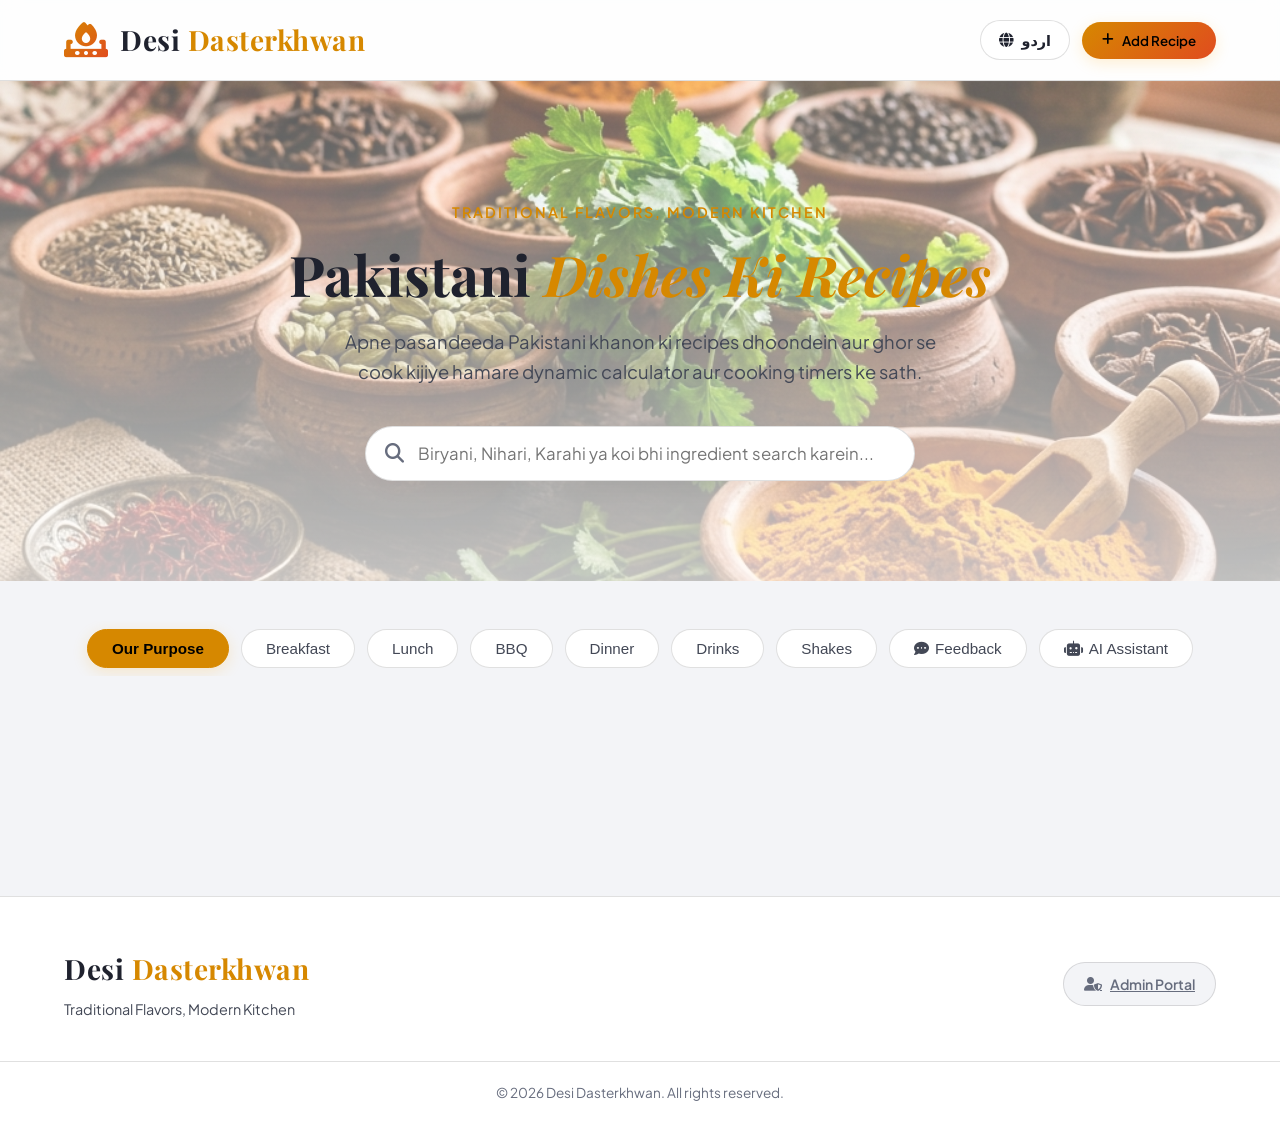
==== index.html @ 4a0b28a5 "Add files via upload" ====
<!DOCTYPE html>
<html lang="ur">
<head>
    <meta charset="UTF-8">
    <meta name="viewport" content="width=device-width, initial-scale=1.0">
    <title>Desi Dasterkhwan | Pakistani Cooking Recipes</title>
    <meta name="description" content="Pakistani dishes ki lazeez aur behtareen recipes. Biryani, Nihari, Karahi aur bohat kuch, dynamic serving calculator aur timers ke sath.">
    <!-- FontAwesome Icons -->
    <link rel="stylesheet" href="https://cdnjs.cloudflare.com/ajax/libs/font-awesome/6.4.0/css/all.min.css">
    <!-- CSS Stylesheet -->
    <link rel="stylesheet" href="styles.css">
</head>
<body>

    <!-- Header Section -->
    <header>
        <div class="container header-container">
            <div class="logo-section">
                <i class="fas fa-fire-burner logo-icon"></i>
                <div class="logo-text" id="logo-text">Desi <span>Dasterkhwan</span></div>
            </div>
            <div class="header-actions">
                <button class="btn-lang-toggle" id="lang-toggle-btn" aria-label="Language Toggle">
                    <i class="fas fa-globe"></i>
                    <span id="lang-btn-text">اردو</span>
                </button>
                <button class="btn-add-recipe" id="show-add-recipe-btn" aria-label="Nayi recipe shamil karein">
                    <i class="fas fa-plus"></i>
                    <span id="add-recipe-btn-text">Add Recipe</span>
                </button>
            </div>
        </div>
    </header>

    <!-- Hero Section -->
    <section class="hero">
        <div class="container">
            <span class="hero-subtitle">Traditional Flavors, Modern Kitchen</span>
            <h1>Pakistani <span>Dishes Ki Recipes</span></h1>
            <p class="hero-desc">Apne pasandeeda Pakistani khanon ki recipes dhoondein aur ghor se cook kijiye hamare dynamic calculator aur cooking timers ke sath.</p>
            
            <!-- Search Box -->
            <div class="search-container">
                <input type="text" id="search-input" class="search-box" placeholder="Biryani, Nihari, Karahi ya koi bhi ingredient search karein..." aria-label="Recipes search karein">
                <i class="fas fa-search search-icon"></i>
            </div>
        </div>
    </section>

    <!-- Filters Section -->
    <section class="filter-section">
        <div class="container">
            <div class="category-scroll">
                <button class="category-tab active" data-category="All" onclick="switchCategory(this)" aria-label="Category All">Our Purpose</button>
                <button class="category-tab" data-category="Breakfast" onclick="switchCategory(this)" aria-label="Category Breakfast">Breakfast</button>
                <button class="category-tab" data-category="Lunch" onclick="switchCategory(this)" aria-label="Category Lunch">Lunch</button>
                <button class="category-tab" data-category="BBQ" onclick="switchCategory(this)" aria-label="Category BBQ">BBQ</button>
                <button class="category-tab" data-category="Dinner" onclick="switchCategory(this)" aria-label="Category Dinner">Dinner</button>
                <button class="category-tab" data-category="Drinks" onclick="switchCategory(this)" aria-label="Category Drinks">Drinks</button>
                <button class="category-tab" data-category="Shakes" onclick="switchCategory(this)" aria-label="Category Shakes">Shakes</button>
                <button class="category-tab" data-category="Feedback" onclick="switchCategory(this)" aria-label="Category Feedback"><i class="fas fa-comment-dots" style="margin-right:6px;"></i>Feedback</button>
                <button class="category-tab" data-category="AIAssistant" onclick="switchCategory(this)" aria-label="Category AI Assistant"><i class="fas fa-robot" style="margin-right:6px;"></i>AI Assistant</button>
            </div>
        </div>
    </section>

    <!-- Recipe Grid Section -->
    <main class="recipe-section">
        <div class="container">
            <div class="recipe-grid" id="recipe-grid">
                <!-- Recipe Cards will be injected here via JavaScript -->
            </div>
        </div>
    </main>

    <!-- Footer Section -->
    <footer class="footer">
        <div class="container footer-container">
            <div class="footer-brand">
                <div class="logo-text" id="footer-logo-text">Desi <span>Dasterkhwan</span></div>
                <p class="footer-tagline">Traditional Flavors, Modern Kitchen</p>
            </div>
            <div class="footer-links">
                <a href="admin.html" class="footer-admin-link" aria-label="Admin Portal">
                    <i class="fas fa-user-shield"></i> <span id="footer-admin-text">Admin Portal</span>
                </a>
            </div>
        </div>
        <div class="footer-bottom">
            <div class="container">
                <p>&copy; 2026 Desi Dasterkhwan. All rights reserved.</p>
            </div>
        </div>
    </footer>

    <!-- Active Timer Floating Widget -->
    <div class="active-timer-widget" id="active-timer-widget">
        <div class="timer-icon-wrap">
            <i class="fas fa-stopwatch"></i>
            <div class="timer-pulse"></div>
        </div>
        <div class="timer-details">
            <span class="timer-label" id="active-timer-label">Step Timer</span>
            <span class="timer-clock" id="active-timer-clock">00:00</span>
        </div>
        <button class="timer-cancel-btn" id="active-timer-cancel" title="Cancel Timer" aria-label="Timer band karein">
            <i class="fas fa-xmark"></i>
        </button>
    </div>

    <!-- Recipe Details Modal -->
    <div class="modal" id="recipe-modal" role="dialog" aria-modal="true" aria-labelledby="modal-recipe-title">
        <div class="modal-content">
            <button class="close-modal-btn" id="close-recipe-modal" aria-label="Close modal">&times;</button>
            
            <div class="modal-header-hero" id="modal-recipe-image" style="background-image: linear-gradient(to bottom, rgba(0,0,0,0.1), rgba(13, 14, 18, 0.95)); background-size: cover; background-position: center;">
                <div class="modal-header-overlay"></div>
                <div class="modal-title-wrap">
                    <h2 class="modal-recipe-title" id="modal-recipe-title">Sindhi Chicken Biryani</h2>
                    <p class="modal-recipe-desc" id="modal-recipe-desc">A beautiful spiced dish...</p>
                </div>
            </div>

            <div class="modal-body">
                <!-- Summary bar -->
                <div class="modal-summary-bar">
                    <div class="modal-stats">
                        <div class="stat-box">
                            <span class="stat-label" id="label-prep">Prep Time</span>
                            <span class="stat-value" id="modal-recipe-prep">25 Mins</span>
                        </div>
                        <div class="stat-box">
                            <span class="stat-label" id="label-cook">Cook Time</span>
                            <span class="stat-value" id="modal-recipe-cook">45 Mins</span>
                        </div>
                        <div class="stat-box">
                            <span class="stat-label" id="label-difficulty">Difficulty</span>
                            <span class="stat-value"><span class="difficulty-tag medium" id="modal-recipe-difficulty">Medium</span></span>
                        </div>
                    </div>
                    <div class="modal-actions">
                        <button class="modal-action-btn" id="modal-favorite-btn" aria-label="Bookmark this recipe">
                            <i class="far fa-bookmark"></i> Bookmark Recipe
                        </button>
                    </div>
                </div>

                <!-- Two Column Layout -->
                <div class="recipe-layout-grid">
                    <!-- Left: Ingredients Checklist -->
                    <div class="ingredients-panel">
                        <h4>
                            <span id="label-ingredients">Ingredients</span>
                            <div class="servings-controller">
                                <button class="servings-btn" id="servings-dec" title="Decrease servings" aria-label="Servings kam karein">-</button>
                                <span><span id="servings-count">4</span> <span id="label-servings-text">Servings</span></span>
                                <button class="servings-btn" id="servings-inc" title="Increase servings" aria-label="Servings barhayein">+</button>
                            </div>
                        </h4>
                        <div class="ingredients-list" id="modal-ingredients-list">
                            <!-- Ingredients check list will be rendered here dynamically -->
                        </div>
                    </div>

                    <!-- Right: Instructions -->
                    <div class="instructions-panel">
                        <h4 id="label-instructions">Instructions</h4>
                        <div class="instructions-list" id="modal-instructions-list">
                            <!-- Step list will be rendered here dynamically -->
                        </div>
                    </div>
                </div>
            </div>
        </div>
    </div>

    <!-- Add Recipe Modal -->
    <div class="modal" id="add-recipe-modal" role="dialog" aria-modal="true" aria-labelledby="add-recipe-title-h">
        <div class="modal-content">
            <button class="close-modal-btn" id="close-add-recipe-modal" aria-label="Close modal">&times;</button>
            <h2 class="form-title" id="add-recipe-title-h">Add New Recipe</h2>
            
            <form id="add-recipe-form">
                <div class="add-recipe-body">
                    <!-- Title & Category -->
                    <div class="form-row-2">
                        <div class="form-group">
                            <label class="form-label" for="recipe-title">Recipe Title (Urdu or English)</label>
                            <input type="text" id="recipe-title" required class="form-control" placeholder="e.g., Dum Kabob">
                        </div>
                        <div class="form-group">
                            <label class="form-label" for="recipe-category">Category</label>
                            <select id="recipe-category" class="form-control" required>
                                <option value="Breakfast">Breakfast / Nashta</option>
                                <option value="Lunch">Lunch / Dopehar ka Khaana</option>
                                <option value="BBQ">BBQ / Kabab</option>
                                <option value="Dinner">Dinner / Raat ka Khaana</option>
                                <option value="Drinks">Drinks / Mashroob</option>
                                <option value="Shakes">Shakes</option>
                            </select>
                        </div>
                    </div>

                    <!-- Description -->
                    <div class="form-group">
                        <label class="form-label" for="recipe-desc">Short Description</label>
                        <textarea id="recipe-desc" required class="form-control" rows="2" placeholder="Describe the aroma and flavor..."></textarea>
                    </div>

                    <!-- Times & Servings & Difficulty -->
                    <div class="form-row-3">
                        <div class="form-group">
                            <label class="form-label" for="recipe-prep-time">Prep Time (minutes)</label>
                            <input type="number" id="recipe-prep-time" required class="form-control" placeholder="e.g., 20">
                        </div>
                        <div class="form-group">
                            <label class="form-label" for="recipe-cook-time">Cook Time (minutes)</label>
                            <input type="number" id="recipe-cook-time" required class="form-control" placeholder="e.g., 40">
                        </div>
                        <div class="form-group">
                            <label class="form-label" for="recipe-difficulty">Difficulty</label>
                            <select id="recipe-difficulty" class="form-control">
                                <option value="Easy">Easy</option>
                                <option value="Medium" selected>Medium</option>
                                <option value="Hard">Hard</option>
                            </select>
                        </div>
                    </div>

                    <div class="form-row-2" style="margin-bottom: 22px;">
                        <div class="form-group">
                            <label class="form-label" for="recipe-servings-val">Default Servings</label>
                            <input type="number" id="recipe-servings-val" value="4" required class="form-control">
                        </div>
                    </div>

                    <!-- Ingredients Section -->
                    <div class="form-group">
                        <label class="form-label">Ingredients</label>
                        <div id="form-ingredients-list">
                            <div class="form-ingredient-row">
                                <input type="text" placeholder="Ingredient (e.g. Chicken)" required class="form-control ing-name">
                                <input type="number" step="any" placeholder="Quantity" class="form-control ing-amt">
                                <input type="text" placeholder="Unit (e.g. g)" class="form-control ing-unit">
                            </div>
                        </div>
                        <button type="button" class="btn-form-add" id="form-add-ingredient">
                            <i class="fas fa-plus"></i> Add Ingredient
                        </button>
                    </div>

                    <!-- Steps Section -->
                    <div class="form-group">
                        <label class="form-label">Cooking Steps</label>
                        <div id="form-steps-list">
                            <div class="form-step-row">
                                <span class="form-step-num"></span>
                                <textarea placeholder="Step text (e.g. Sauté the onions for 10 minutes until golden)" required class="form-control step-text" rows="2"></textarea>
                            </div>
                        </div>
                        <button type="button" class="btn-form-add" id="form-add-step">
                            <i class="fas fa-plus"></i> Add Cooking Step
                        </button>
                    </div>

                    <!-- Action buttons -->
                    <div class="form-submit-bar">
                        <button type="button" class="btn-secondary" id="close-add-recipe-modal">Cancel</button>
                        <button type="submit" class="btn-primary">Save Recipe</button>
                    </div>
                </div>
            </form>
        </div>
    </div>

    <!-- Script File -->
    <script src="app.js?v=1.3"></script>
</body>
</html>
---- styles.css ----
/* "Desi Dasterkhwan" - Premium Pakistani Recipes Design System */
@import url('https://fonts.googleapis.com/css2?family=Plus+Jakarta+Sans:wght@300;400;500;600;700&family=Playfair+Display:ital,wght@0,600;0,700;1,500&display=swap');

:root {
    /* Color Palette */
    --color-bg: hsl(225, 20%, 96%);            /* Light off-white background */
    --color-surface: hsl(0, 0%, 100%);         /* Pure white surface */
    --color-surface-hover: hsl(225, 15%, 93%); /* Light grey hover */
    --color-border: rgba(0, 0, 0, 0.12);       /* More defined light border */
    --color-border-glow: rgba(255, 176, 32, 0.15);
    
    /* Spice Colors */
    --color-primary: hsl(38, 100%, 42%);      /* Darker Saffron Gold for readability */
    --color-secondary: hsl(14, 76%, 50%);    /* Warm Terracotta */
    --color-accent: hsl(150, 60%, 35%);       /* Cardamom Green */
    
    /* Text Colors */
    --color-text-primary: hsl(225, 20%, 15%);  /* Dark charcoal text */
    --color-text-secondary: hsl(225, 12%, 30%);/* Darker slate grey for high contrast */
    --color-text-muted: hsl(225, 10%, 45%);    /* Darker muted text for high contrast */
    
    /* Fonts */
    --font-heading: 'Playfair Display', Georgia, serif;
    --font-sans: 'Plus Jakarta Sans', system-ui, -apple-system, sans-serif;
    
    /* Shadow & Glass */
    --glass-bg: rgba(255, 255, 255, 0.85);
    --glass-blur: 15px;
    --box-shadow: 0 10px 30px -10px rgba(0, 0, 0, 0.06);
    --transition: all 0.3s cubic-bezier(0.4, 0, 0.2, 1);
}

/* Reset */
* {
    margin: 0;
    padding: 0;
    box-sizing: border-box;
    scroll-behavior: smooth;
}

body {
    background-color: var(--color-bg);
    color: var(--color-text-primary);
    font-family: var(--font-sans);
    line-height: 1.6;
    overflow-x: hidden;
}

/* Scrollbar customization */
::-webkit-scrollbar {
    width: 8px;
}
::-webkit-scrollbar-track {
    background: var(--color-bg);
}
::-webkit-scrollbar-thumb {
    background: hsl(225, 15%, 80%);
    border-radius: 4px;
}
::-webkit-scrollbar-thumb:hover {
    background: var(--color-primary);
}

/* Layout Utilities */
.container {
    max-width: 1200px;
    margin: 0 auto;
    padding: 0 24px;
}

header {
    background: var(--glass-bg);
    backdrop-filter: blur(10px);
    border-bottom: 1px solid var(--color-border);
    position: sticky;
    top: 0;
    z-index: 100;
}

.header-container {
    display: flex;
    justify-content: space-between;
    align-items: center;
    height: 80px;
}

.logo-section {
    display: flex;
    align-items: center;
    gap: 12px;
}

.logo-icon {
    font-size: 2.2rem;
    background: linear-gradient(135deg, var(--color-primary), var(--color-secondary));
    -webkit-background-clip: text;
    -webkit-text-fill-color: transparent;
}

.logo-text {
    font-family: var(--font-heading);
    font-size: 1.75rem;
    font-weight: 700;
    letter-spacing: 0.5px;
}

.logo-text span {
    color: var(--color-primary);
}

.header-actions {
    display: flex;
    align-items: center;
    gap: 12px;
}

.btn-lang-toggle {
    background: var(--color-surface);
    border: 1px solid var(--color-border);
    color: var(--color-text-primary);
    padding: 10px 18px;
    border-radius: 30px;
    cursor: pointer;
    font-weight: 600;
    font-size: 0.9rem;
    display: flex;
    align-items: center;
    gap: 8px;
    font-family: var(--font-sans);
    transition: var(--transition);
}

.btn-lang-toggle:hover {
    border-color: var(--color-primary);
    background: var(--color-surface-hover);
    transform: translateY(-2px);
}

.btn-add-recipe {
    background: linear-gradient(135deg, var(--color-primary), var(--color-secondary));
    color: #000;
    font-weight: 600;
    border: none;
    padding: 10px 20px;
    border-radius: 30px;
    cursor: pointer;
    display: flex;
    align-items: center;
    gap: 8px;
    font-family: var(--font-sans);
    transition: var(--transition);
    box-shadow: 0 4px 15px rgba(255, 176, 32, 0.2);
}

.btn-add-recipe:hover {
    transform: translateY(-2px);
    box-shadow: 0 6px 20px rgba(255, 176, 32, 0.4);
    filter: brightness(1.1);
}

/* Hero Section */
.hero {
    position: relative;
    padding: 120px 0 100px 0;
    text-align: center;
    background-image: linear-gradient(to bottom, rgba(255, 255, 255, 0.35), rgba(255, 255, 255, 0.75)), url('hero_cooking_1784531942793.png');
    background-size: cover;
    background-position: center;
    overflow: hidden;
}

.hero-subtitle {
    font-weight: 600;
    letter-spacing: 2px;
    text-transform: uppercase;
    color: var(--color-primary);
    font-size: 0.9rem;
    margin-bottom: 16px;
    display: block;
}

.hero h1 {
    font-family: var(--font-heading);
    font-size: 3.5rem;
    line-height: 1.2;
    margin-bottom: 20px;
    max-width: 800px;
    margin-left: auto;
    margin-right: auto;
    color: var(--color-text-primary);
}

.hero h1 span {
    color: var(--color-primary);
    font-style: italic;
}

.hero-desc {
    color: var(--color-text-secondary);
    font-size: 1.15rem;
    max-width: 600px;
    margin: 0 auto 40px auto;
}

/* Search bar styling */
.search-container {
    max-width: 550px;
    margin: 0 auto;
    position: relative;
}

.search-box {
    width: 100%;
    background: var(--color-surface);
    border: 1px solid var(--color-border);
    padding: 16px 20px 16px 52px;
    border-radius: 50px;
    color: var(--color-text-primary);
    font-size: 1.05rem;
    font-family: var(--font-sans);
    transition: var(--transition);
    box-shadow: var(--box-shadow);
}

.search-box:focus {
    outline: none;
    border-color: var(--color-primary);
    box-shadow: 0 0 0 4px var(--color-border-glow);
}

.search-icon {
    position: absolute;
    left: 20px;
    top: 50%;
    transform: translateY(-50%);
    color: var(--color-text-muted);
    font-size: 1.2rem;
    transition: var(--transition);
}

.search-box:focus + .search-icon {
    color: var(--color-primary);
}

/* Filters & Category Tabs */
.filter-section {
    margin: 40px 0;
}

.category-scroll {
    display: flex;
    justify-content: center;
    gap: 12px;
    overflow-x: auto;
    padding: 8px 0;
}

.category-tab {
    background: var(--color-surface);
    border: 1px solid var(--color-border);
    color: var(--color-text-secondary);
    padding: 10px 24px;
    border-radius: 30px;
    cursor: pointer;
    font-size: 0.95rem;
    font-weight: 500;
    transition: var(--transition);
    white-space: nowrap;
}

.category-tab:hover {
    color: var(--color-text-primary);
    border-color: var(--color-text-muted);
    background: var(--color-surface-hover);
}

.category-tab.active {
    background: var(--color-primary);
    color: #000;
    border-color: var(--color-primary);
    font-weight: 600;
    box-shadow: 0 4px 15px rgba(255, 176, 32, 0.2);
}

/* Recipe Grid & Cards */
.recipe-section {
    padding-bottom: 100px;
}

.recipe-grid {
    display: grid;
    grid-template-columns: repeat(auto-fill, minmax(320px, 1fr));
    gap: 32px;
}

.recipe-card {
    background-color: var(--color-surface);
    border: 1px solid var(--color-border);
    border-radius: 20px;
    overflow: hidden;
    cursor: pointer;
    transition: var(--transition);
    display: flex;
    flex-direction: column;
    height: 100%;
}

.recipe-card:hover {
    border-color: var(--color-primary);
    box-shadow: 0 15px 35px rgba(0, 0, 0, 0.08);
}

.recipe-card-image {
    height: 220px;
    width: 100%;
    position: relative;
    overflow: hidden;
}

/* Glow on hover */
.recipe-card:hover .recipe-card-image::after {
    content: '';
    position: absolute;
    top: 0; left: 0; right: 0; bottom: 0;
    background: rgba(255, 176, 32, 0.05);
}

.favorite-btn {
    position: absolute;
    top: 16px;
    right: 16px;
    background: rgba(13, 14, 18, 0.6);
    backdrop-filter: blur(5px);
    border: 1px solid rgba(255,255,255,0.15);
    color: #fff;
    width: 40px;
    height: 40px;
    border-radius: 50%;
    cursor: pointer;
    display: flex;
    align-items: center;
    justify-content: center;
    transition: var(--transition);
    z-index: 2;
}

.favorite-btn:hover {
    transform: scale(1.1);
    background: var(--color-secondary);
    border-color: var(--color-secondary);
}

.favorite-btn.active {
    color: var(--color-primary);
    background: var(--color-surface);
    border-color: var(--color-primary);
    box-shadow: 0 0 10px var(--color-border-glow);
}

.recipe-badge {
    position: absolute;
    bottom: 16px;
    left: 16px;
    background: rgba(22, 24, 30, 0.85);
    backdrop-filter: blur(5px);
    border: 1px solid var(--color-border);
    color: var(--color-primary);
    padding: 4px 12px;
    border-radius: 12px;
    font-size: 0.8rem;
    font-weight: 600;
    letter-spacing: 0.5px;
}

.recipe-card-content {
    padding: 24px;
    display: flex;
    flex-direction: column;
    flex-grow: 1;
}

.recipe-card-content h3 {
    font-family: var(--font-heading);
    font-size: 1.4rem;
    margin-bottom: 12px;
    line-height: 1.3;
    transition: var(--transition);
}

.recipe-card:hover h3 {
    color: var(--color-primary);
}

.recipe-desc {
    color: var(--color-text-secondary);
    font-size: 0.92rem;
    margin-bottom: 20px;
    flex-grow: 1;
}

.recipe-meta {
    display: flex;
    justify-content: space-between;
    align-items: center;
    padding-top: 16px;
    border-top: 1px solid var(--color-border);
    font-size: 0.85rem;
    color: var(--color-text-muted);
}

.recipe-meta span i {
    margin-right: 6px;
}

.difficulty-tag {
    padding: 3px 10px;
    border-radius: 8px;
    font-size: 0.78rem;
    font-weight: 600;
    text-transform: uppercase;
}

.difficulty-tag.easy {
    background-color: rgba(39, 174, 96, 0.15);
    color: #2ecc71;
}

.difficulty-tag.medium {
    background-color: rgba(243, 156, 18, 0.15);
    color: #f1c40f;
}

.difficulty-tag.hard {
    background-color: rgba(231, 76, 60, 0.15);
    color: #e74c3c;
}

.no-recipes {
    grid-column: 1 / -1;
    text-align: center;
    padding: 80px 0;
    color: var(--color-text-secondary);
}

.no-recipes i {
    font-size: 3rem;
    margin-bottom: 20px;
    color: var(--color-text-muted);
}

/* Modals Core */
.modal {
    position: fixed;
    top: 0; left: 0; right: 0; bottom: 0;
    background: rgba(13, 14, 18, 0.85);
    backdrop-filter: blur(8px);
    z-index: 200;
    display: flex;
    align-items: center;
    justify-content: center;
    opacity: 0;
    pointer-events: none;
    transition: opacity 0.3s ease;
}

.modal.show {
    opacity: 1;
    pointer-events: auto;
}

.modal-content {
    background: var(--color-surface);
    border: 1px solid var(--color-border);
    border-radius: 24px;
    width: 90%;
    max-width: 950px;
    max-height: 90vh;
    overflow-y: auto;
    position: relative;
    box-shadow: 0 30px 60px rgba(0, 0, 0, 0.6);
    transform: scale(0.96);
    transition: transform 0.25s ease, opacity 0.25s ease;
}

.modal.show .modal-content {
    transform: scale(1);
}

.close-modal-btn {
    position: absolute;
    top: 24px;
    right: 24px;
    background: rgba(13, 14, 18, 0.6);
    border: 1px solid var(--color-border);
    color: var(--color-text-primary);
    width: 40px;
    height: 40px;
    border-radius: 50%;
    cursor: pointer;
    display: flex;
    align-items: center;
    justify-content: center;
    transition: var(--transition);
    z-index: 10;
}

.close-modal-btn:hover {
    background: #e74c3c;
    border-color: #e74c3c;
    color: #fff;
    transform: rotate(90deg);
}

/* Recipe Details Modal Styling */
.modal-header-hero {
    height: 320px;
    position: relative;
    display: flex;
    align-items: flex-end;
    padding: 40px;
}

.modal-header-overlay {
    position: absolute;
    top:0; left:0; right:0; bottom:0;
    background: linear-gradient(to bottom, rgba(255, 255, 255, 0.1), var(--color-surface) 95%);
}

.modal-title-wrap {
    position: relative;
    z-index: 2;
    max-width: 80%;
}

.modal-recipe-title {
    font-family: var(--font-heading);
    font-size: 2.5rem;
    line-height: 1.2;
    margin-bottom: 8px;
    color: var(--color-text-primary);
}

.modal-recipe-desc {
    color: var(--color-text-secondary);
    font-size: 1.02rem;
    max-width: 650px;
}

.modal-body {
    padding: 40px;
}

.modal-summary-bar {
    display: flex;
    justify-content: space-between;
    align-items: center;
    flex-wrap: wrap;
    gap: 20px;
    background: rgba(0, 0, 0, 0.02);
    border: 1px solid var(--color-border);
    border-radius: 16px;
    padding: 20px 24px;
    margin-bottom: 35px;
}

.modal-stats {
    display: flex;
    gap: 32px;
}

.stat-box {
    display: flex;
    flex-direction: column;
}

.stat-label {
    font-size: 0.8rem;
    color: var(--color-text-muted);
    text-transform: uppercase;
    letter-spacing: 0.5px;
}

.stat-value {
    font-weight: 600;
    font-size: 1.1rem;
    color: var(--color-text-primary);
}

.modal-actions {
    display: flex;
    gap: 12px;
}

.modal-action-btn {
    background: rgba(0, 0, 0, 0.04);
    border: 1px solid var(--color-border);
    color: var(--color-text-primary);
    padding: 10px 20px;
    border-radius: 20px;
    cursor: pointer;
    display: flex;
    align-items: center;
    gap: 8px;
    font-weight: 500;
    font-family: var(--font-sans);
    transition: var(--transition);
}

.modal-action-btn:hover {
    background: var(--color-surface-hover);
    border-color: var(--color-primary);
}

.modal-action-btn.active {
    background: rgba(255, 176, 32, 0.1);
    border-color: var(--color-primary);
    color: var(--color-primary);
}

/* Two Column Recipe Layout */
.recipe-layout-grid {
    display: grid;
    grid-template-columns: 4fr 5fr;
    gap: 40px;
}

.ingredients-panel h4, .instructions-panel h4 {
    font-family: var(--font-heading);
    font-size: 1.6rem;
    margin-bottom: 24px;
    display: flex;
    justify-content: space-between;
    align-items: center;
    border-bottom: 1px solid var(--color-border);
    padding-bottom: 12px;
}

.servings-controller {
    display: flex;
    align-items: center;
    gap: 12px;
    font-size: 0.95rem;
    font-family: var(--font-sans);
}

.servings-btn {
    background: rgba(0, 0, 0, 0.04);
    border: 1px solid var(--color-border);
    color: var(--color-text-primary);
    width: 32px;
    height: 32px;
    border-radius: 50%;
    cursor: pointer;
    display: flex;
    align-items: center;
    justify-content: center;
    font-weight: bold;
    transition: var(--transition);
}

.servings-btn:hover {
    background: var(--color-primary);
    color: #000;
    border-color: var(--color-primary);
}

.ingredients-list {
    display: flex;
    flex-direction: column;
    gap: 14px;
}

.ingredient-item {
    display: flex;
    justify-content: space-between;
    align-items: center;
    padding: 10px 14px;
    border-radius: 12px;
    background: rgba(0, 0, 0, 0.02);
    transition: var(--transition);
}

.ingredient-item:hover {
    background: rgba(0, 0, 0, 0.04);
}

/* Custom Checkbox styles */
.checkbox-container {
    display: block;
    position: relative;
    padding-left: 32px;
    cursor: pointer;
    font-size: 0.95rem;
    user-select: none;
}

.checkbox-container input {
    position: absolute;
    opacity: 0;
    cursor: pointer;
    height: 0; width: 0;
}

.checkmark {
    position: absolute;
    top: 2px;
    left: 0;
    height: 20px;
    width: 20px;
    background-color: var(--color-surface);
    border: 1.5px solid var(--color-text-muted);
    border-radius: 6px;
    transition: var(--transition);
}

.checkbox-container:hover input ~ .checkmark {
    border-color: var(--color-primary);
}

.checkbox-container input:checked ~ .checkmark {
    background-color: var(--color-primary);
    border-color: var(--color-primary);
}

.checkmark:after {
    content: "";
    position: absolute;
    display: none;
}

.checkbox-container input:checked ~ .checkmark:after {
    display: block;
}

.checkbox-container .checkmark:after {
    left: 6px;
    top: 2px;
    width: 5px;
    height: 10px;
    border: solid #000;
    border-width: 0 2.5px 2.5px 0;
    transform: rotate(45deg);
}

.checkbox-container input:checked ~ .ingredient-name {
    text-decoration: line-through;
    color: var(--color-text-muted);
}

.ingredient-amount {
    font-weight: 600;
    font-size: 0.95rem;
    color: var(--color-secondary);
}

/* Steps Panel */
.instructions-list {
    display: flex;
    flex-direction: column;
    gap: 28px;
}

.step-item {
    display: flex;
    gap: 20px;
}

.step-num-container {
    flex-shrink: 0;
}

.step-number {
    display: flex;
    align-items: center;
    justify-content: center;
    width: 32px;
    height: 32px;
    background: linear-gradient(135deg, var(--color-primary), var(--color-secondary));
    color: #000;
    font-weight: bold;
    border-radius: 50%;
    font-size: 0.9rem;
    box-shadow: 0 4px 10px rgba(255, 176, 32, 0.2);
}

.step-body {
    display: flex;
    flex-direction: column;
    gap: 12px;
}

.step-text {
    font-size: 1.02rem;
    color: var(--color-text-primary);
}

.step-timer-btn {
    align-self: flex-start;
    background: rgba(255, 176, 32, 0.1);
    border: 1px solid rgba(255, 176, 32, 0.3);
    color: var(--color-primary);
    padding: 6px 14px;
    border-radius: 20px;
    font-size: 0.82rem;
    font-weight: 600;
    cursor: pointer;
    transition: var(--transition);
    display: flex;
    align-items: center;
    gap: 6px;
    font-family: var(--font-sans);
}

.step-timer-btn:hover {
    background: var(--color-primary);
    color: #000;
    border-color: var(--color-primary);
    box-shadow: 0 4px 12px rgba(255, 176, 32, 0.3);
}

/* Active Cooking Timer Widget */
.active-timer-widget {
    position: fixed;
    bottom: 30px;
    right: 30px;
    background: var(--color-surface);
    backdrop-filter: blur(12px);
    border: 1.5px solid var(--color-primary);
    border-radius: 20px;
    padding: 16px 20px;
    display: flex;
    align-items: center;
    gap: 18px;
    box-shadow: 0 15px 35px rgba(0, 0, 0, 0.12), 0 0 20px var(--color-border-glow);
    z-index: 300;
    transform: translateY(150px);
    opacity: 0;
    transition: transform 0.4s cubic-bezier(0.175, 0.885, 0.32, 1.275), opacity 0.3s ease;
}

.active-timer-widget.active {
    transform: translateY(0);
    opacity: 1;
}

.timer-icon-wrap {
    font-size: 1.5rem;
    color: var(--color-primary);
    position: relative;
}

.timer-pulse {
    position: absolute;
    top: 50%; left: 50%;
    transform: translate(-50%, -50%);
    width: 28px; height: 28px;
    border: 2px solid var(--color-primary);
    border-radius: 50%;
    animation: timerPulseEffect 1.5s infinite;
}

.timer-details {
    display: flex;
    flex-direction: column;
}

.timer-label {
    font-size: 0.75rem;
    color: var(--color-text-muted);
    text-transform: uppercase;
}

.timer-clock {
    font-size: 1.35rem;
    font-weight: 700;
    color: var(--color-text-primary);
    letter-spacing: 0.5px;
}

.timer-cancel-btn {
    background: transparent;
    border: none;
    color: var(--color-text-muted);
    cursor: pointer;
    font-size: 1.1rem;
    transition: var(--transition);
    width: 28px;
    height: 28px;
    border-radius: 50%;
    display: flex;
    align-items: center;
    justify-content: center;
}

.timer-cancel-btn:hover {
    color: #e74c3c;
    background: rgba(231, 76, 60, 0.1);
}

/* Form Styles for Add Recipe Modal */
.form-title {
    font-family: var(--font-heading);
    font-size: 2rem;
    padding: 30px 40px 10px 40px;
}

.add-recipe-body {
    padding: 10px 40px 40px 40px;
}

.form-group {
    margin-bottom: 22px;
}

.form-row-2 {
    display: grid;
    grid-template-columns: 1fr 1fr;
    gap: 20px;
}

.form-row-3 {
    display: grid;
    grid-template-columns: 1fr 1fr 1fr;
    gap: 16px;
}

.form-label {
    display: block;
    font-size: 0.9rem;
    font-weight: 600;
    color: var(--color-text-secondary);
    margin-bottom: 8px;
}

.form-control {
    width: 100%;
    background: rgba(0, 0, 0, 0.02);
    border: 1px solid var(--color-border);
    padding: 12px 16px;
    border-radius: 12px;
    color: var(--color-text-primary);
    font-family: var(--font-sans);
    font-size: 0.95rem;
    transition: var(--transition);
}

.form-control:focus {
    outline: none;
    border-color: var(--color-primary);
    background: rgba(0, 0, 0, 0.04);
}

/* Dynamic ingredients rows styling */
.form-ingredient-row, .form-step-row {
    display: flex;
    gap: 12px;
    margin-bottom: 12px;
    align-items: center;
}

.form-ingredient-row input:first-child { flex: 4; }
.form-ingredient-row input:nth-child(2) { flex: 2; }
.form-ingredient-row input:nth-child(3) { flex: 2; }

.form-step-row textarea { flex: 1; }

.form-row-remove {
    background: rgba(231, 76, 60, 0.1);
    border: 1px solid rgba(231, 76, 60, 0.2);
    color: #e74c3c;
    width: 42px;
    height: 42px;
    border-radius: 10px;
    cursor: pointer;
    display: flex;
    align-items: center;
    justify-content: center;
    transition: var(--transition);
}

.form-row-remove:hover {
    background: #e74c3c;
    color: #fff;
    transform: scale(1.05);
}

.btn-form-add {
    background: transparent;
    border: 1px dashed var(--color-primary);
    color: var(--color-primary);
    padding: 8px 16px;
    border-radius: 10px;
    cursor: pointer;
    font-size: 0.85rem;
    font-weight: 600;
    transition: var(--transition);
    display: inline-flex;
    align-items: center;
    gap: 6px;
}

.btn-form-add:hover {
    background: rgba(255, 176, 32, 0.08);
}

.form-submit-bar {
    display: flex;
    justify-content: flex-end;
    gap: 14px;
    margin-top: 30px;
    border-top: 1px solid var(--color-border);
    padding-top: 24px;
}

.btn-secondary {
    background: transparent;
    border: 1px solid var(--color-border);
    color: var(--color-text-secondary);
    padding: 12px 24px;
    border-radius: 12px;
    cursor: pointer;
    font-weight: 500;
    transition: var(--transition);
}

.btn-secondary:hover {
    background: rgba(0, 0, 0, 0.03);
    color: var(--color-text-primary);
}

.btn-primary {
    background: var(--color-primary);
    color: #000;
    border: none;
    padding: 12px 30px;
    border-radius: 12px;
    cursor: pointer;
    font-weight: 600;
    transition: var(--transition);
}

.btn-primary:hover {
    filter: brightness(1.1);
    transform: translateY(-1px);
}

/* Animations */
@keyframes rotateSpice {
    0% { transform: rotate(0deg); }
    100% { transform: rotate(15deg); }
}

@keyframes timerPulseEffect {
    0% { transform: translate(-50%, -50%) scale(1); opacity: 0.8; }
    100% { transform: translate(-50%, -50%) scale(1.6); opacity: 0; }
}

/* Responsive Design */
@media(max-width: 900px) {
    .recipe-layout-grid {
        grid-template-columns: 1fr;
        gap: 30px;
    }
    
    .modal-header-hero {
        height: 250px;
        padding: 24px;
    }
    
    .modal-recipe-title {
        font-size: 1.8rem;
    }
    
    .modal-body {
        padding: 24px;
    }
    
    .hero h1 {
        font-size: 2.5rem;
    }
}

@media(max-width: 600px) {
    .header-container {
        height: 70px;
    }
    
    .logo-text {
        font-size: 1.3rem;
    }
    
    .btn-add-recipe span {
        display: none;
    }
    
    .hero {
        padding: 50px 0 30px 0;
    }
    
    .hero h1 {
        font-size: 2rem;
    }
    
    .hero-desc {
        font-size: 1rem;
        margin-bottom: 24px;
    }
    
    .category-scroll {
        justify-content: flex-start;
        padding: 8px 16px;
    }
    
    .form-row-2, .form-row-3 {
        grid-template-columns: 1fr;
        gap: 12px;
    }
    
    .active-timer-widget {
        bottom: 20px;
        right: 20px;
        left: 20px;
        justify-content: space-between;
    }
}

/* Our Purpose Card - Enhanced, Prominent & Grand */
.purpose-card {
    grid-column: 1 / -1;
    background: linear-gradient(135deg, rgba(255, 176, 32, 0.12) 0%, var(--color-surface) 60%, rgba(224, 86, 36, 0.08) 100%);
    border: 2px solid rgba(255, 176, 32, 0.35);
    border-radius: 28px;
    padding: 48px 40px;
    margin-bottom: 30px;
    box-shadow: 0 10px 30px rgba(0, 0, 0, 0.06);
    display: flex;
    flex-direction: column;
    gap: 28px;
}

.purpose-card:hover {
    border-color: var(--color-primary);
    box-shadow: 0 15px 40px rgba(255, 176, 32, 0.15);
}

.purpose-header {
    display: flex;
    align-items: center;
    gap: 20px;
    border-bottom: 2px solid rgba(255, 176, 32, 0.2);
    padding-bottom: 22px;
}

.purpose-icon {
    font-size: 3.5rem;
    color: var(--color-primary);
}

.purpose-title {
    font-family: var(--font-heading);
    font-size: 2.6rem;
    font-weight: 700;
    color: var(--color-text-primary);
    margin: 0;
    line-height: 1.2;
}

.purpose-body {
    display: grid;
    grid-template-columns: 2fr 1fr;
    gap: 36px;
    align-items: center;
}

.purpose-text {
    font-size: 1.25rem;
    color: var(--color-text-secondary);
    line-height: 1.75;
    font-weight: 400;
}

.purpose-text span {
    color: var(--color-primary);
    font-weight: 700;
}

.purpose-pillars {
    display: flex;
    flex-direction: column;
    gap: 20px;
}

.pillar-item {
    display: flex;
    align-items: flex-start;
    gap: 16px;
    background: rgba(255, 255, 255, 0.7);
    padding: 16px 20px;
    border-radius: 16px;
    border: 1px solid rgba(0, 0, 0, 0.06);
    box-shadow: 0 4px 15px rgba(0, 0, 0, 0.03);
}

.pillar-icon {
    color: var(--color-secondary);
    font-size: 1.5rem;
    margin-top: 2px;
}

.pillar-content h5 {
    font-size: 1.1rem;
    font-weight: 700;
    color: var(--color-text-primary);
    margin: 0 0 4px 0;
}

.pillar-content p {
    font-size: 0.95rem;
    color: var(--color-text-muted);
    margin: 0;
}

@media(max-width: 768px) {
    .purpose-body {
        grid-template-columns: 1fr;
        gap: 20px;
    }
}

/* RTL Style Adjustments */
[dir="rtl"] .search-icon {
    left: auto;
    right: 20px;
}

[dir="rtl"] .search-box {
    padding: 16px 52px 16px 20px;
}

[dir="rtl"] .btn-lang-toggle i {
    margin-left: 0;
    margin-right: 4px;
}

[dir="rtl"] .modal-action-btn i, [dir="rtl"] .btn-add-recipe i {
    margin-right: 0;
    margin-left: 8px;
}

[dir="rtl"] .close-modal-btn {
    left: 24px;
    right: auto;
}

[dir="rtl"] .logo-section {
    flex-direction: row-reverse;
}

[dir="rtl"] .servings-controller {
    flex-direction: row-reverse;
}

/* Feedback Section & Form Styling */
.feedback-section-card {
    grid-column: 1 / -1;
    background: var(--color-surface);
    border: 1px solid var(--color-border);
    border-radius: 24px;
    padding: 40px;
    box-shadow: 0 10px 30px rgba(0, 0, 0, 0.06);
    max-width: 850px;
    margin: 0 auto 40px auto;
    width: 100%;
}

.feedback-header {
    text-align: center;
    margin-bottom: 32px;
}

.feedback-icon {
    font-size: 2.8rem;
    color: var(--color-primary);
    margin-bottom: 12px;
}

.feedback-header h2 {
    font-family: var(--font-heading);
    font-size: 2.2rem;
    color: var(--color-text-primary);
    margin-bottom: 8px;
}

.feedback-header p {
    color: var(--color-text-secondary);
    font-size: 1.05rem;
}

.feedback-form {
    display: flex;
    flex-direction: column;
    gap: 20px;
}

.feedback-form-row {
    display: grid;
    grid-template-columns: 1fr 1fr;
    gap: 20px;
}

@media(max-width: 600px) {
    .feedback-form-row {
        grid-template-columns: 1fr;
    }
}

.feedback-field {
    display: flex;
    flex-direction: column;
    gap: 8px;
}

.feedback-field label {
    font-weight: 600;
    font-size: 0.95rem;
    color: var(--color-text-primary);
}

.feedback-field input,
.feedback-field textarea {
    width: 100%;
    background: var(--color-bg);
    border: 1px solid var(--color-border);
    padding: 14px 18px;
    border-radius: 12px;
    color: var(--color-text-primary);
    font-family: var(--font-sans);
    font-size: 0.95rem;
    transition: var(--transition);
}

.feedback-field input:focus,
.feedback-field textarea:focus {
    outline: none;
    border-color: var(--color-primary);
    box-shadow: 0 0 10px rgba(255, 176, 32, 0.2);
}

/* Star Rating */
.star-rating {
    display: flex;
    flex-direction: row-reverse;
    justify-content: flex-end;
    gap: 4px;
    font-size: 1.6rem;
}

.star-rating input {
    display: none;
}

.star-rating label {
    color: #ccc;
    cursor: pointer;
    transition: color 0.2s ease;
}

.star-rating input:checked ~ label,
.star-rating label:hover,
.star-rating label:hover ~ label {
    color: var(--color-primary);
}

.btn-submit-feedback {
    background: linear-gradient(135deg, var(--color-primary), var(--color-secondary));
    color: #000;
    font-weight: 700;
    font-size: 1rem;
    border: none;
    padding: 14px 28px;
    border-radius: 30px;
    cursor: pointer;
    display: inline-flex;
    align-items: center;
    justify-content: center;
    gap: 10px;
    font-family: var(--font-sans);
    transition: var(--transition);
    align-self: flex-start;
    margin-top: 10px;
}

.btn-submit-feedback:hover {
    filter: brightness(1.1);
    box-shadow: 0 6px 20px rgba(255, 176, 32, 0.3);
}

.feedback-success-msg {
    background: rgba(39, 174, 96, 0.15);
    border: 1px solid #2ecc71;
    color: #27ae60;
    padding: 12px 18px;
    border-radius: 12px;
    font-weight: 600;
    margin-top: 10px;
}

/* User Feedbacks List */
.user-feedbacks-list {
    margin-top: 50px;
    padding-top: 30px;
    border-top: 1px solid var(--color-border);
}

.user-feedbacks-list h3 {
    font-family: var(--font-heading);
    font-size: 1.6rem;
    margin-bottom: 24px;
    color: var(--color-text-primary);
}

.feedback-item-card {
    background: var(--color-bg);
    border: 1px solid var(--color-border);
    border-radius: 16px;
    padding: 20px;
    margin-bottom: 16px;
}

.feedback-item-header {
    display: flex;
    justify-content: space-between;
    align-items: flex-start;
    margin-bottom: 10px;
}

.feedback-user-name {
    font-size: 1.05rem;
    font-weight: 700;
    color: var(--color-text-primary);
    margin: 0;
}

.feedback-user-email {
    font-size: 0.85rem;
    color: var(--color-text-muted);
}

.feedback-stars {
    color: var(--color-primary);
    font-size: 1.1rem;
    letter-spacing: 2px;
}

.feedback-item-text {
    color: var(--color-text-secondary);
    font-size: 0.95rem;
    line-height: 1.5;
    margin-bottom: 10px;
}

.feedback-item-date {
    font-size: 0.8rem;
    color: var(--color-text-muted);
}

/* AI Assistant Tab & Chat Styling */
.ai-section-card {
    grid-column: 1 / -1;
    background: var(--color-surface);
    border: 1px solid var(--color-border);
    border-radius: 24px;
    padding: 35px;
    box-shadow: 0 10px 30px rgba(0, 0, 0, 0.06);
    max-width: 900px;
    margin: 0 auto 40px auto;
    width: 100%;
}

.ai-header {
    display: flex;
    justify-content: space-between;
    align-items: center;
    flex-wrap: wrap;
    gap: 20px;
    padding-bottom: 24px;
    border-bottom: 1px solid var(--color-border);
    margin-bottom: 20px;
}

.ai-title-wrap {
    display: flex;
    align-items: center;
    gap: 16px;
}

.ai-icon {
    font-size: 2.8rem;
    color: var(--color-primary);
}

.ai-title-wrap h2 {
    font-family: var(--font-heading);
    font-size: 2rem;
    color: var(--color-text-primary);
    margin: 0 0 4px 0;
}

.ai-title-wrap p {
    color: var(--color-text-secondary);
    font-size: 0.95rem;
    margin: 0;
}

.ai-status-badge {
    background: var(--color-bg);
    border: 1px solid var(--color-border);
    padding: 8px 16px;
    border-radius: 20px;
    font-size: 0.85rem;
    font-weight: 600;
    color: var(--color-text-primary);
    display: inline-flex;
    align-items: center;
}

.ai-quick-chips {
    display: flex;
    align-items: center;
    flex-wrap: wrap;
    gap: 10px;
    margin-bottom: 20px;
    font-size: 0.9rem;
    color: var(--color-text-muted);
}

.chip-btn {
    background: var(--color-bg);
    border: 1px solid var(--color-border);
    color: var(--color-text-primary);
    padding: 6px 14px;
    border-radius: 20px;
    cursor: pointer;
    font-size: 0.85rem;
    font-weight: 500;
    transition: var(--transition);
}

.chip-btn:hover {
    border-color: var(--color-primary);
    background: var(--color-surface-hover);
    color: var(--color-primary);
}

.ai-chat-box {
    background: var(--color-bg);
    border: 1px solid var(--color-border);
    border-radius: 20px;
    overflow: hidden;
    display: flex;
    flex-direction: column;
    height: 480px;
}

.ai-chat-messages {
    flex-grow: 1;
    padding: 20px;
    overflow-y: auto;
    display: flex;
    flex-direction: column;
    gap: 16px;
}

.chat-bubble {
    max-width: 80%;
    padding: 14px 18px;
    border-radius: 18px;
    font-size: 0.95rem;
    line-height: 1.6;
}

.user-bubble {
    align-self: flex-end;
    background: linear-gradient(135deg, var(--color-primary), var(--color-secondary));
    color: #000;
    font-weight: 500;
    border-bottom-right-radius: 4px;
}

.ai-bubble {
    align-self: flex-start;
    background: var(--color-surface);
    border: 1px solid var(--color-border);
    color: var(--color-text-primary);
    border-bottom-left-radius: 4px;
    box-shadow: 0 4px 15px rgba(0, 0, 0, 0.03);
}

.bubble-sender {
    font-size: 0.78rem;
    font-weight: 700;
    margin-bottom: 4px;
    opacity: 0.85;
}

.ai-chat-input-row {
    display: flex;
    padding: 14px;
    background: var(--color-surface);
    border-top: 1px solid var(--color-border);
    gap: 10px;
}

.ai-chat-input-row input {
    flex-grow: 1;
    background: var(--color-bg);
    border: 1px solid var(--color-border);
    padding: 12px 18px;
    border-radius: 25px;
    color: var(--color-text-primary);
    font-family: var(--font-sans);
    font-size: 0.95rem;
}

.ai-chat-input-row input:focus {
    outline: none;
    border-color: var(--color-primary);
}

.btn-send-chat {
    background: linear-gradient(135deg, var(--color-primary), var(--color-secondary));
    color: #000;
    font-weight: 700;
    border: none;
    padding: 10px 24px;
    border-radius: 25px;
    cursor: pointer;
    display: flex;
    align-items: center;
    gap: 8px;
    font-family: var(--font-sans);
}

.btn-send-chat:hover {
    filter: brightness(1.1);
}

/* Admin Portal & Dashboard Styling */
.btn-admin-portal {
    background: var(--color-surface);
    border: 1px solid var(--color-border);
    color: var(--color-text-primary);
    padding: 10px 18px;
    border-radius: 30px;
    cursor: pointer;
    font-weight: 600;
    font-size: 0.9rem;
    display: flex;
    align-items: center;
    gap: 8px;
    font-family: var(--font-sans);
    transition: var(--transition);
}

.btn-admin-portal:hover {
    border-color: var(--color-primary);
    background: var(--color-surface-hover);
    color: var(--color-primary);
}

.admin-portal-card {
    grid-column: 1 / -1;
    background: var(--color-surface);
    border: 1px solid var(--color-border);
    border-radius: 24px;
    padding: 40px;
    box-shadow: 0 10px 30px rgba(0, 0, 0, 0.06);
    max-width: 950px;
    margin: 0 auto 40px auto;
    width: 100%;
}

.admin-login-box {
    max-width: 450px;
    margin: 30px auto;
    text-align: center;
}

.admin-login-header {
    margin-bottom: 24px;
}

.admin-login-icon {
    font-size: 3rem;
    color: var(--color-primary);
    margin-bottom: 12px;
}

.admin-login-header h2 {
    font-family: var(--font-heading);
    font-size: 2rem;
    color: var(--color-text-primary);
    margin-bottom: 8px;
}

.admin-login-header p {
    color: var(--color-text-secondary);
    font-size: 0.95rem;
}

.admin-login-form {
    display: flex;
    flex-direction: column;
    gap: 16px;
    text-align: left;
}

.btn-submit-admin-login {
    background: linear-gradient(135deg, var(--color-primary), var(--color-secondary));
    color: #000;
    font-weight: 700;
    font-size: 1rem;
    border: none;
    padding: 14px;
    border-radius: 30px;
    cursor: pointer;
    display: flex;
    align-items: center;
    justify-content: center;
    gap: 10px;
    font-family: var(--font-sans);
    transition: var(--transition);
}

.btn-submit-admin-login:hover {
    filter: brightness(1.1);
}

.admin-login-err {
    background: rgba(231, 76, 60, 0.15);
    border: 1px solid #e74c3c;
    color: #c0392b;
    padding: 10px 14px;
    border-radius: 10px;
    font-size: 0.9rem;
    font-weight: 600;
}

.admin-pass-hint {
    margin-top: 20px;
    font-size: 0.85rem;
    color: var(--color-text-muted);
}

.admin-pass-hint code {
    background: var(--color-bg);
    padding: 2px 8px;
    border-radius: 6px;
    border: 1px solid var(--color-border);
    color: var(--color-primary);
    font-weight: 700;
}

/* Dashboard Inner */
.admin-dash-header {
    display: flex;
    justify-content: space-between;
    align-items: center;
    flex-wrap: wrap;
    gap: 16px;
    padding-bottom: 24px;
    border-bottom: 1px solid var(--color-border);
    margin-bottom: 28px;
}

.admin-dash-header h2 {
    font-family: var(--font-heading);
    font-size: 2.2rem;
    margin: 0 0 4px 0;
    color: var(--color-text-primary);
}

.admin-dash-header p {
    color: var(--color-text-secondary);
    font-size: 0.95rem;
    margin: 0;
}

.btn-admin-logout {
    background: rgba(231, 76, 60, 0.12);
    border: 1px solid #e74c3c;
    color: #e74c3c;
    font-weight: 600;
    padding: 8px 18px;
    border-radius: 20px;
    cursor: pointer;
    display: flex;
    align-items: center;
    gap: 8px;
    transition: var(--transition);
}

.btn-admin-logout:hover {
    background: #e74c3c;
    color: #fff;
}

.admin-stats-grid {
    display: grid;
    grid-template-columns: repeat(auto-fit, minmax(220px, 1fr));
    gap: 20px;
    margin-bottom: 35px;
}

.stat-card {
    background: var(--color-bg);
    border: 1px solid var(--color-border);
    padding: 20px 24px;
    border-radius: 18px;
    display: flex;
    align-items: center;
    gap: 18px;
}

.stat-icon {
    font-size: 2.2rem;
    color: var(--color-primary);
}

.stat-num {
    display: block;
    font-size: 1.8rem;
    font-weight: 800;
    color: var(--color-text-primary);
    line-height: 1.1;
}

.stat-label {
    font-size: 0.85rem;
    color: var(--color-text-muted);
}

.admin-sec-header {
    display: flex;
    justify-content: space-between;
    align-items: center;
    margin-bottom: 20px;
}

.admin-sec-header h3 {
    font-family: var(--font-heading);
    font-size: 1.6rem;
    margin: 0;
    color: var(--color-text-primary);
}

.btn-clear-all {
    background: transparent;
    border: 1px solid var(--color-border);
    color: var(--color-text-muted);
    padding: 6px 14px;
    border-radius: 14px;
    cursor: pointer;
    font-size: 0.82rem;
    transition: var(--transition);
}

.btn-clear-all:hover {
    color: #e74c3c;
    border-color: #e74c3c;
}

.admin-feedback-item {
    background: var(--color-bg);
    border: 1px solid var(--color-border);
    border-radius: 16px;
    padding: 20px;
    margin-bottom: 16px;
}

.admin-fb-header {
    display: flex;
    justify-content: space-between;
    align-items: flex-start;
    margin-bottom: 12px;
}

.admin-fb-header h4 {
    font-size: 1.1rem;
    font-weight: 700;
    color: var(--color-text-primary);
    margin: 0 0 4px 0;
}

.fb-email {
    font-size: 0.85rem;
    font-weight: 400;
    color: var(--color-text-muted);
}

.fb-date {
    font-size: 0.8rem;
    color: var(--color-text-muted);
    display: block;
}

.admin-fb-actions {
    display: flex;
    align-items: center;
    gap: 14px;
}

.btn-delete-fb {
    background: rgba(231, 76, 60, 0.1);
    border: 1px solid rgba(231, 76, 60, 0.3);
    color: #e74c3c;
    padding: 4px 10px;
    border-radius: 8px;
    cursor: pointer;
    font-size: 0.8rem;
    font-weight: 600;
    transition: var(--transition);
}

.btn-delete-fb:hover {
    background: #e74c3c;
    color: #fff;
}

.admin-fb-text {
    color: var(--color-text-secondary);
    font-size: 0.98rem;
    line-height: 1.5;
    margin: 0;
}

.no-data-msg {
    text-align: center;
    padding: 30px;
    color: var(--color-text-muted);
}

/* Footer Section Styling */
.footer {
    background: var(--color-surface);
    border-top: 1px solid var(--color-border);
    margin-top: 80px;
    padding-top: 50px;
}

.footer-container {
    display: flex;
    justify-content: space-between;
    align-items: center;
    flex-wrap: wrap;
    gap: 20px;
    padding-bottom: 40px;
}

.footer-tagline {
    font-size: 0.9rem;
    color: var(--color-text-secondary);
    margin-top: 6px;
}

.footer-admin-link {
    background: var(--color-bg);
    border: 1px solid var(--color-border);
    color: var(--color-text-muted);
    padding: 10px 20px;
    border-radius: 30px;
    cursor: pointer;
    font-weight: 600;
    font-size: 0.88rem;
    display: inline-flex;
    align-items: center;
    gap: 8px;
    font-family: var(--font-sans);
    transition: var(--transition);
}

.footer-admin-link:hover {
    color: var(--color-primary);
    border-color: var(--color-primary);
    background: var(--color-surface);
}

.footer-bottom {
    border-top: 1px solid var(--color-border);
    padding: 20px 0;
    text-align: center;
    font-size: 0.85rem;
    color: var(--color-text-muted);
}

/* Our Purpose Section Card Styling */
.purpose-card {
    grid-column: 1 / -1;
    background: var(--color-surface);
    border: 1px solid var(--color-border);
    border-radius: 24px;
    padding: 40px;
    box-shadow: 0 10px 30px rgba(0, 0, 0, 0.06);
    margin-bottom: 40px;
    width: 100%;
}

.purpose-header {
    display: flex;
    align-items: center;
    gap: 16px;
    margin-bottom: 20px;
    padding-bottom: 20px;
    border-bottom: 1px solid var(--color-border);
}

.purpose-icon {
    font-size: 2.8rem;
    color: var(--color-primary);
}

.purpose-title {
    font-family: var(--font-heading);
    font-size: 2.2rem;
    color: var(--color-text-primary);
    margin: 0;
}

.purpose-text {
    font-size: 1.1rem;
    line-height: 1.8;
    color: var(--color-text-secondary);
    margin-bottom: 28px;
}

.purpose-text span {
    color: var(--color-primary);
    font-weight: 700;
}

.purpose-pillars {
    display: grid;
    grid-template-columns: repeat(auto-fit, minmax(260px, 1fr));
    gap: 20px;
}

.pillar-item {
    background: var(--color-bg);
    border: 1px solid var(--color-border);
    padding: 20px 24px;
    border-radius: 18px;
    display: flex;
    align-items: center;
    gap: 16px;
}

.pillar-icon {
    font-size: 2.2rem;
    color: var(--color-primary);
}

.pillar-content h5 {
    font-size: 1.1rem;
    font-weight: 700;
    color: var(--color-text-primary);
    margin: 0 0 4px 0;
}

.pillar-content p {
    font-size: 0.9rem;
    color: var(--color-text-muted);
    margin: 0;
}
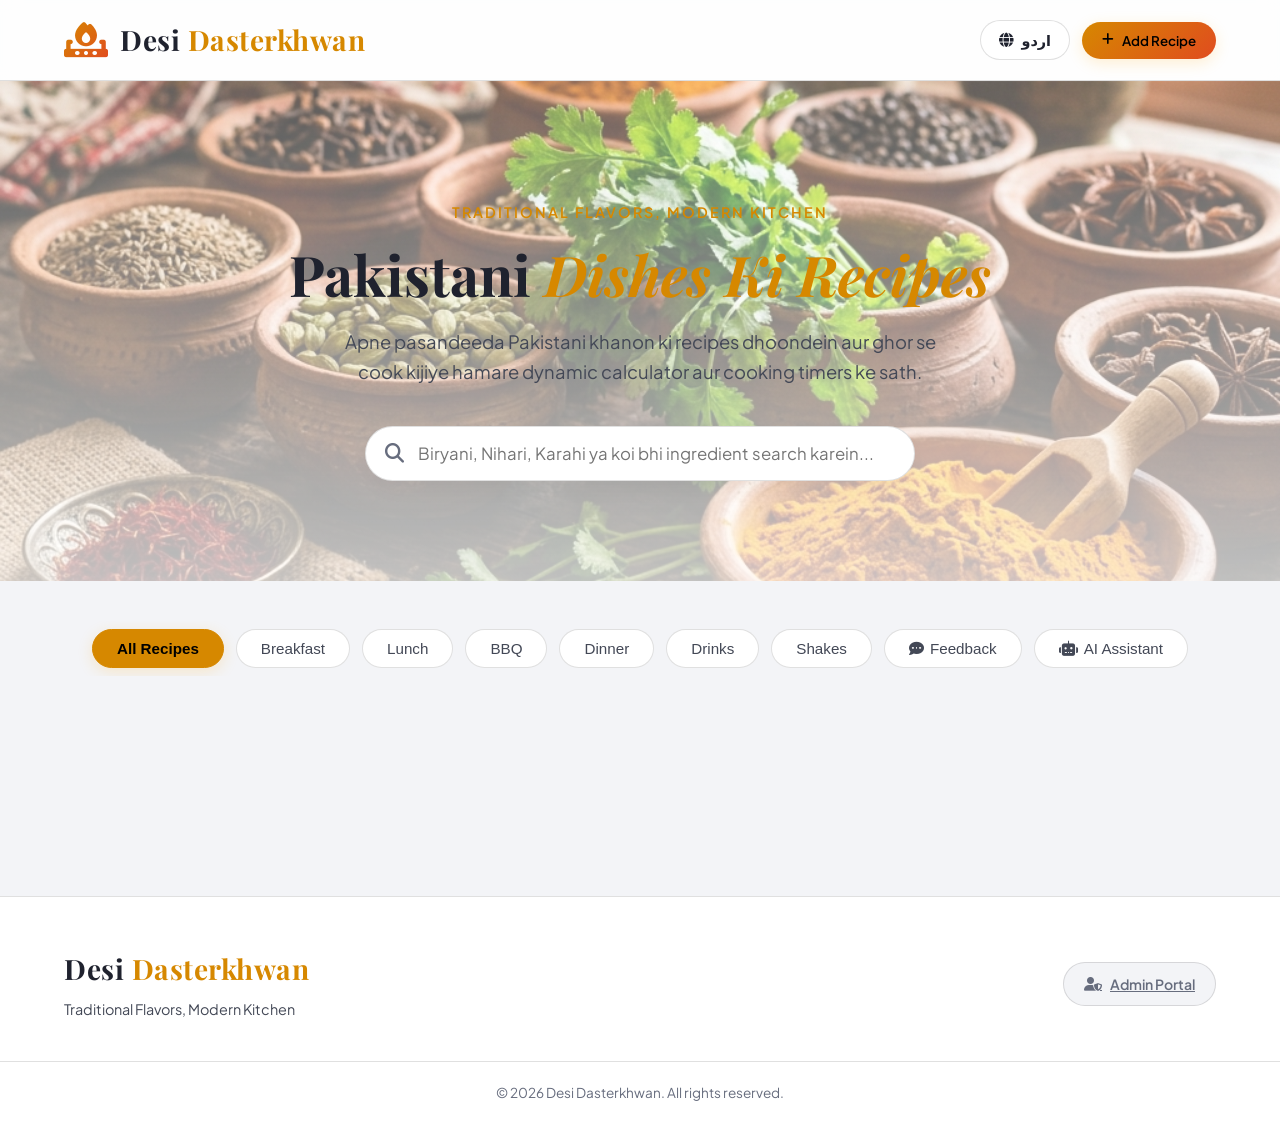
==== commit 15345b1a: "Add files via upload" ====
--- a/index.html
+++ b/index.html
@@ -51,7 +51,7 @@
     <section class="filter-section">
         <div class="container">
             <div class="category-scroll">
-                <button class="category-tab active" data-category="All" onclick="switchCategory(this)" aria-label="Category All">Our Purpose</button>
+                <button class="category-tab active" data-category="All" onclick="switchCategory(this)" aria-label="Category All">All Recipes</button>
                 <button class="category-tab" data-category="Breakfast" onclick="switchCategory(this)" aria-label="Category Breakfast">Breakfast</button>
                 <button class="category-tab" data-category="Lunch" onclick="switchCategory(this)" aria-label="Category Lunch">Lunch</button>
                 <button class="category-tab" data-category="BBQ" onclick="switchCategory(this)" aria-label="Category BBQ">BBQ</button>
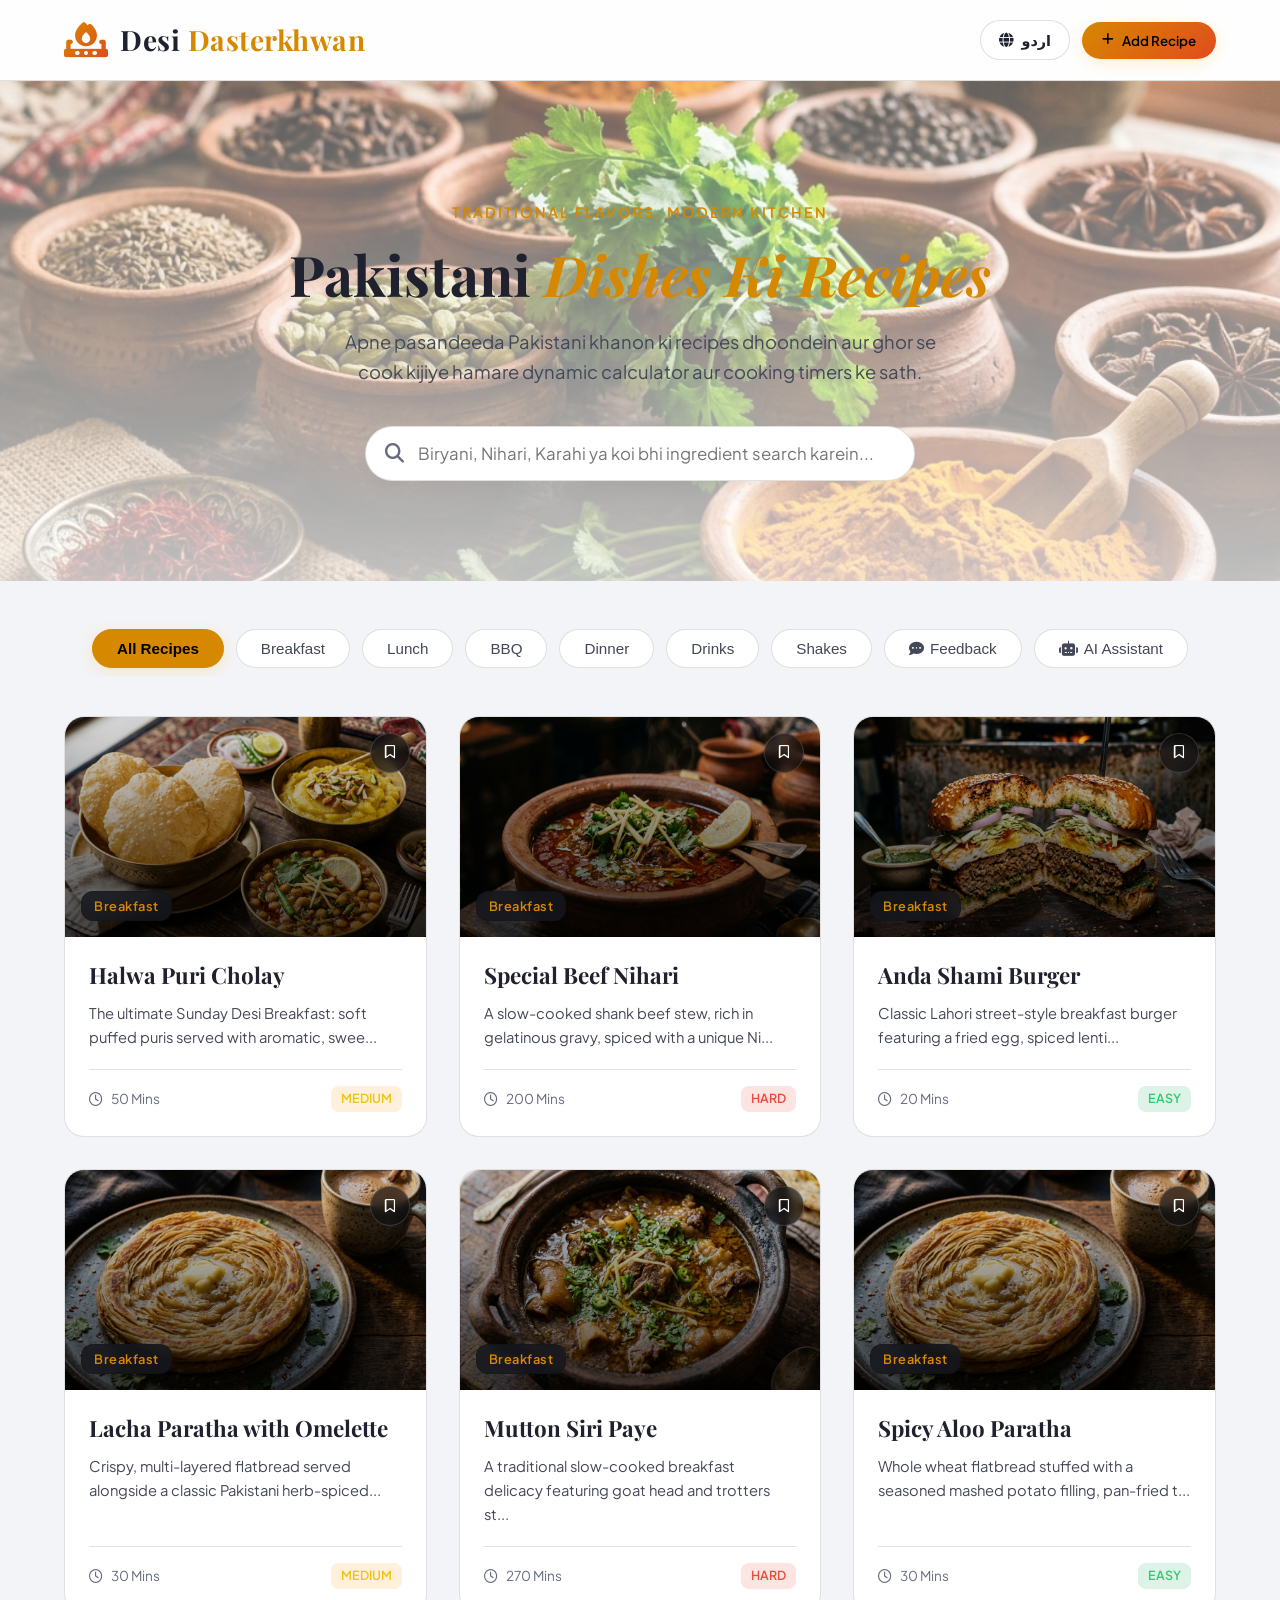
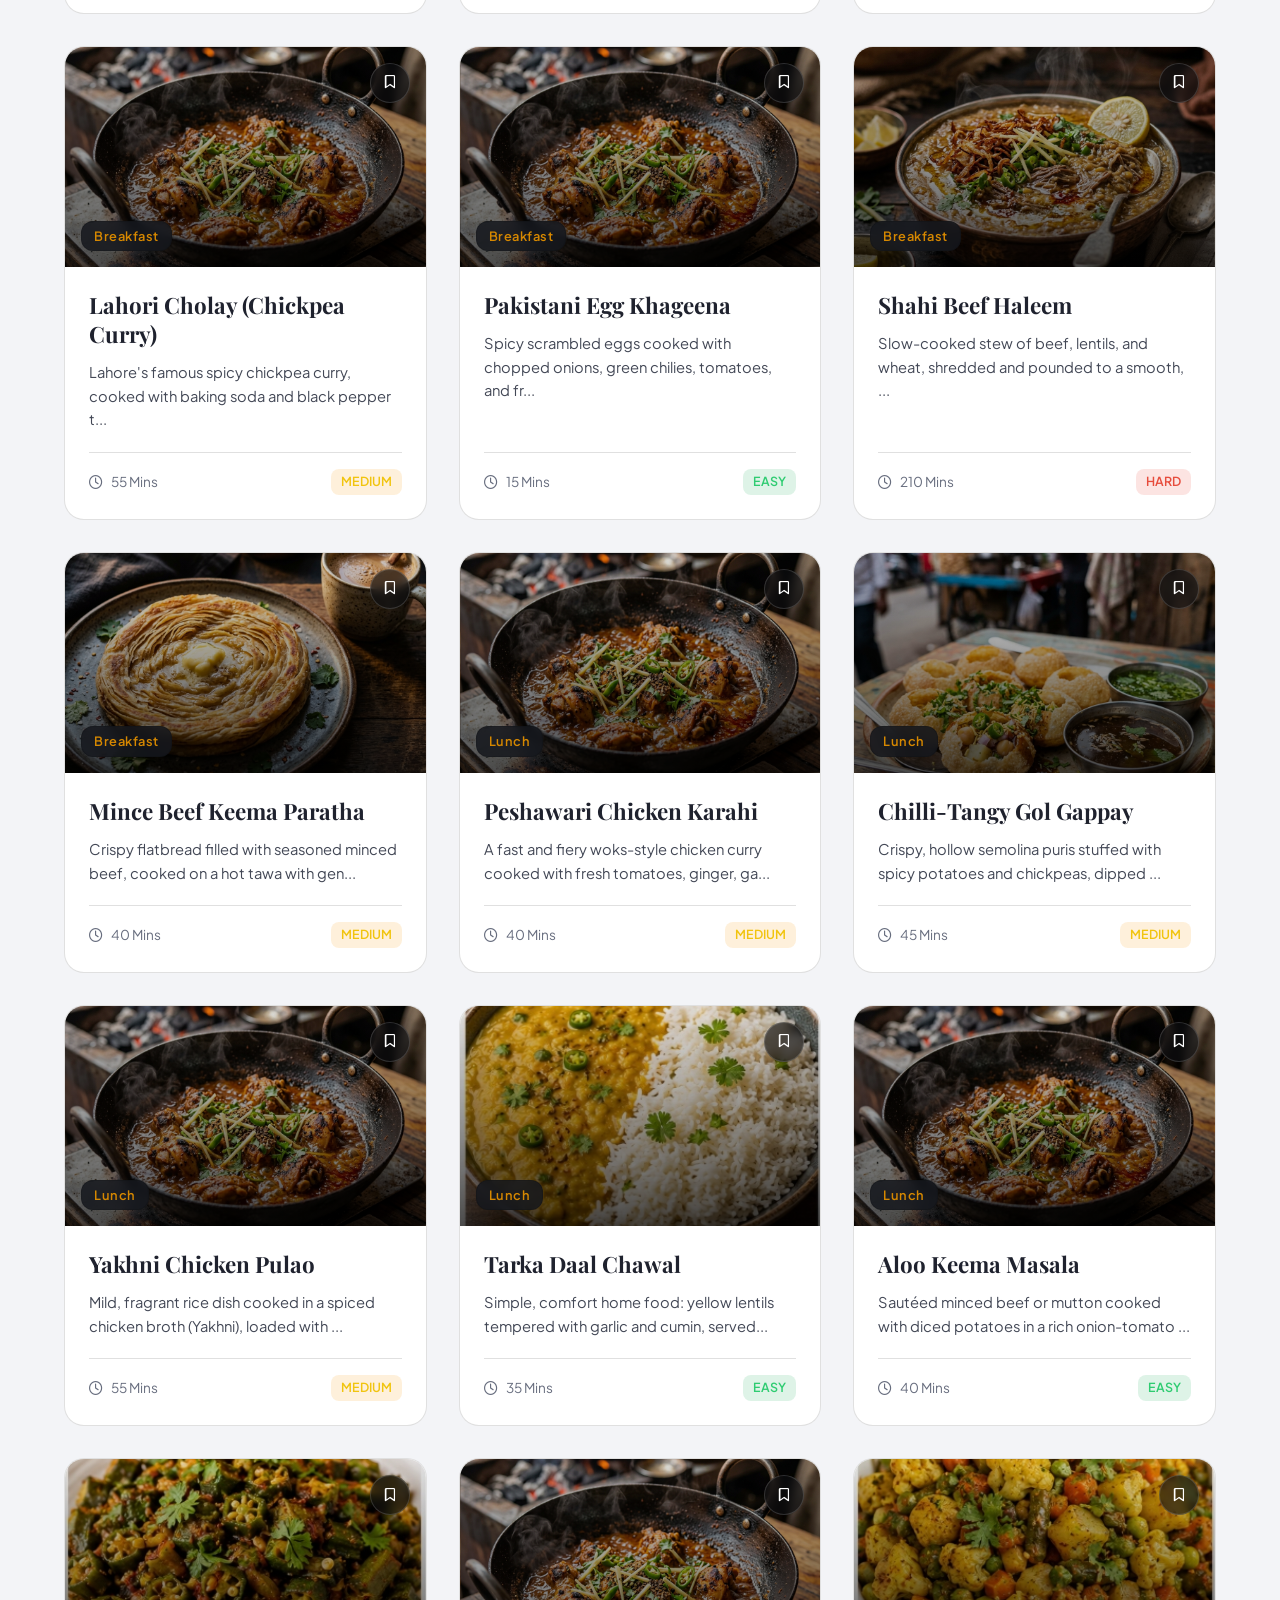
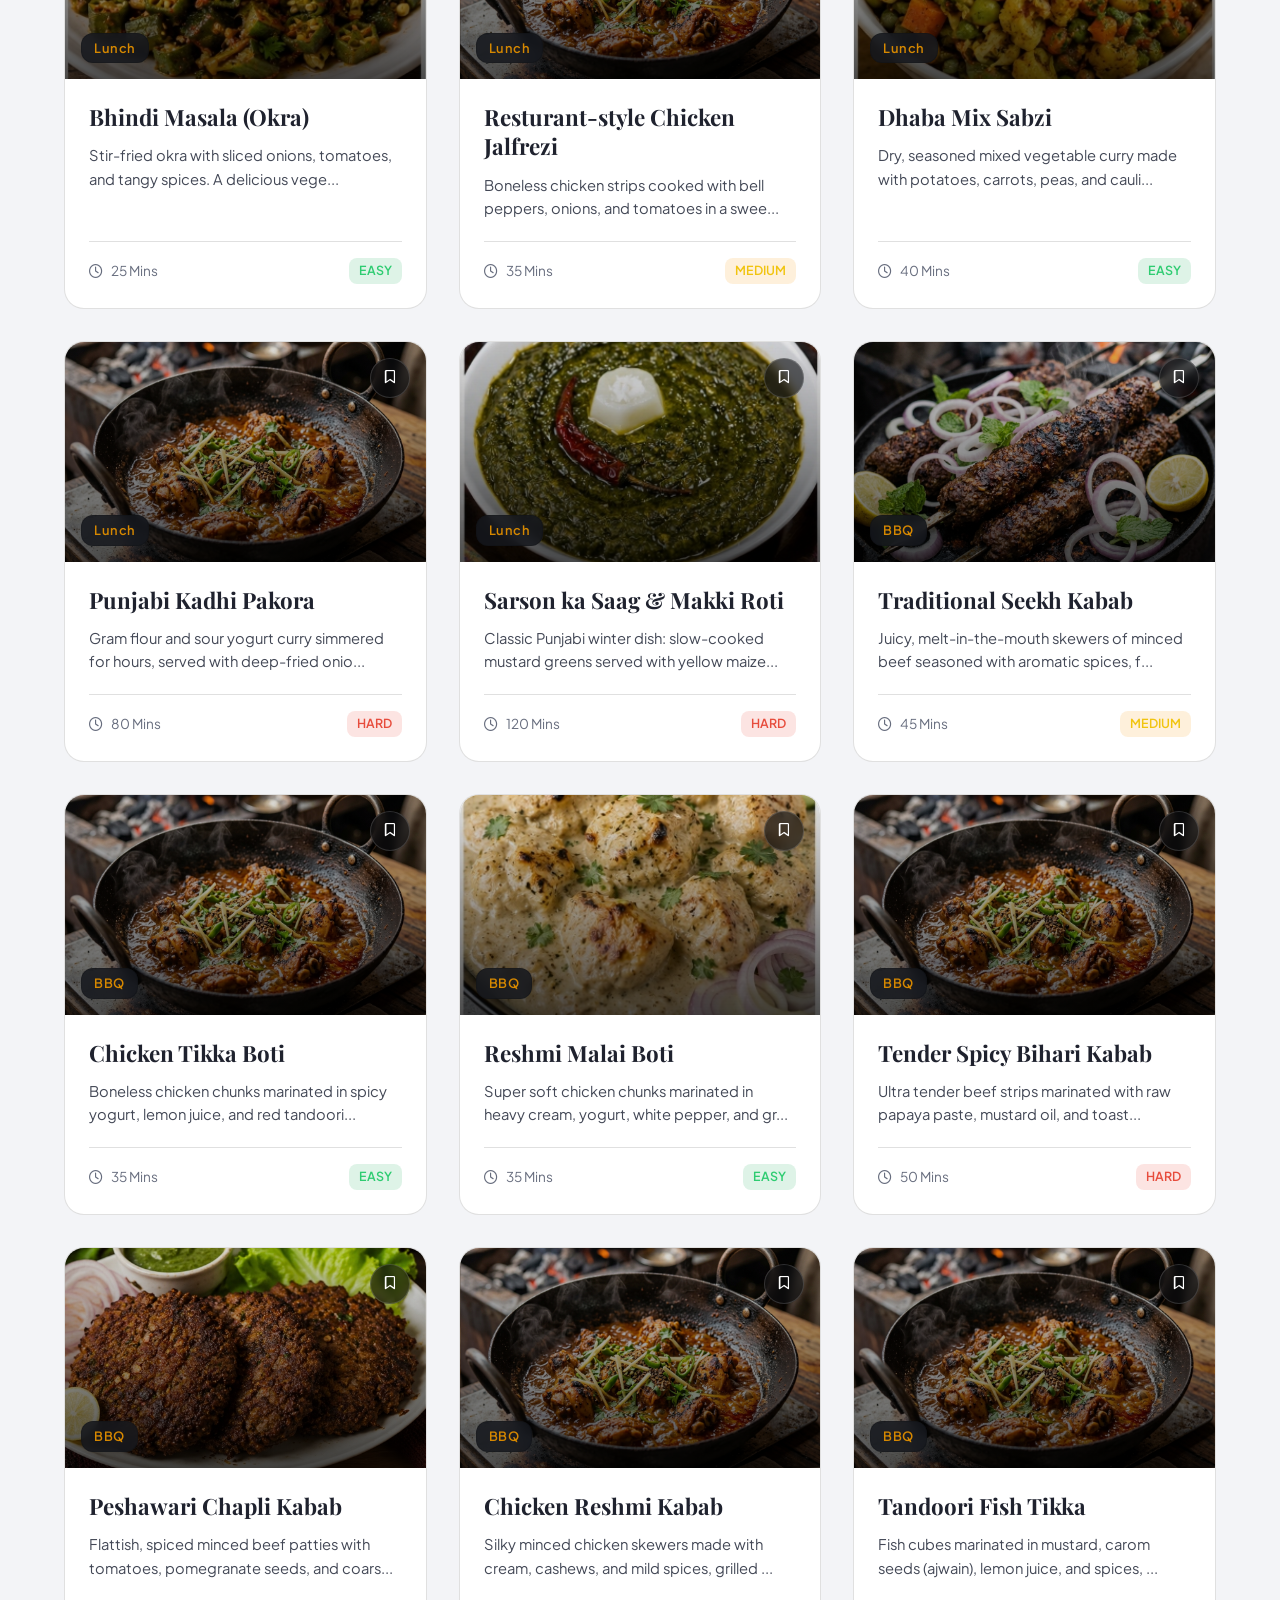
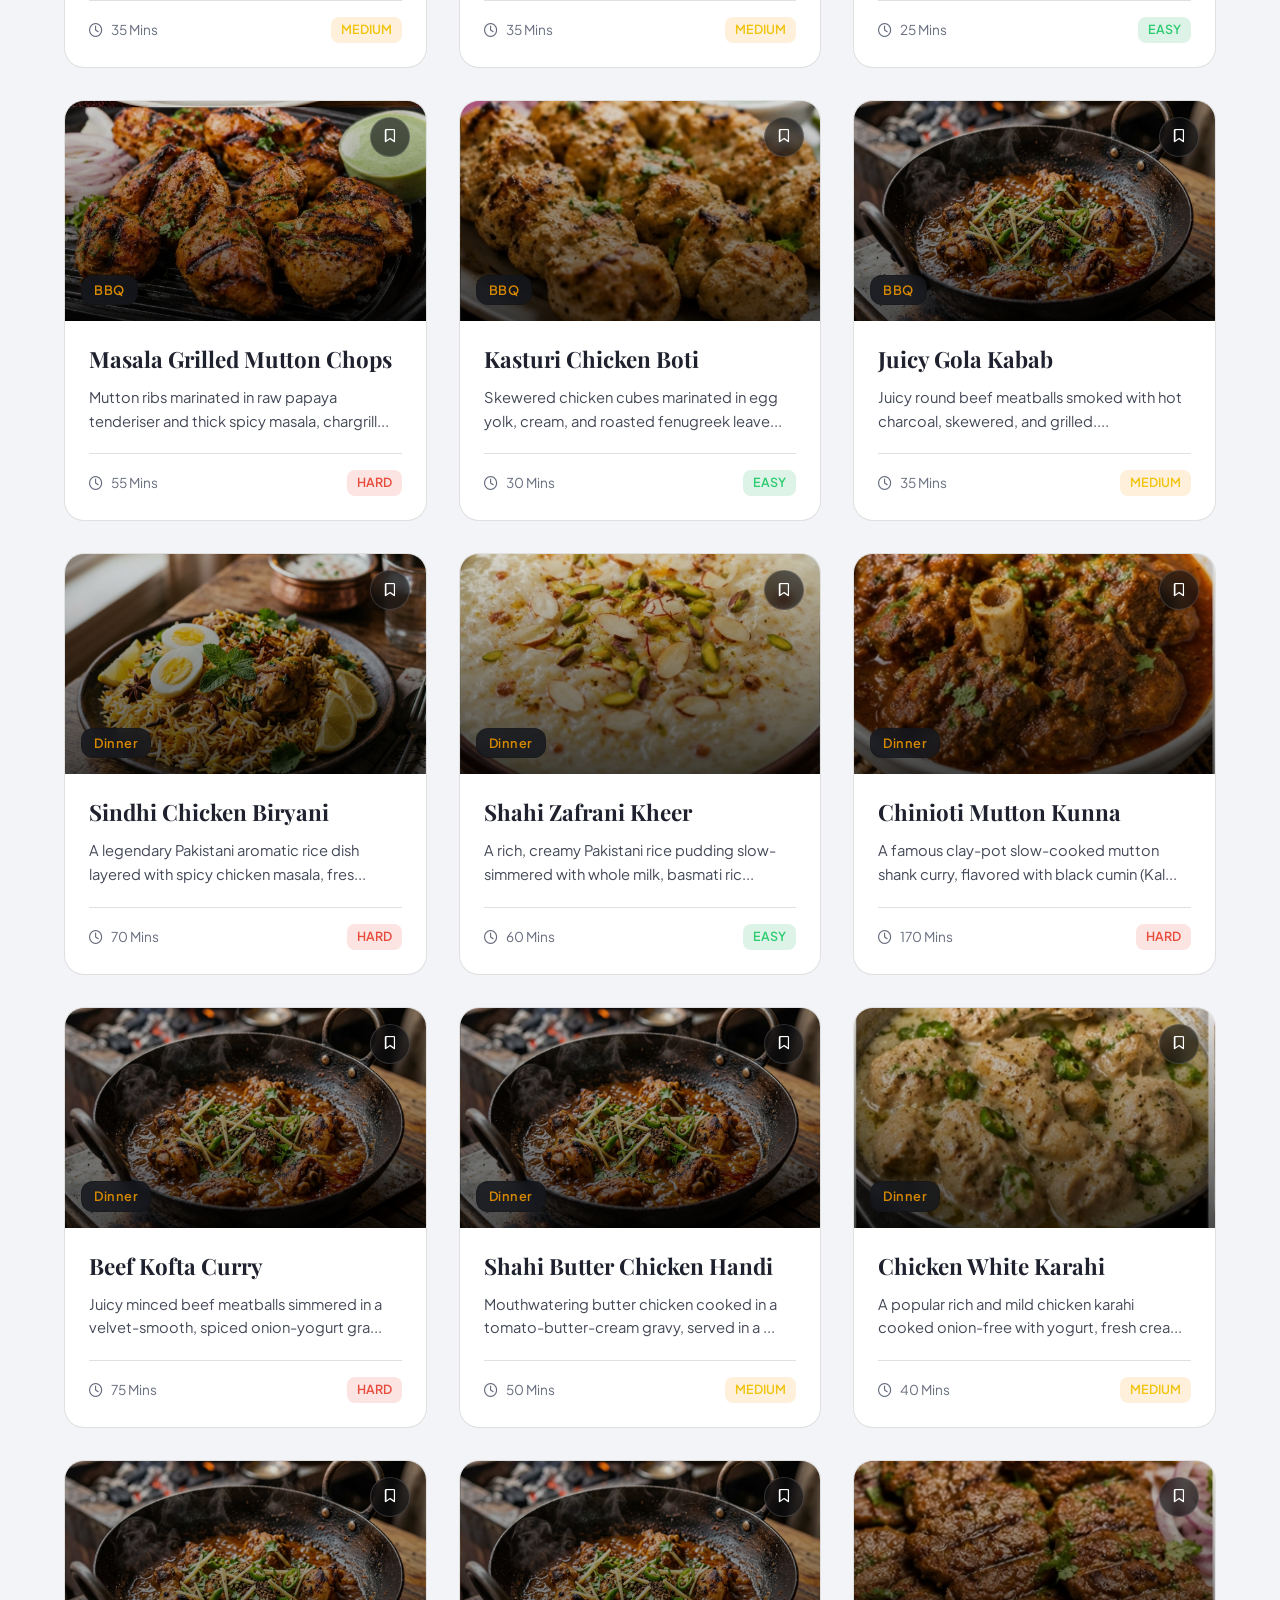
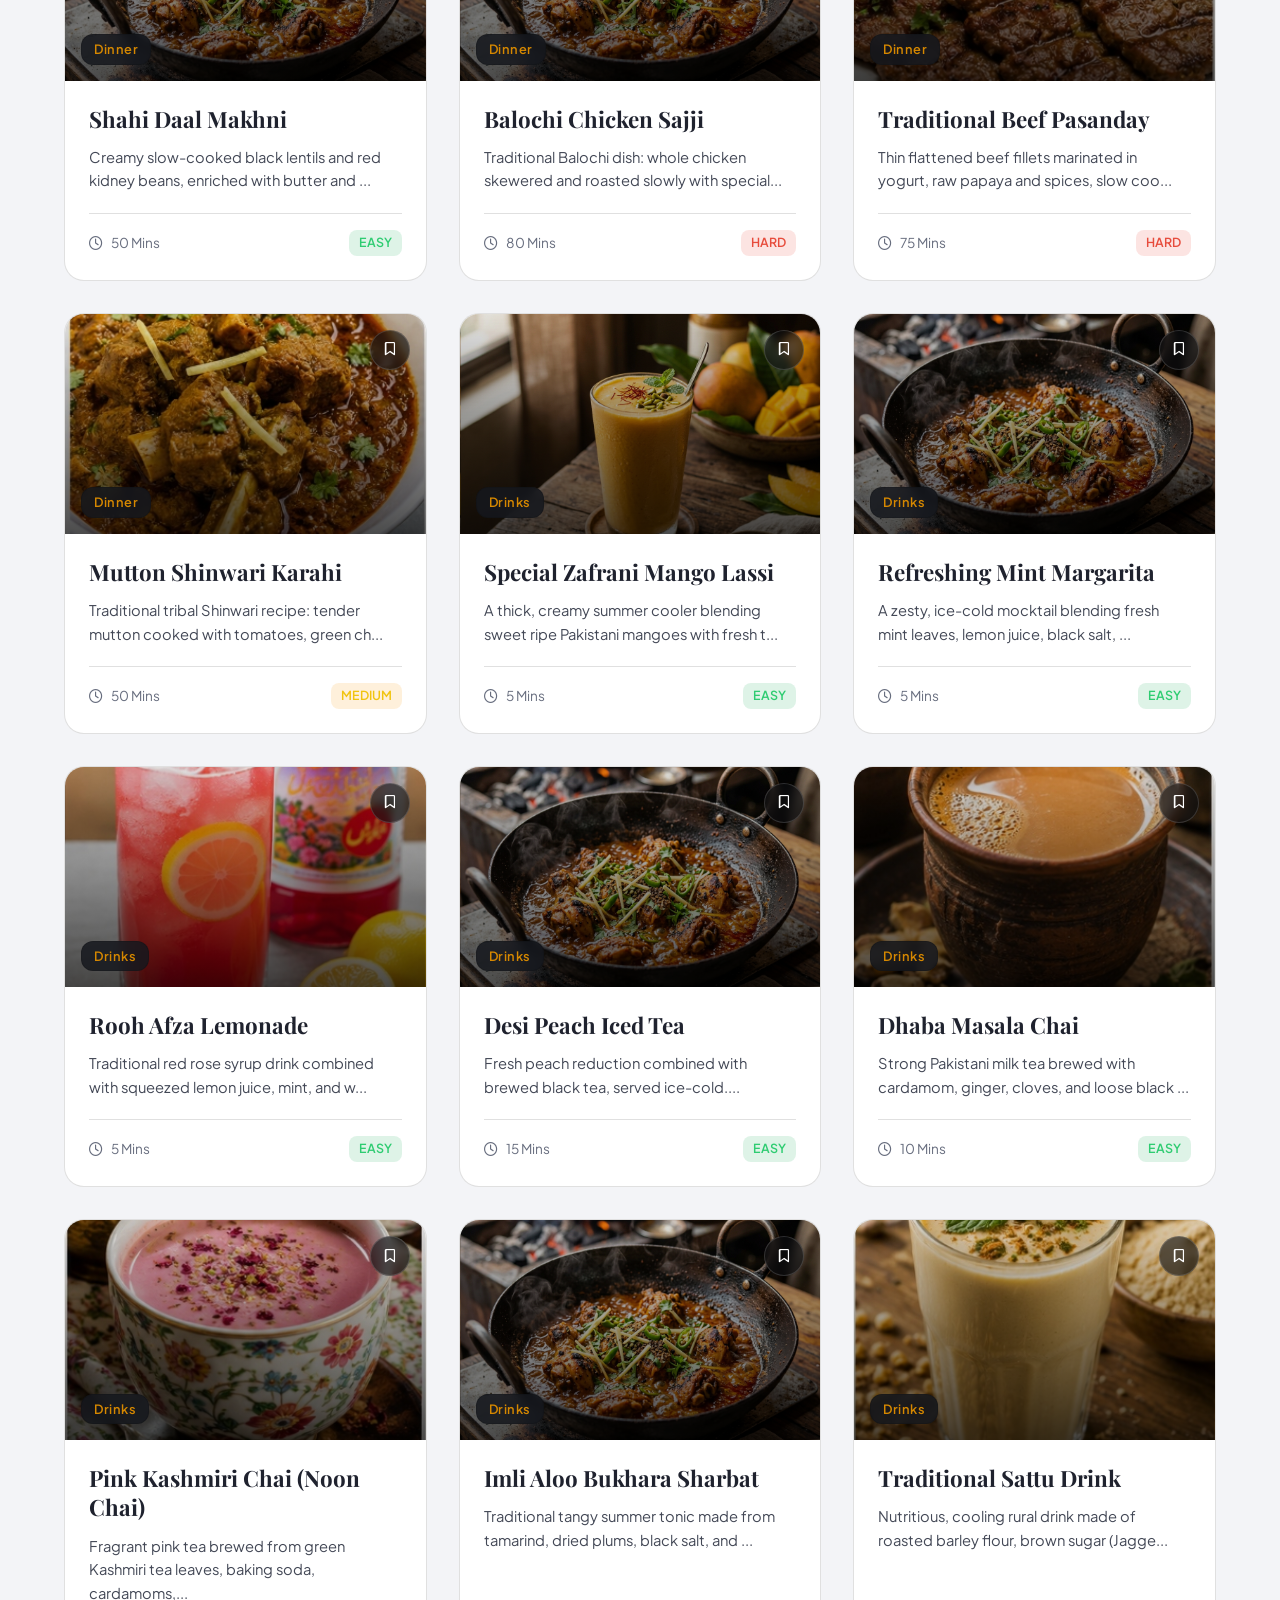
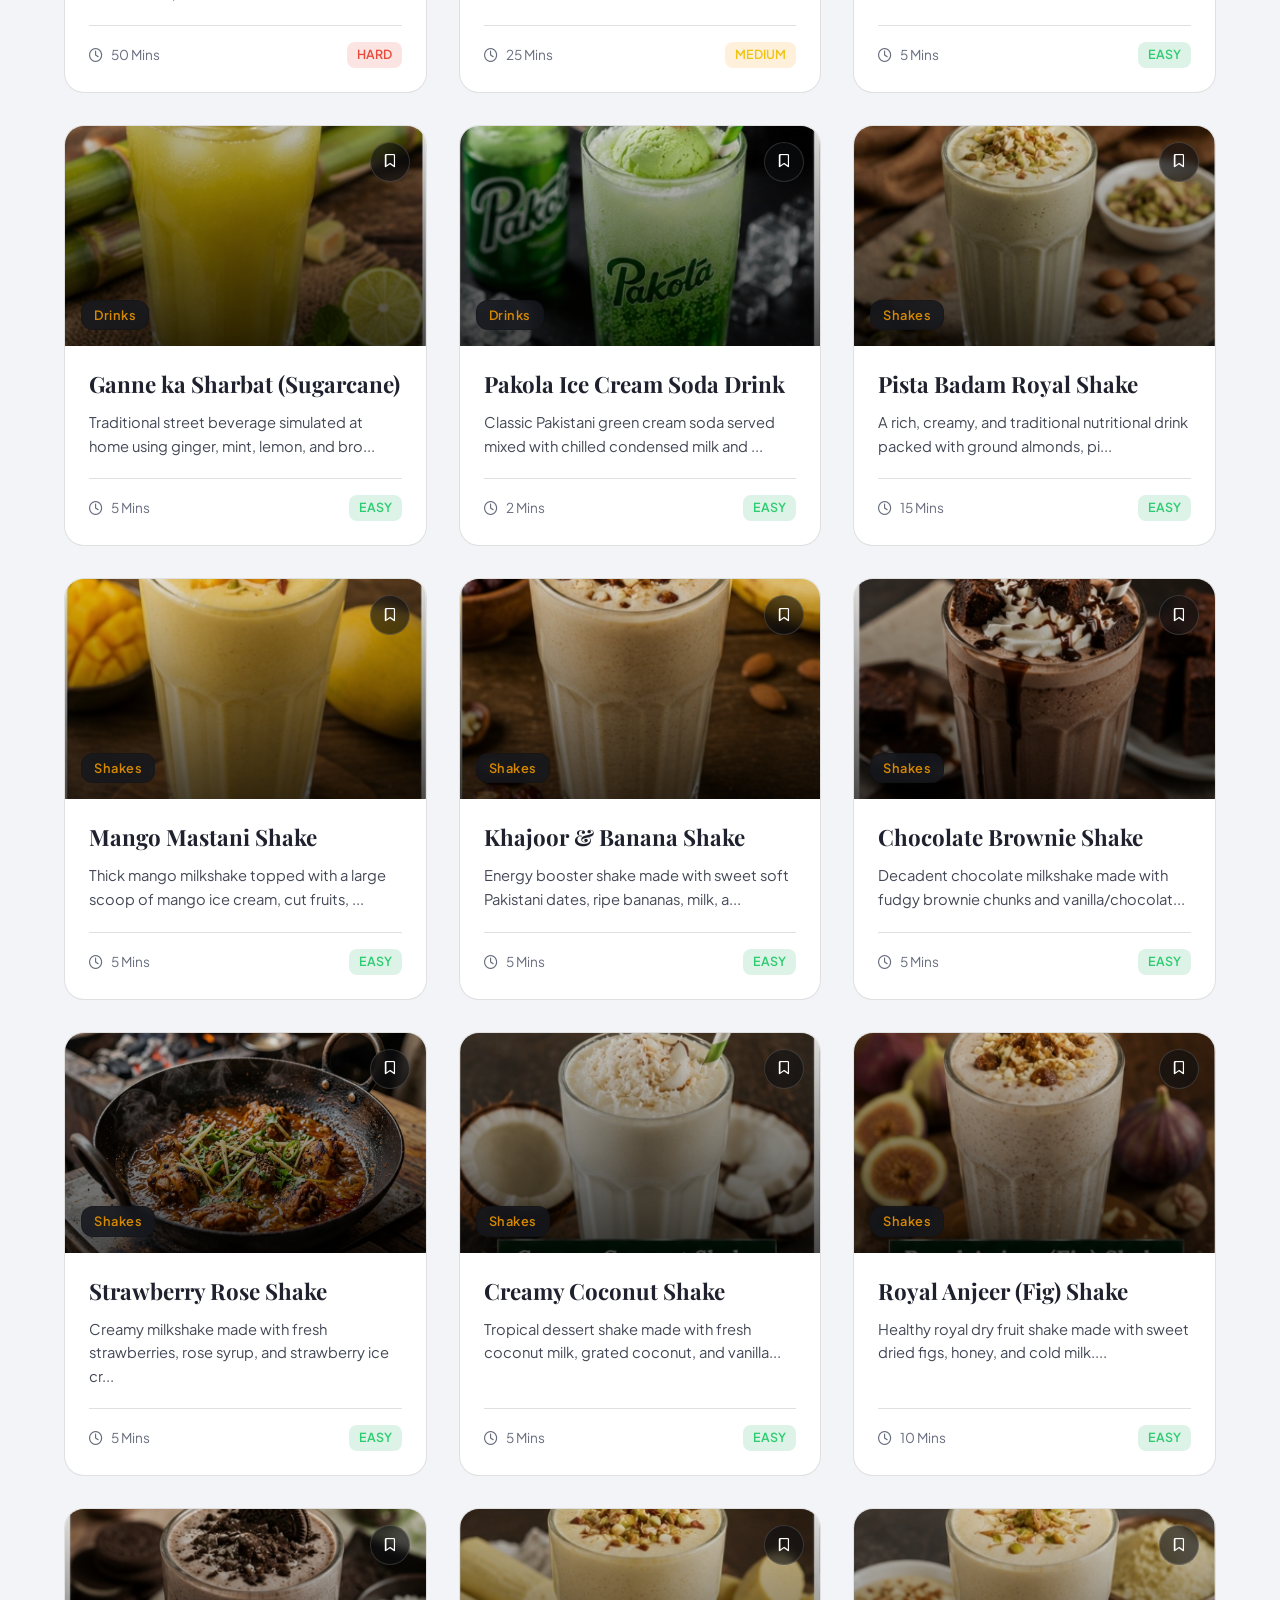
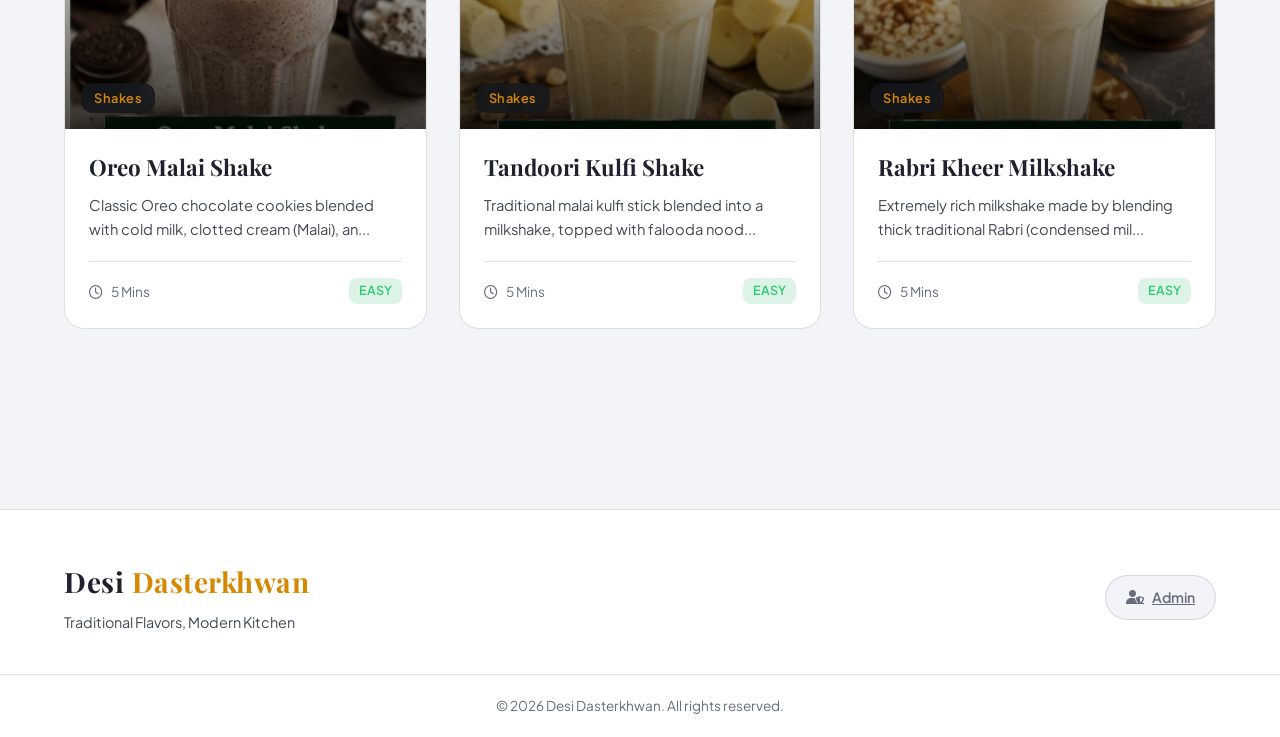
==== commit 34711a06: "Add files via upload" ====
--- a/index.html
+++ b/index.html
@@ -51,15 +51,15 @@
     <section class="filter-section">
         <div class="container">
             <div class="category-scroll">
-                <button class="category-tab active" data-category="All" onclick="switchCategory(this)" aria-label="Category All">All Recipes</button>
-                <button class="category-tab" data-category="Breakfast" onclick="switchCategory(this)" aria-label="Category Breakfast">Breakfast</button>
-                <button class="category-tab" data-category="Lunch" onclick="switchCategory(this)" aria-label="Category Lunch">Lunch</button>
-                <button class="category-tab" data-category="BBQ" onclick="switchCategory(this)" aria-label="Category BBQ">BBQ</button>
-                <button class="category-tab" data-category="Dinner" onclick="switchCategory(this)" aria-label="Category Dinner">Dinner</button>
-                <button class="category-tab" data-category="Drinks" onclick="switchCategory(this)" aria-label="Category Drinks">Drinks</button>
-                <button class="category-tab" data-category="Shakes" onclick="switchCategory(this)" aria-label="Category Shakes">Shakes</button>
-                <button class="category-tab" data-category="Feedback" onclick="switchCategory(this)" aria-label="Category Feedback"><i class="fas fa-comment-dots" style="margin-right:6px;"></i>Feedback</button>
-                <button class="category-tab" data-category="AIAssistant" onclick="switchCategory(this)" aria-label="Category AI Assistant"><i class="fas fa-robot" style="margin-right:6px;"></i>AI Assistant</button>
+                <button class="category-tab active" data-category="All" aria-label="Category All">Our Purpose</button>
+                <button class="category-tab" data-category="Breakfast" aria-label="Category Breakfast">Breakfast</button>
+                <button class="category-tab" data-category="Lunch" aria-label="Category Lunch">Lunch</button>
+                <button class="category-tab" data-category="BBQ" aria-label="Category BBQ">BBQ</button>
+                <button class="category-tab" data-category="Dinner" aria-label="Category Dinner">Dinner</button>
+                <button class="category-tab" data-category="Drinks" aria-label="Category Drinks">Drinks</button>
+                <button class="category-tab" data-category="Shakes" aria-label="Category Shakes">Shakes</button>
+                <button class="category-tab" data-category="Feedback" aria-label="Category Feedback"><i class="fas fa-comment-dots" style="margin-right:6px;"></i>Feedback</button>
+                <button class="category-tab" data-category="AIAssistant" aria-label="Category AI Assistant"><i class="fas fa-robot" style="margin-right:6px;"></i>AI Assistant</button>
             </div>
         </div>
     </section>
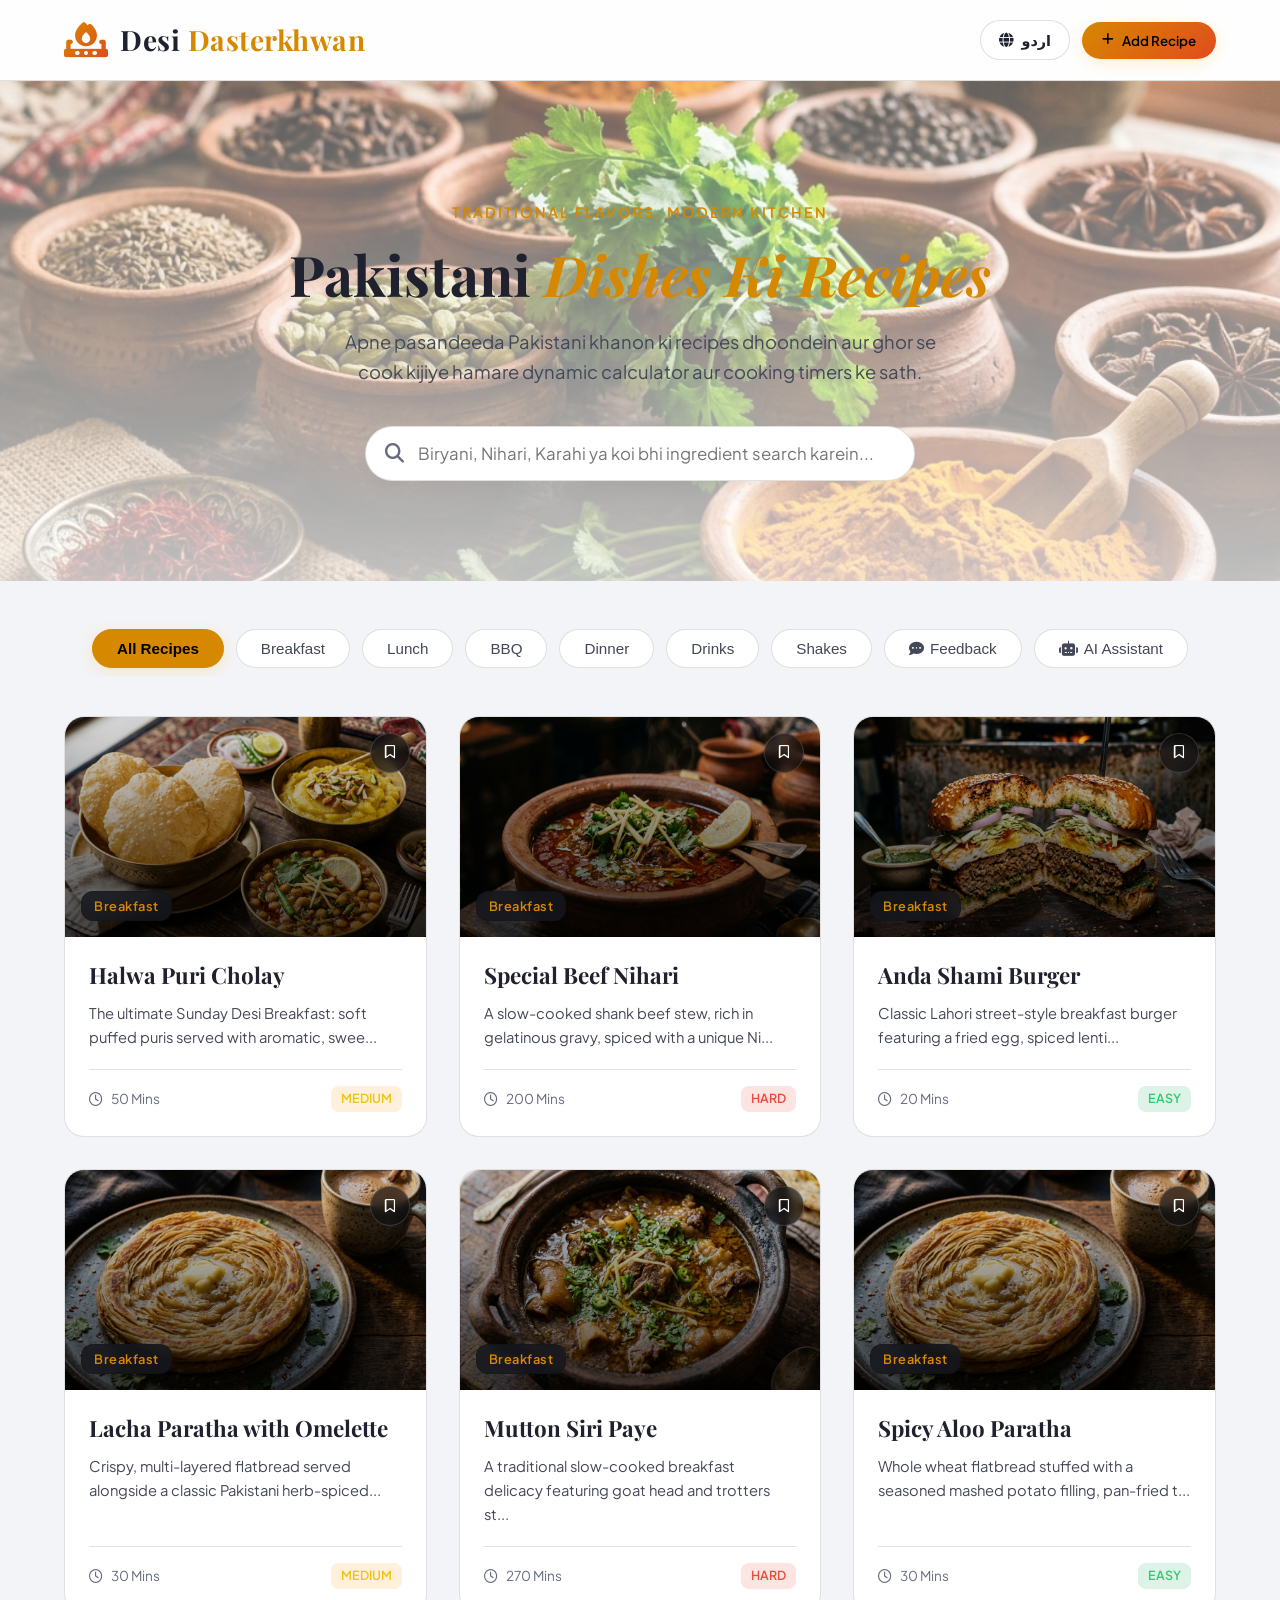
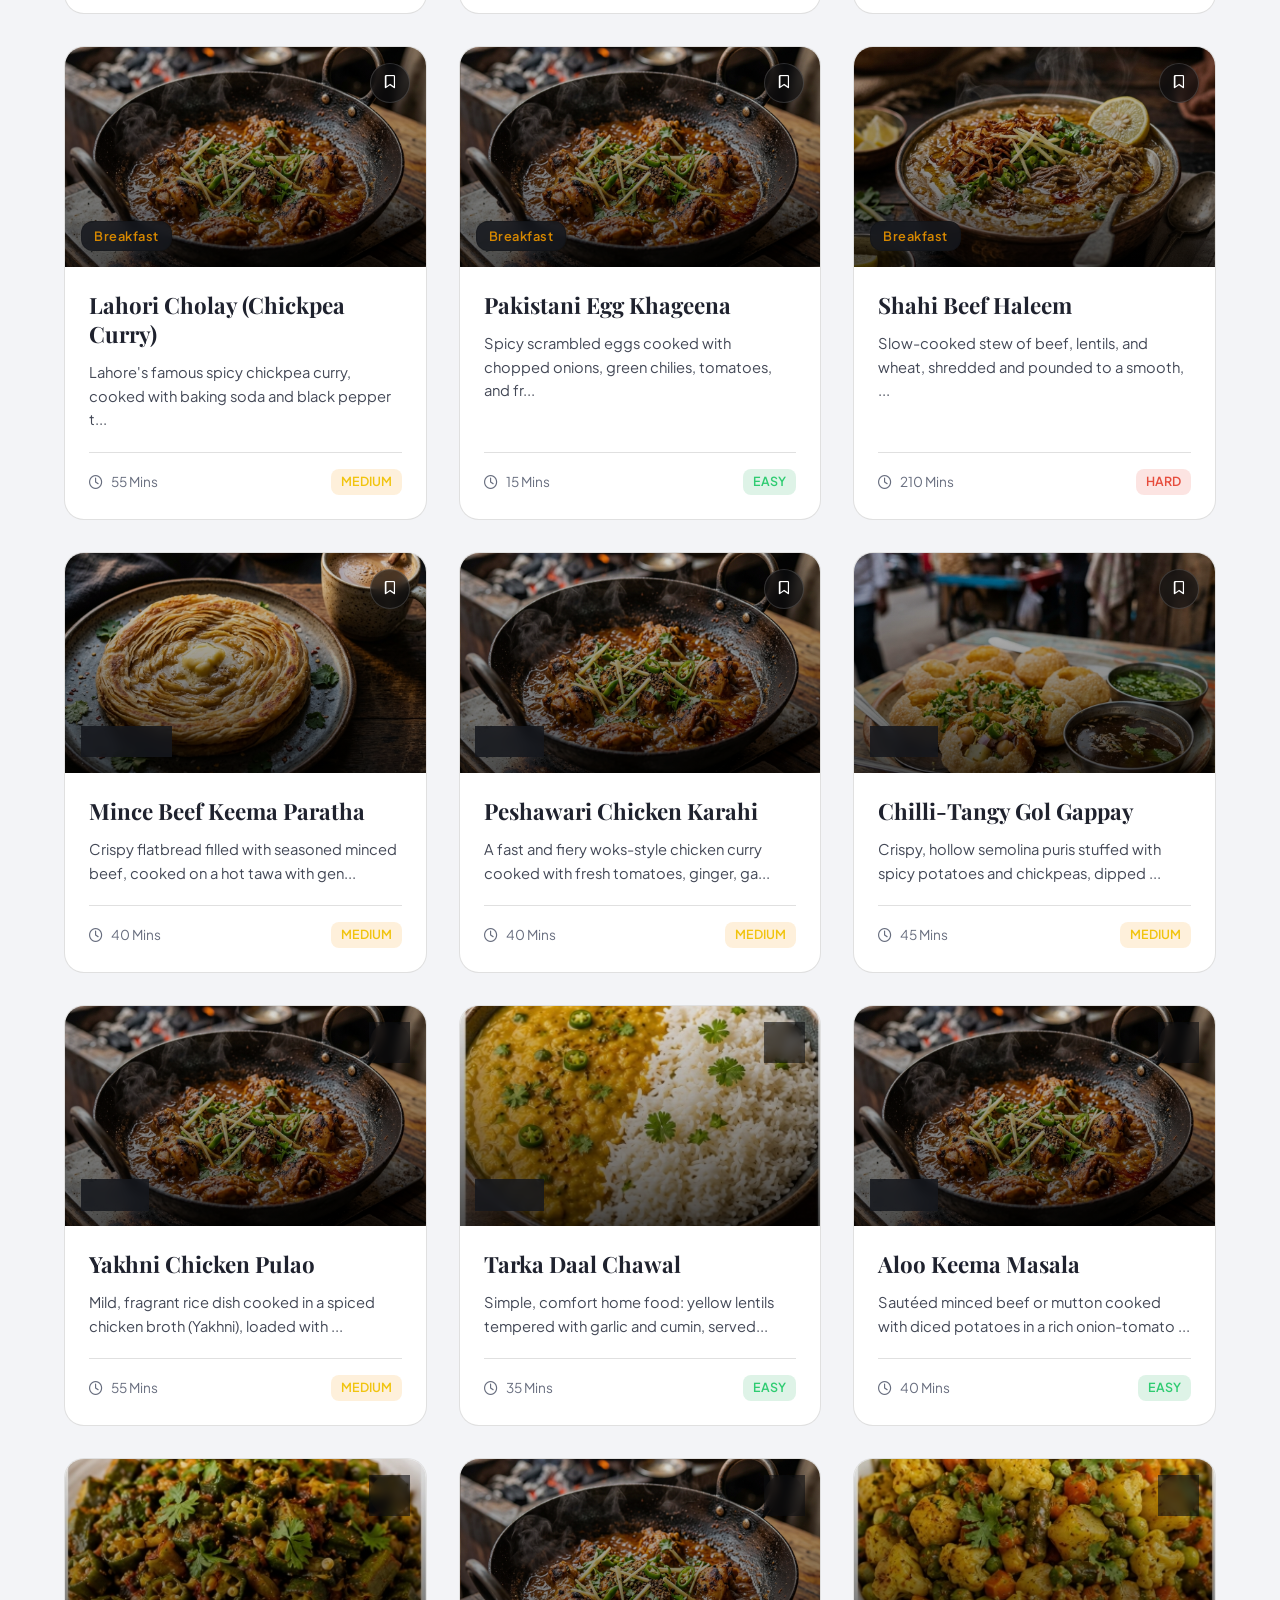
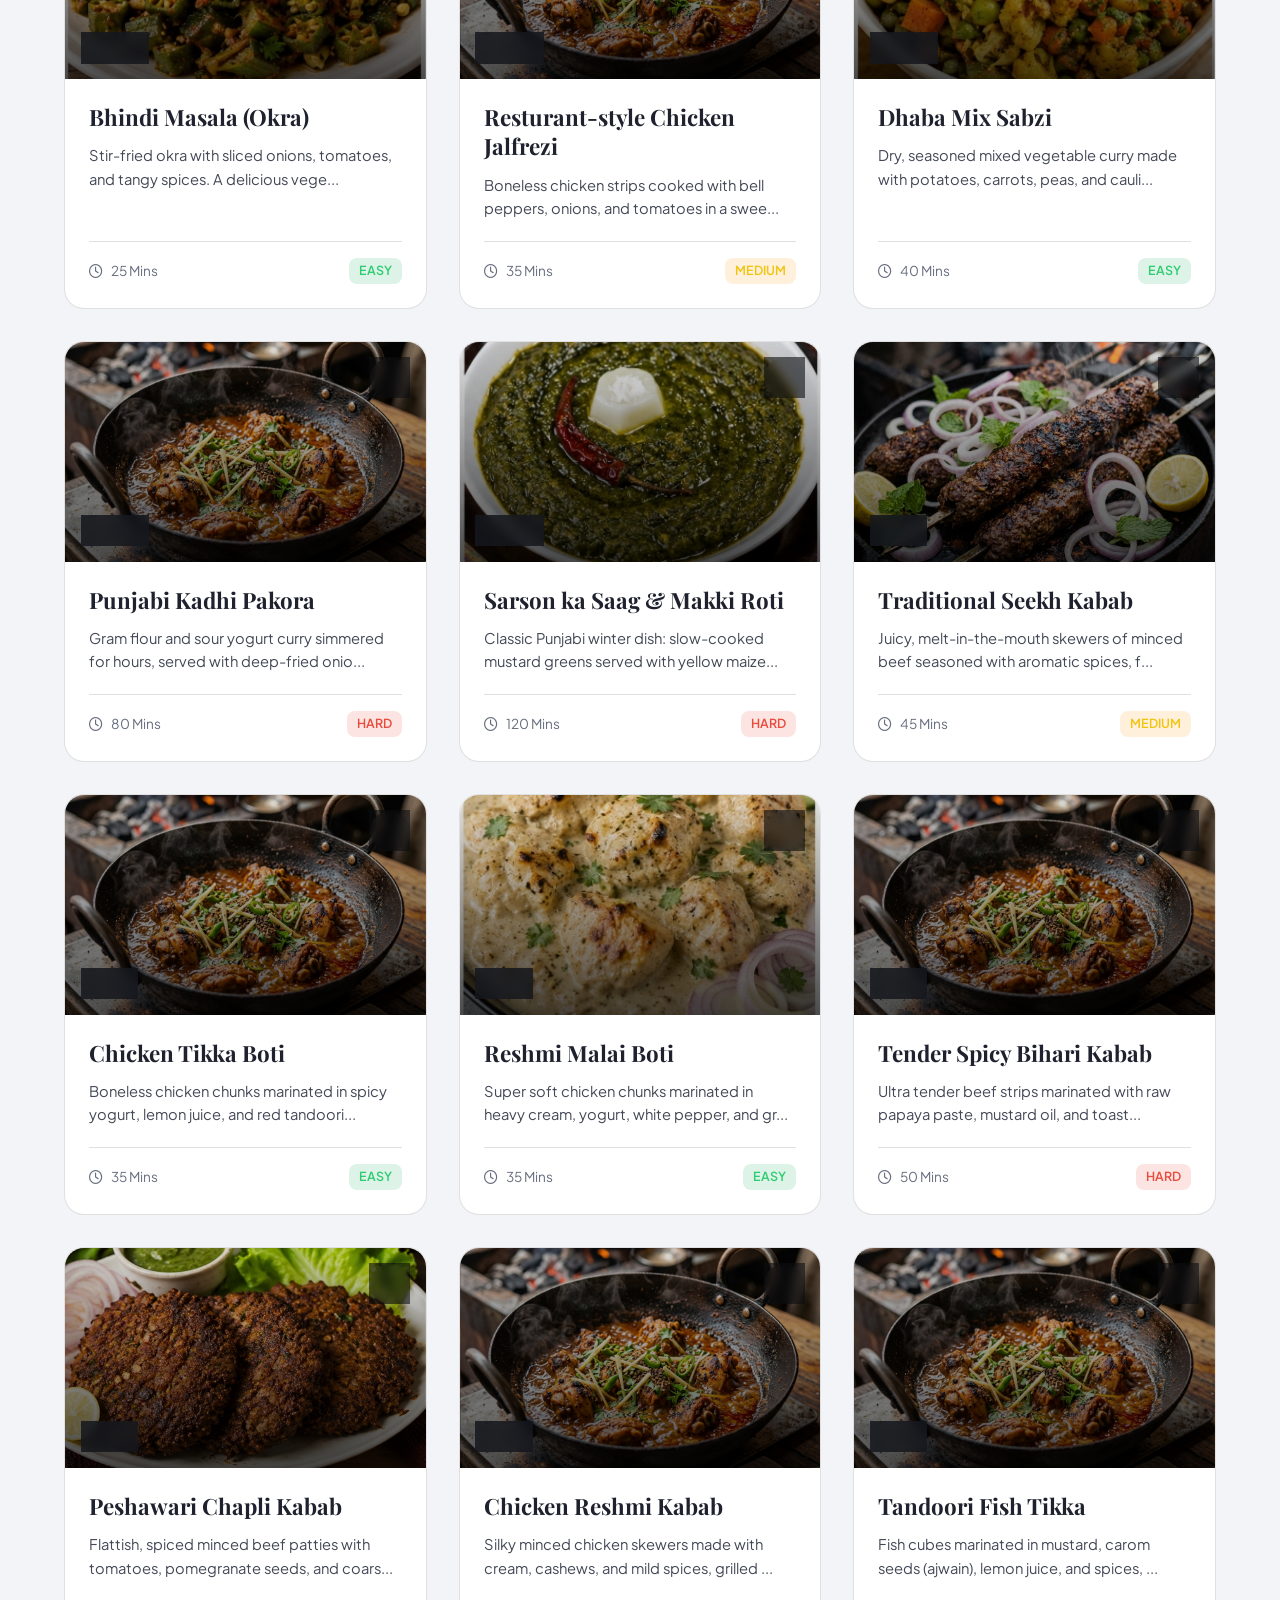
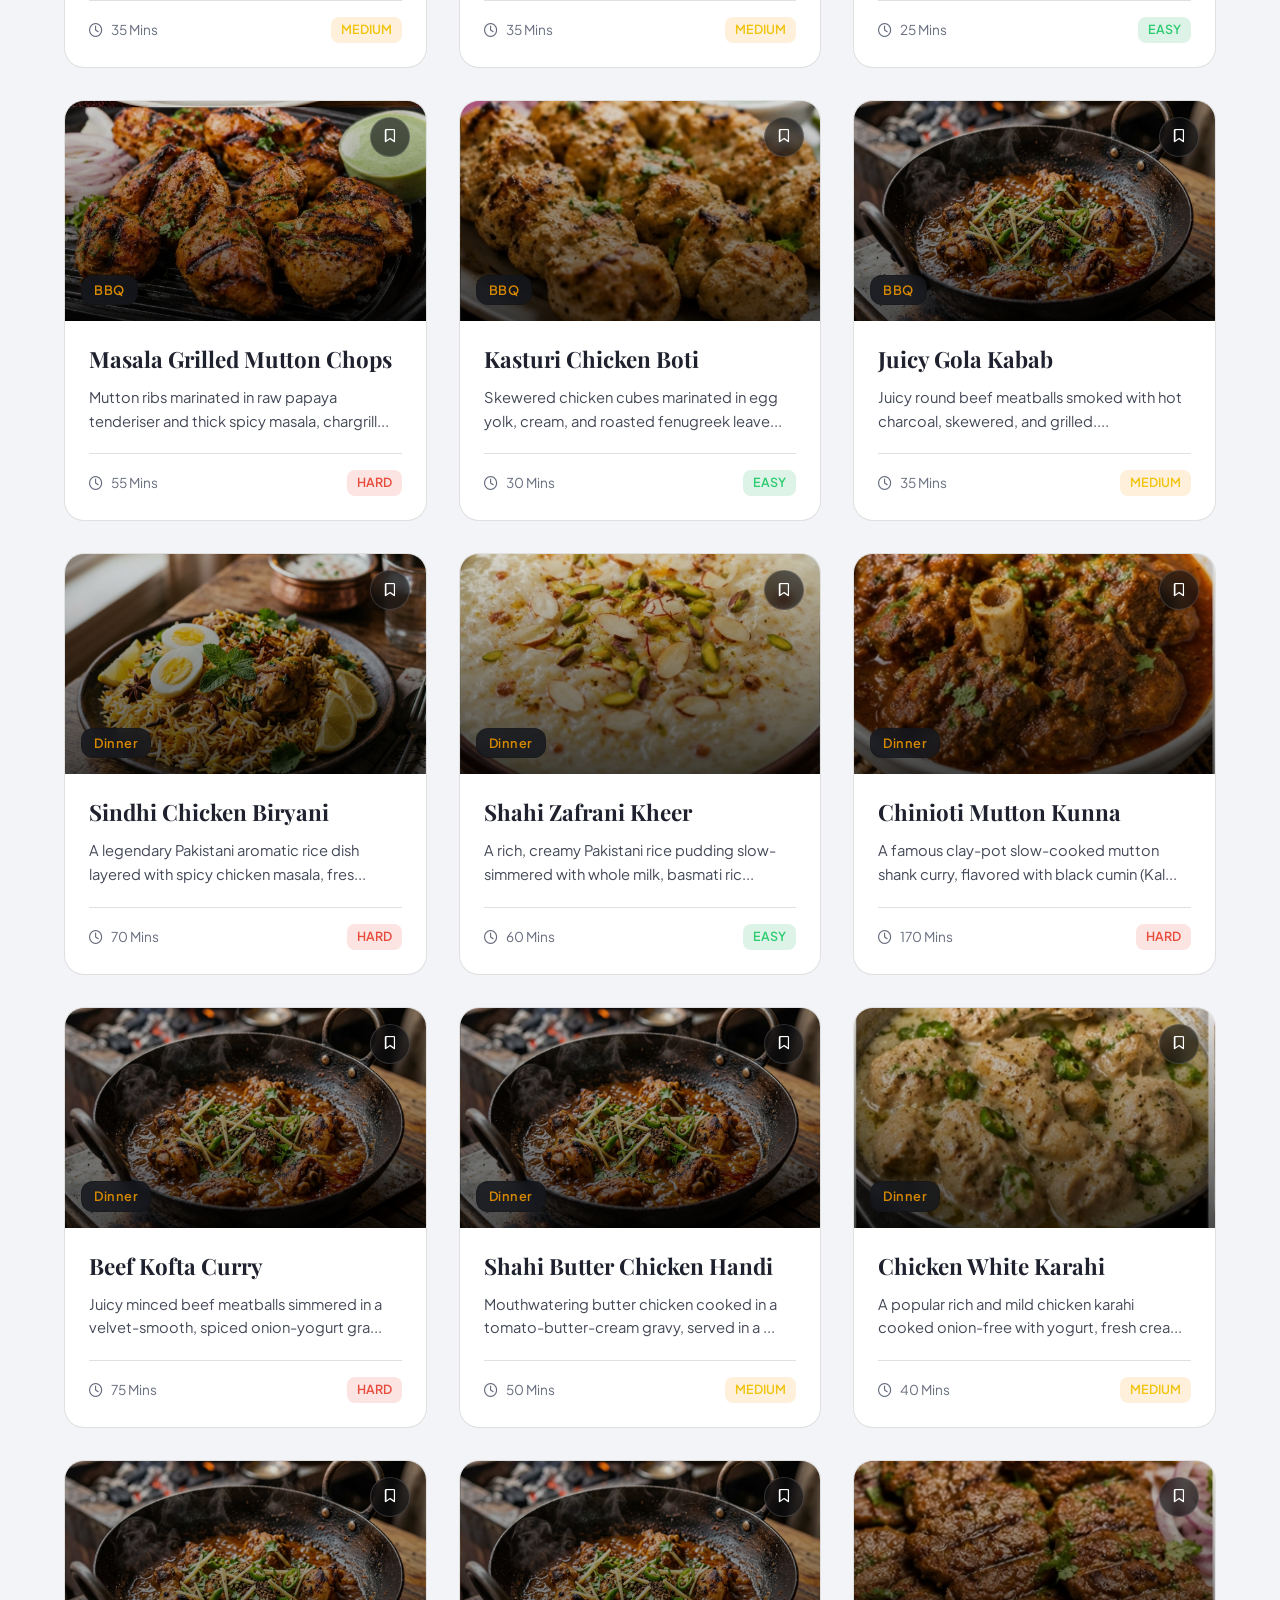
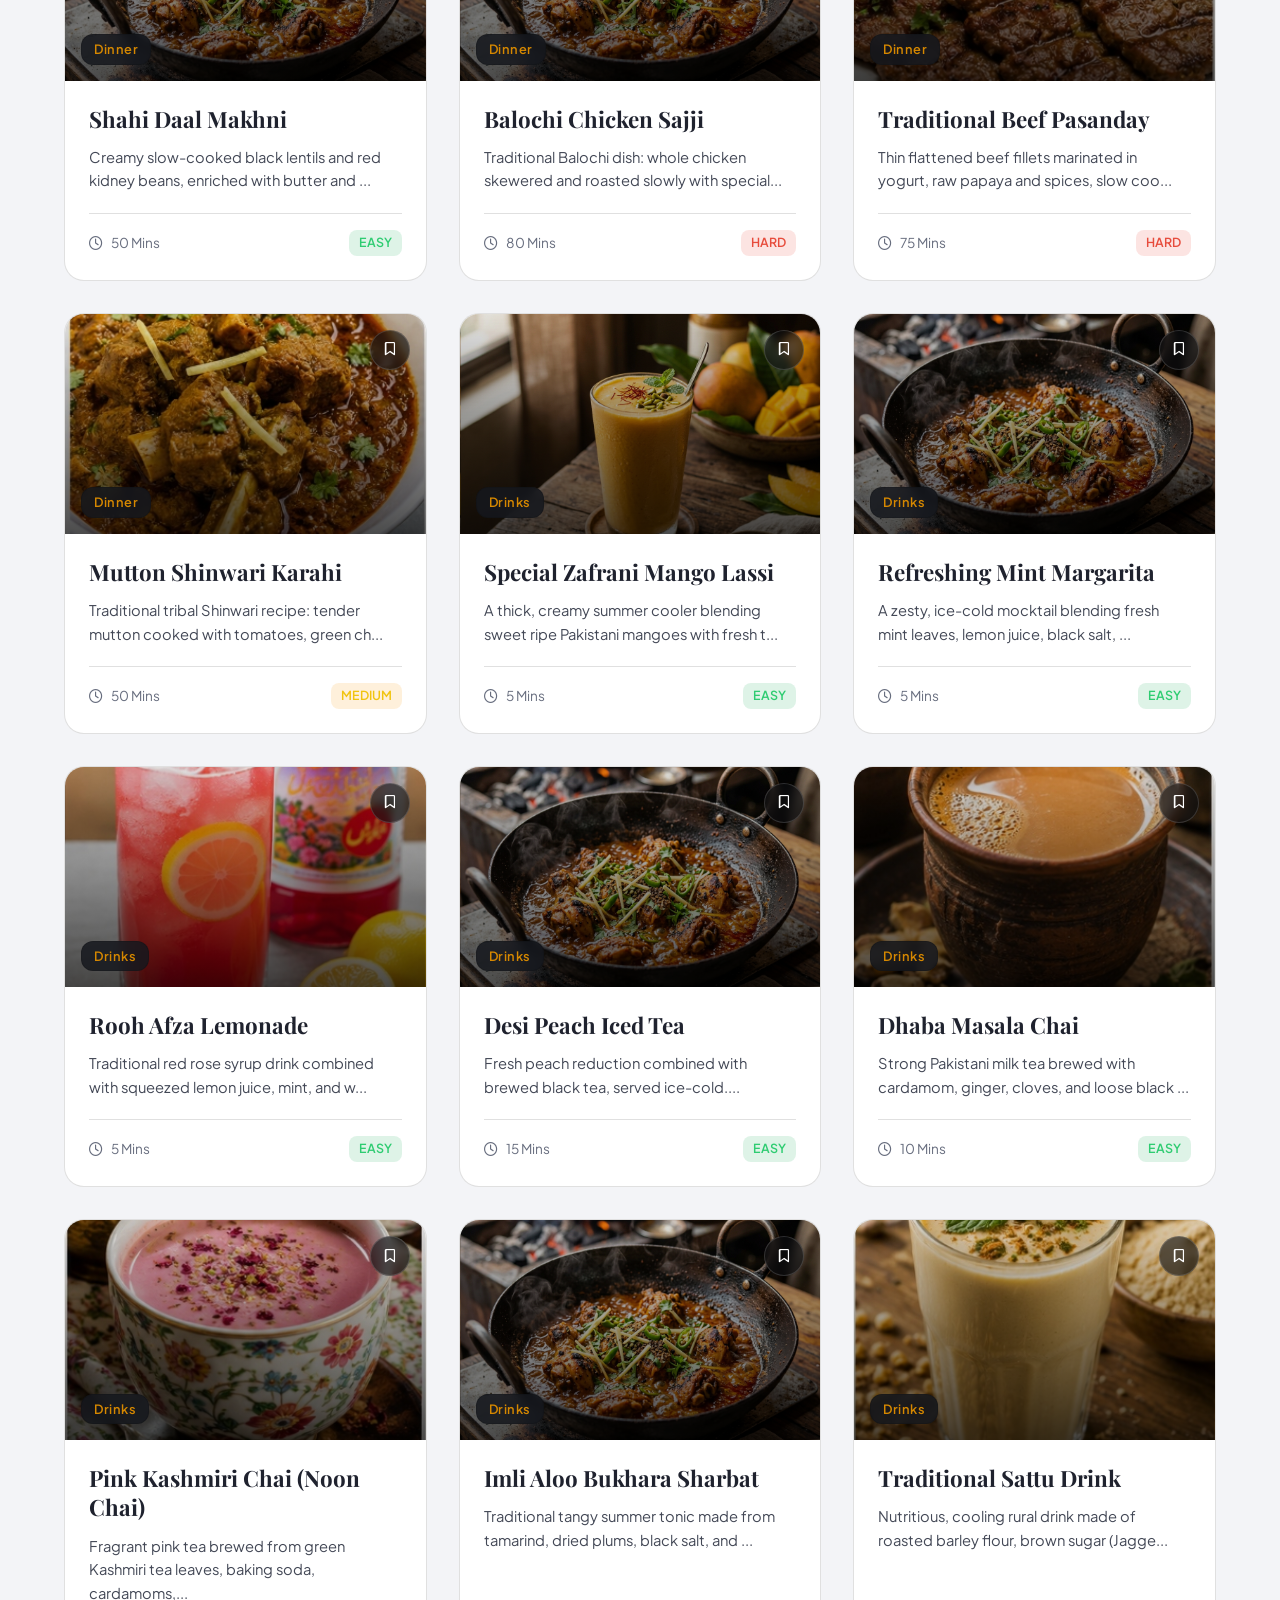
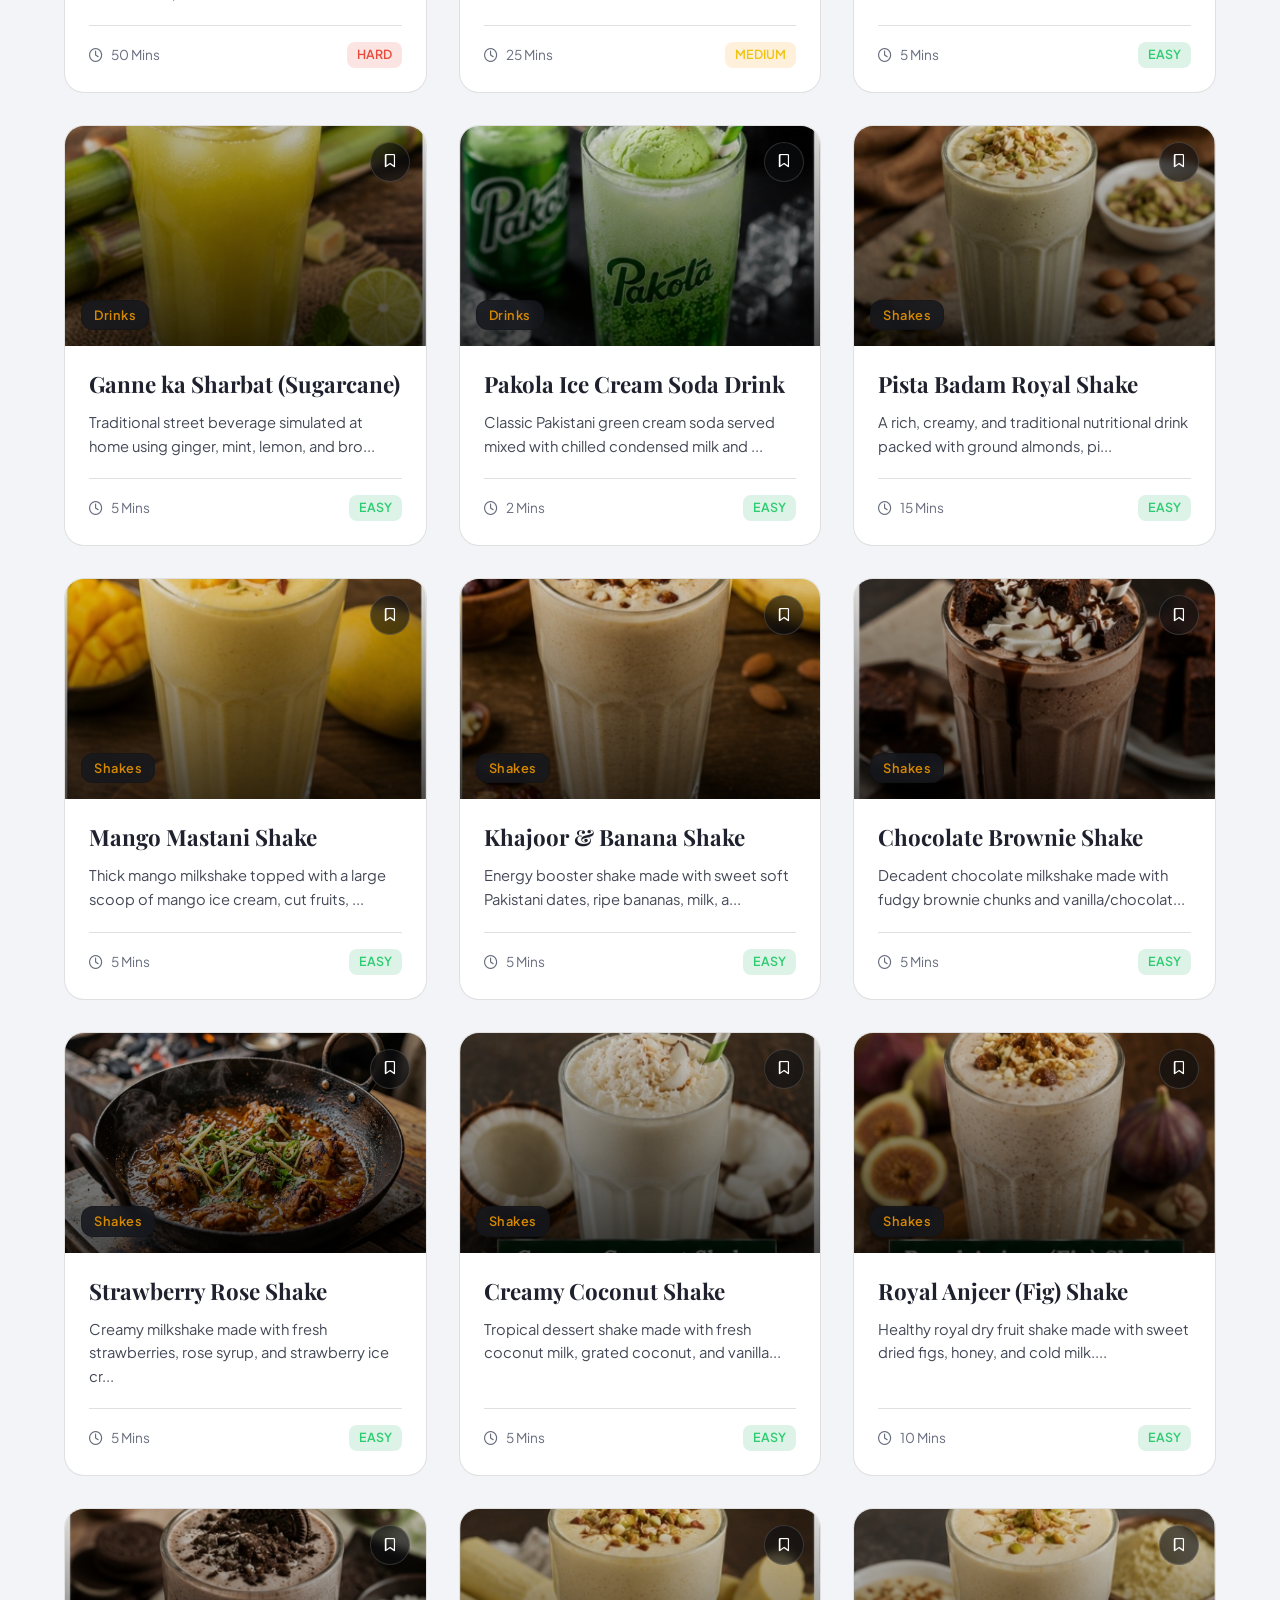
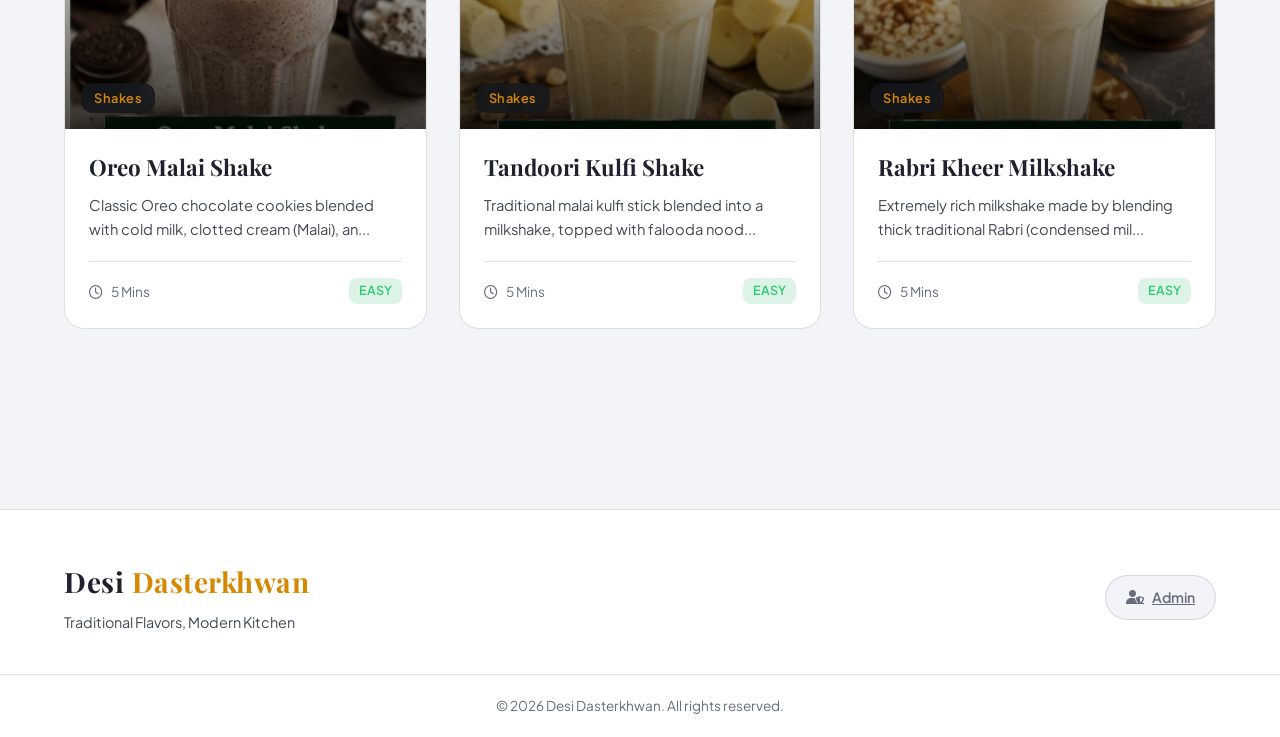
==== commit cb9b11e4: "Add files via upload" ====
--- a/index.html
+++ b/index.html
@@ -274,6 +274,6 @@
     </div>
 
     <!-- Script File -->
-    <script src="app.js?v=1.3"></script>
+    <script src="app.js?v=1.4"></script>
 </body>
 </html>
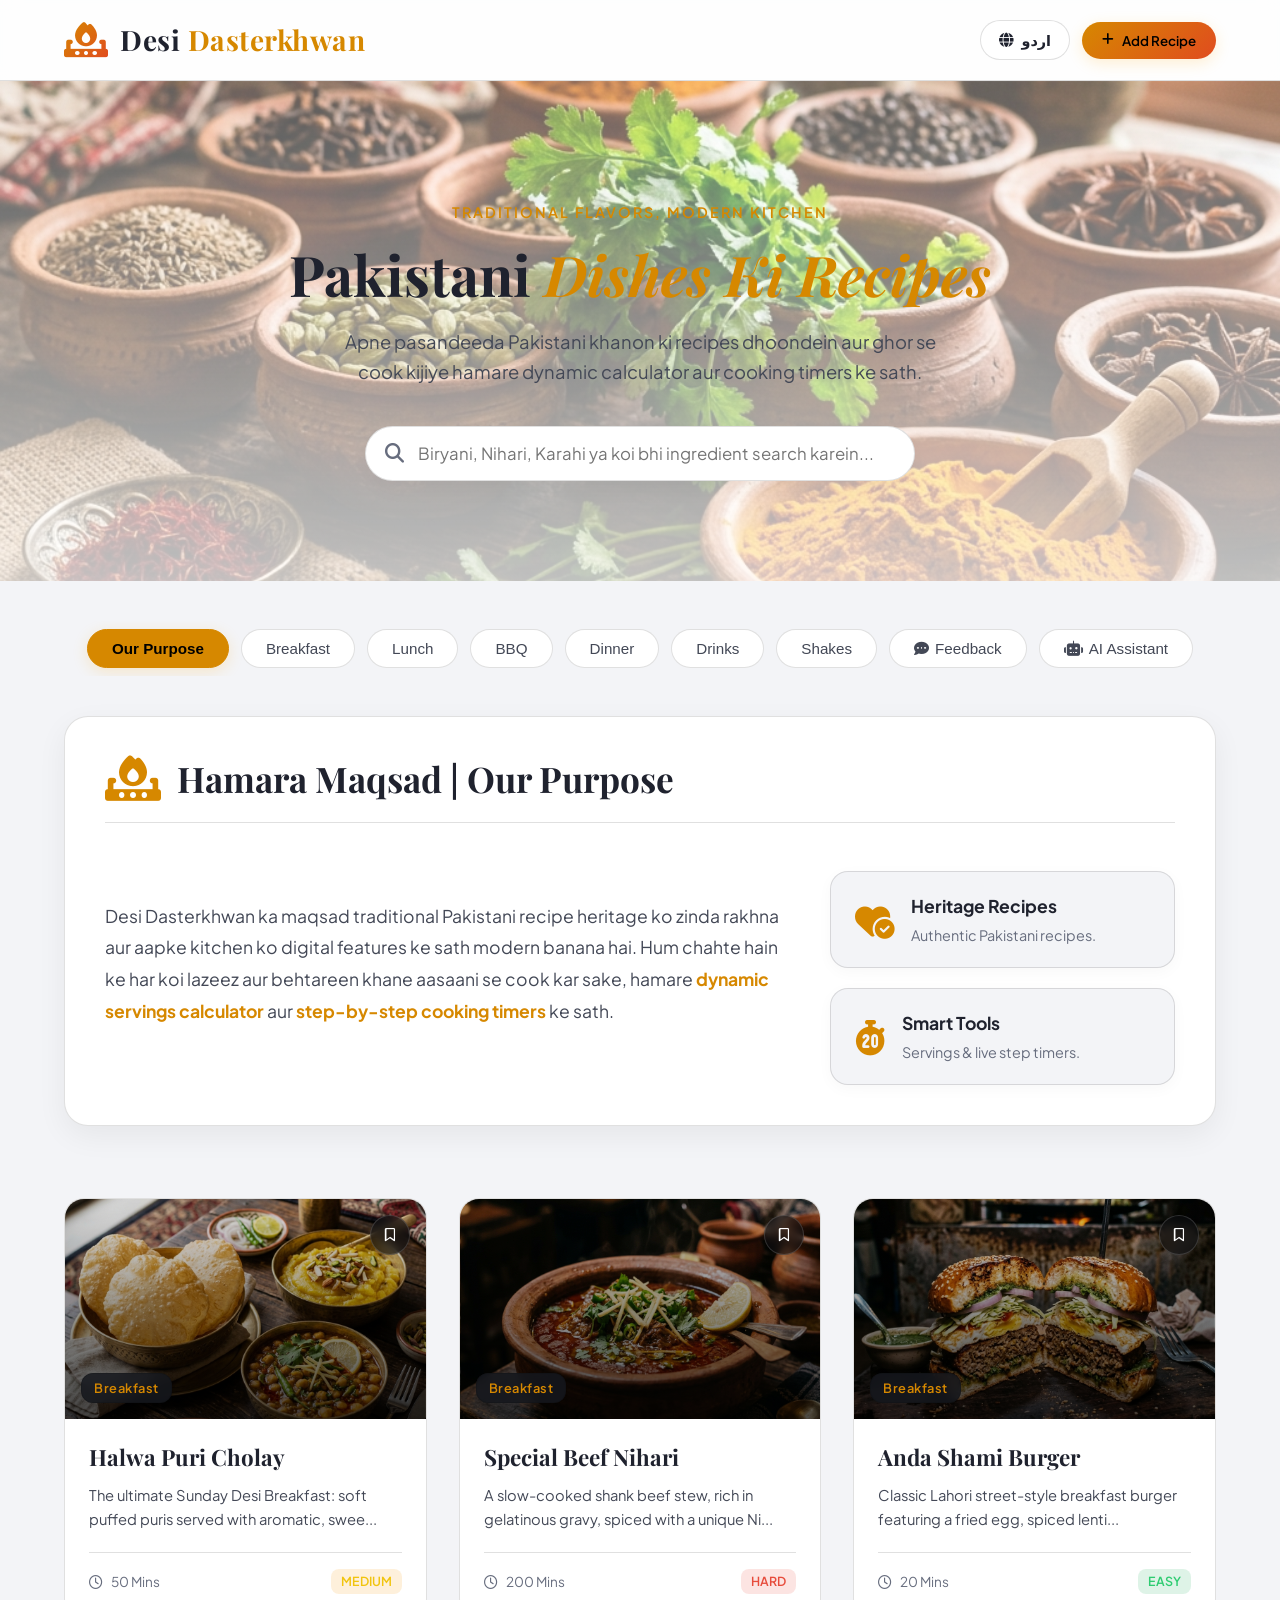
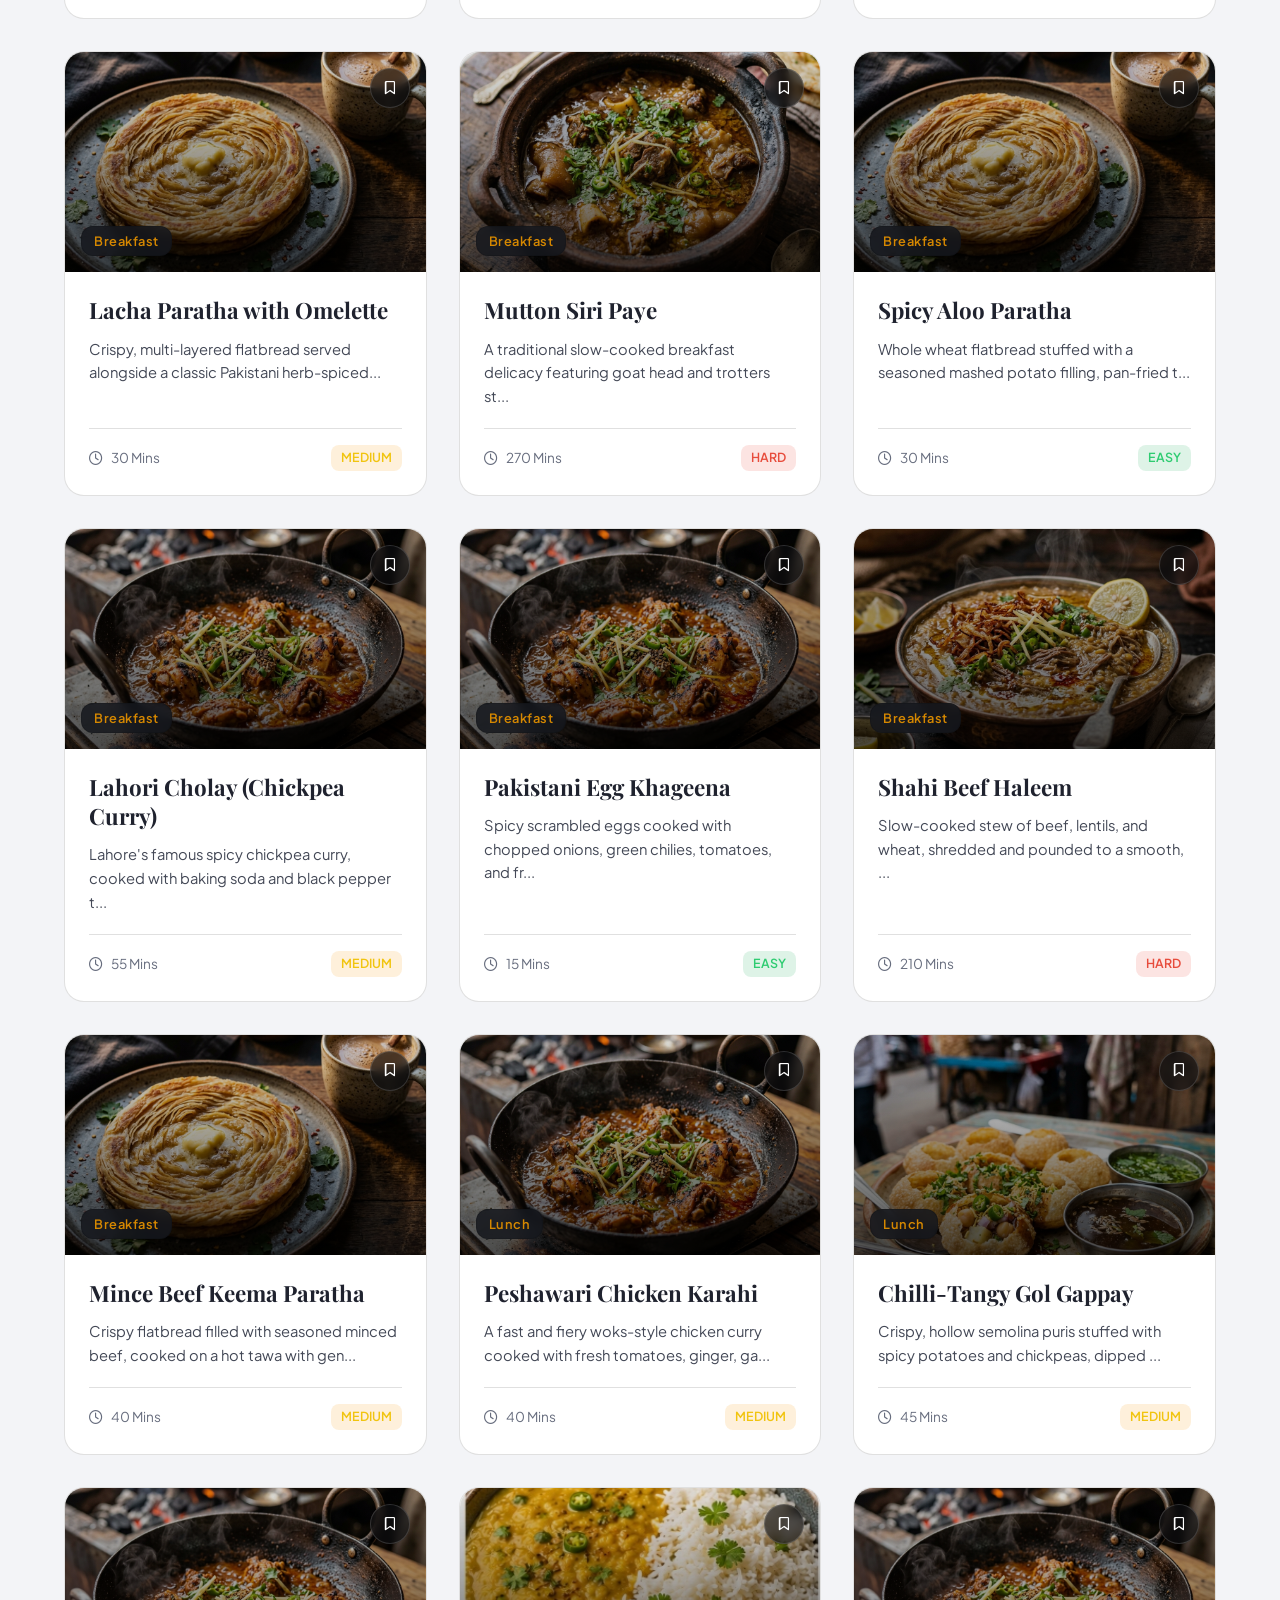
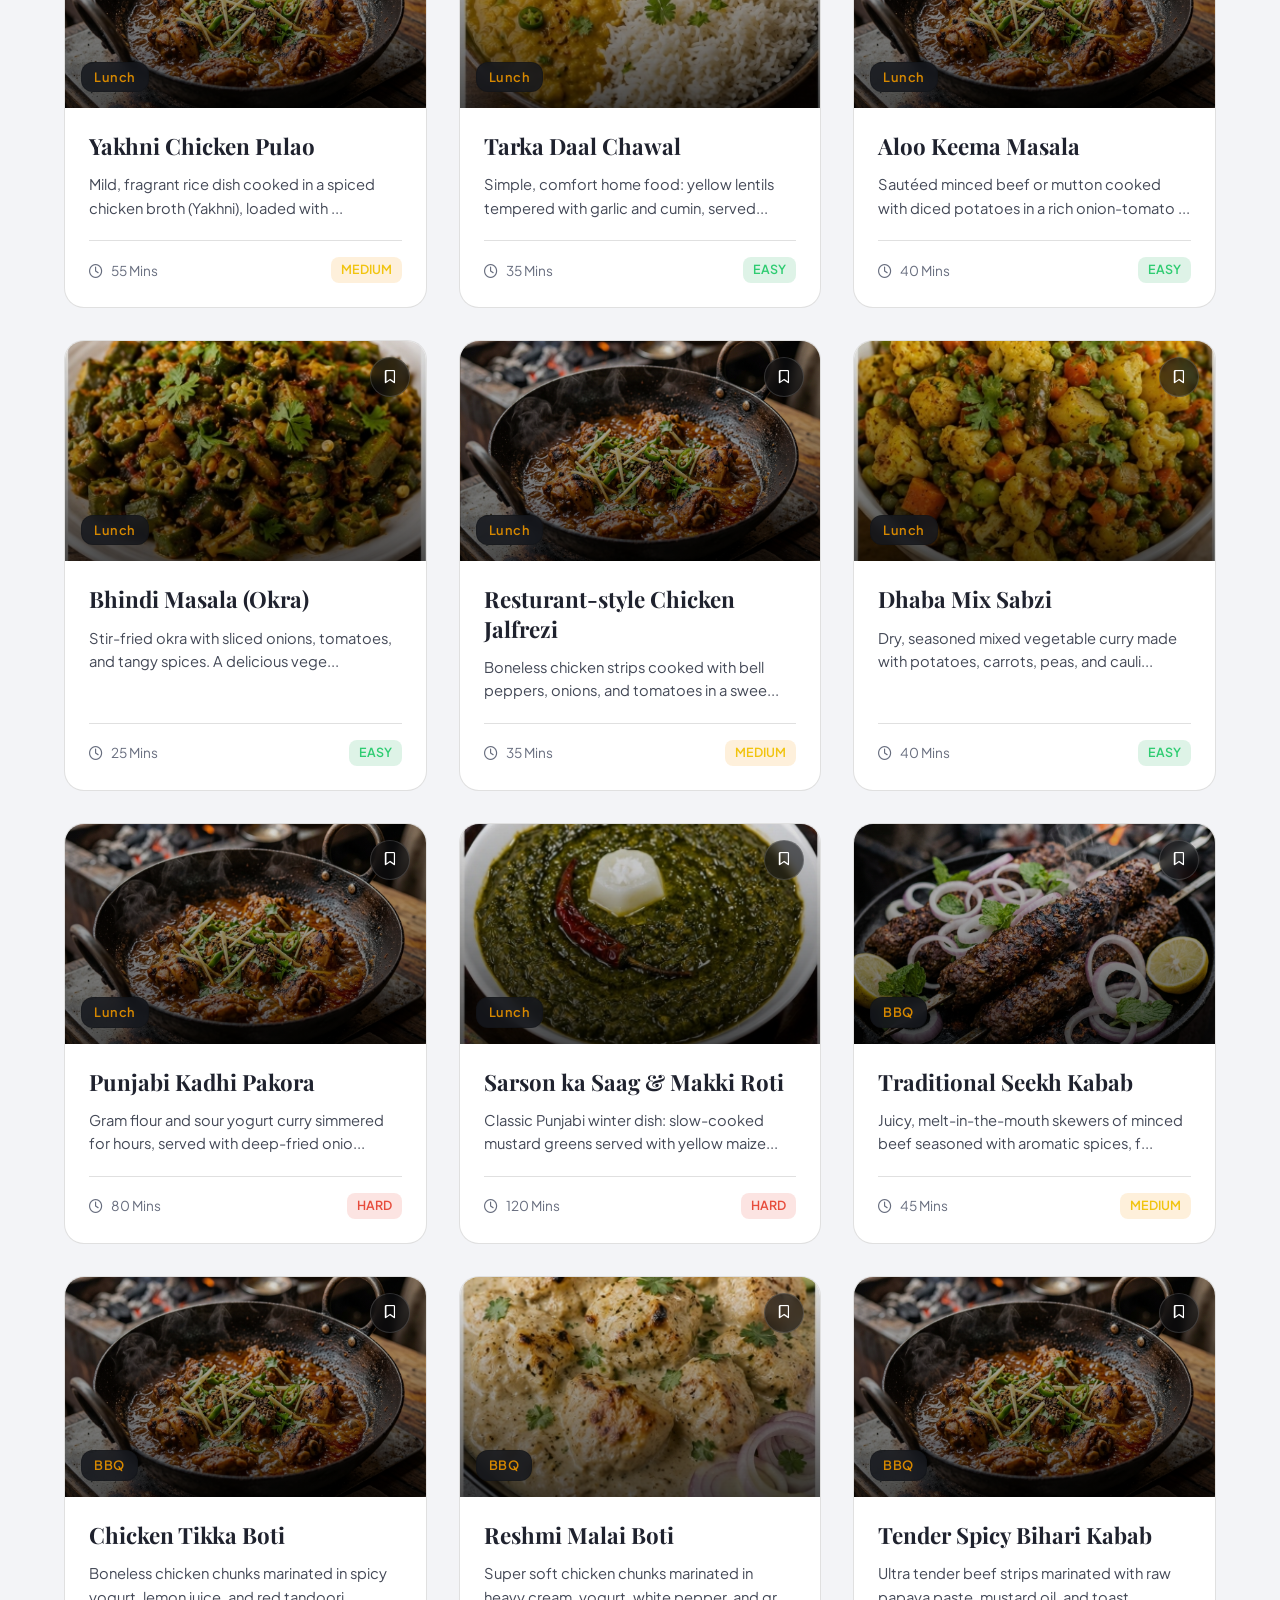
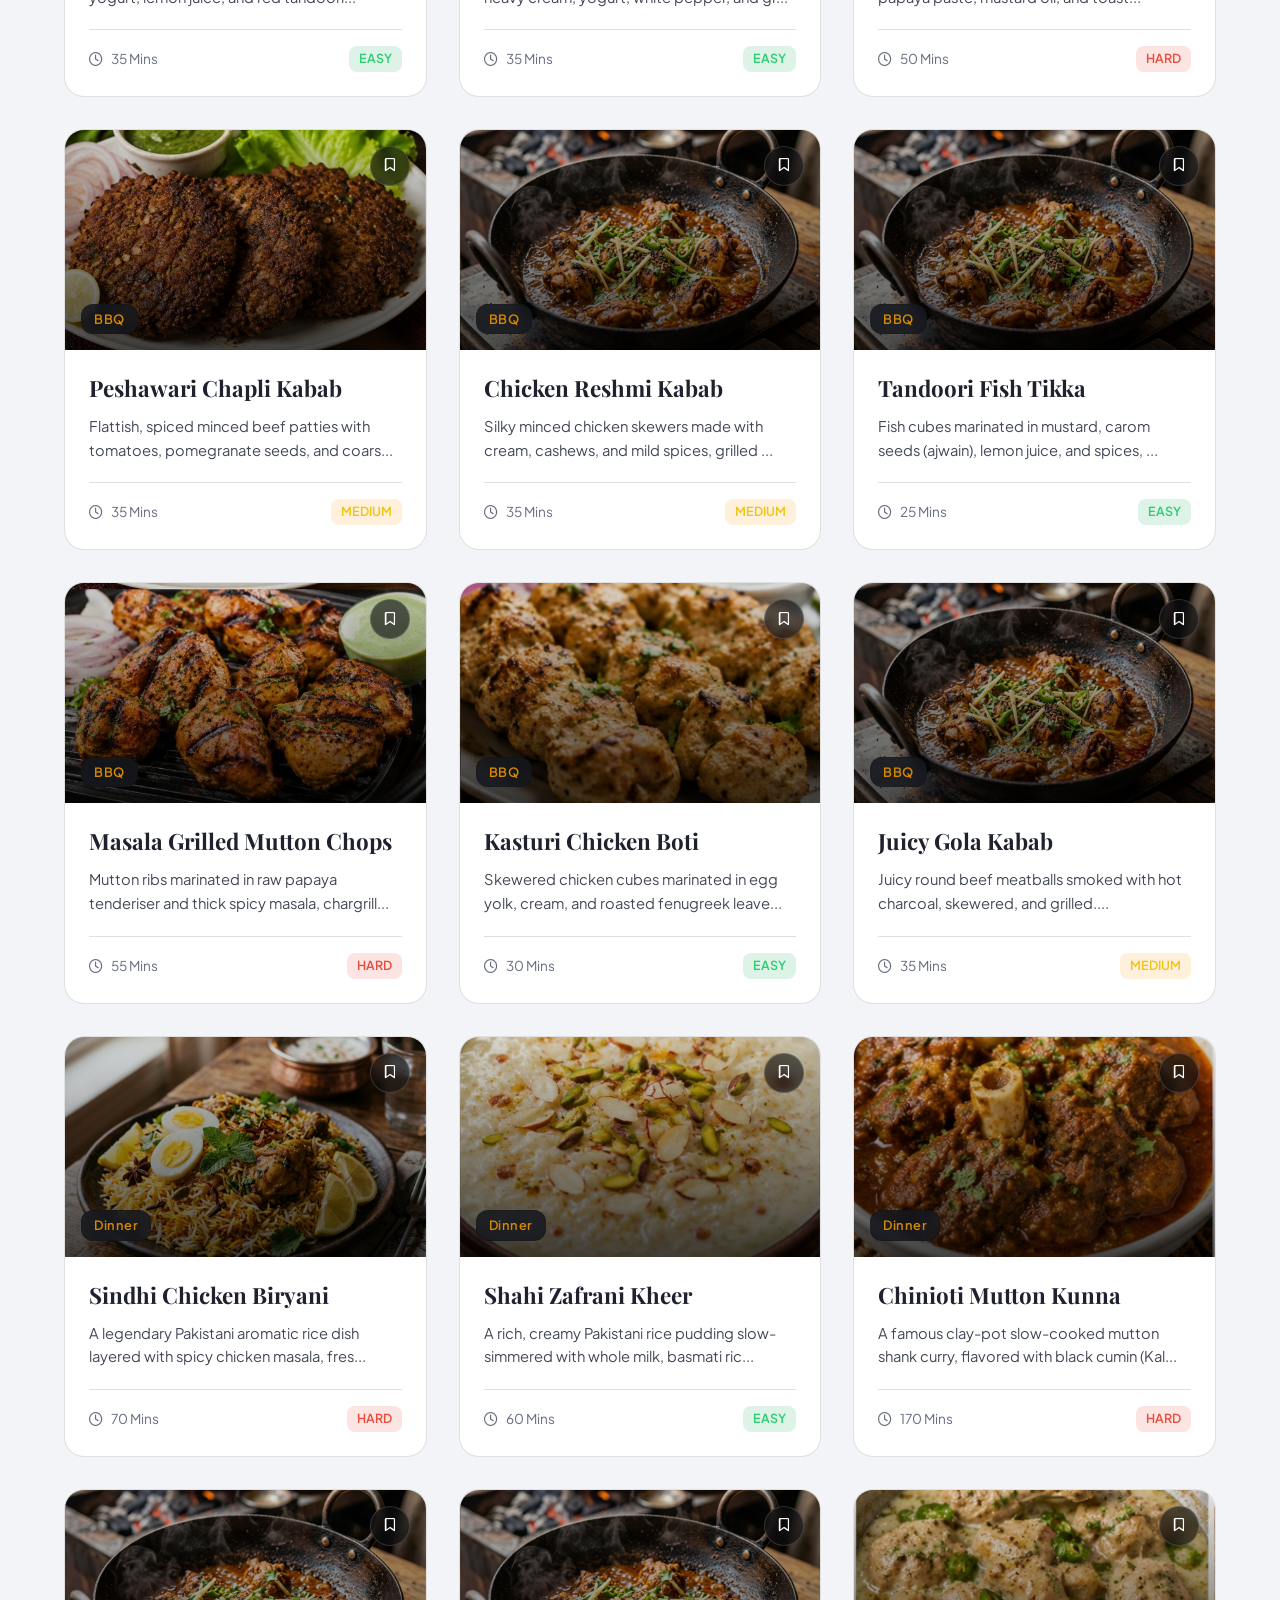
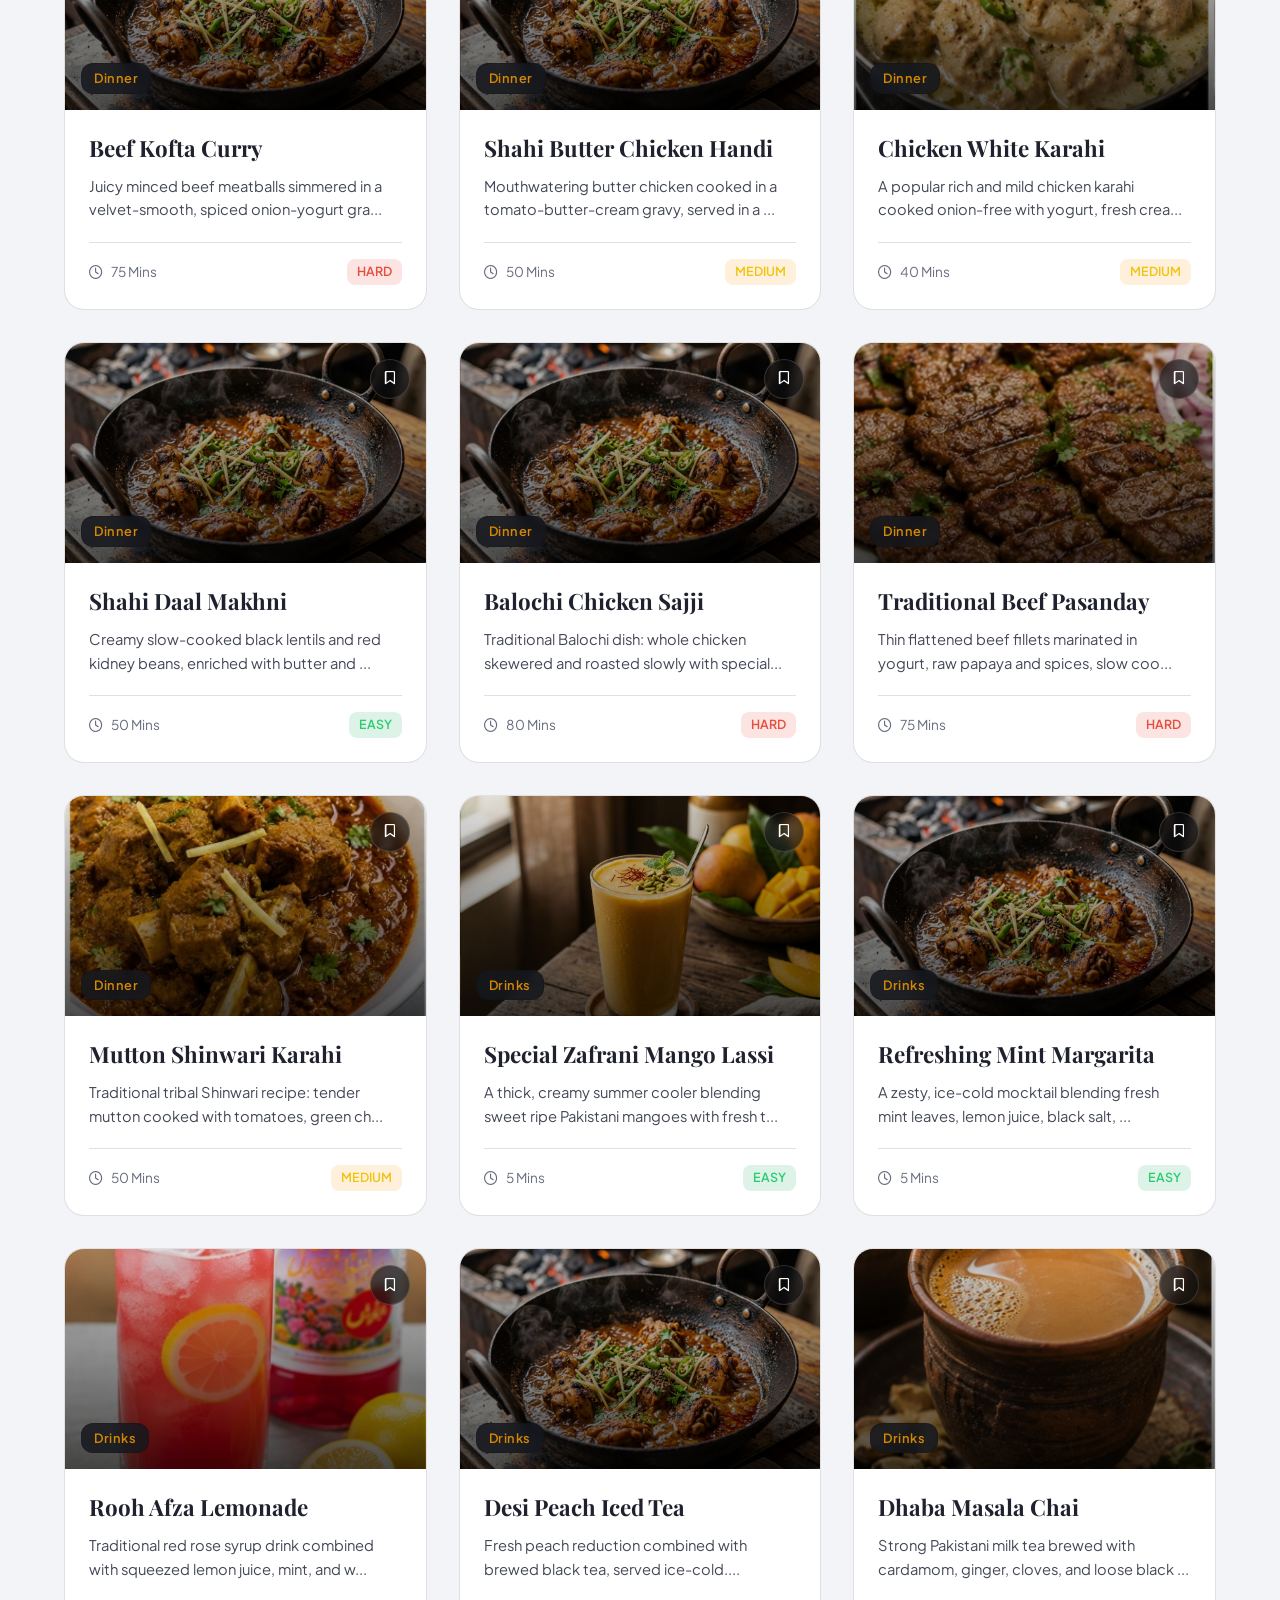
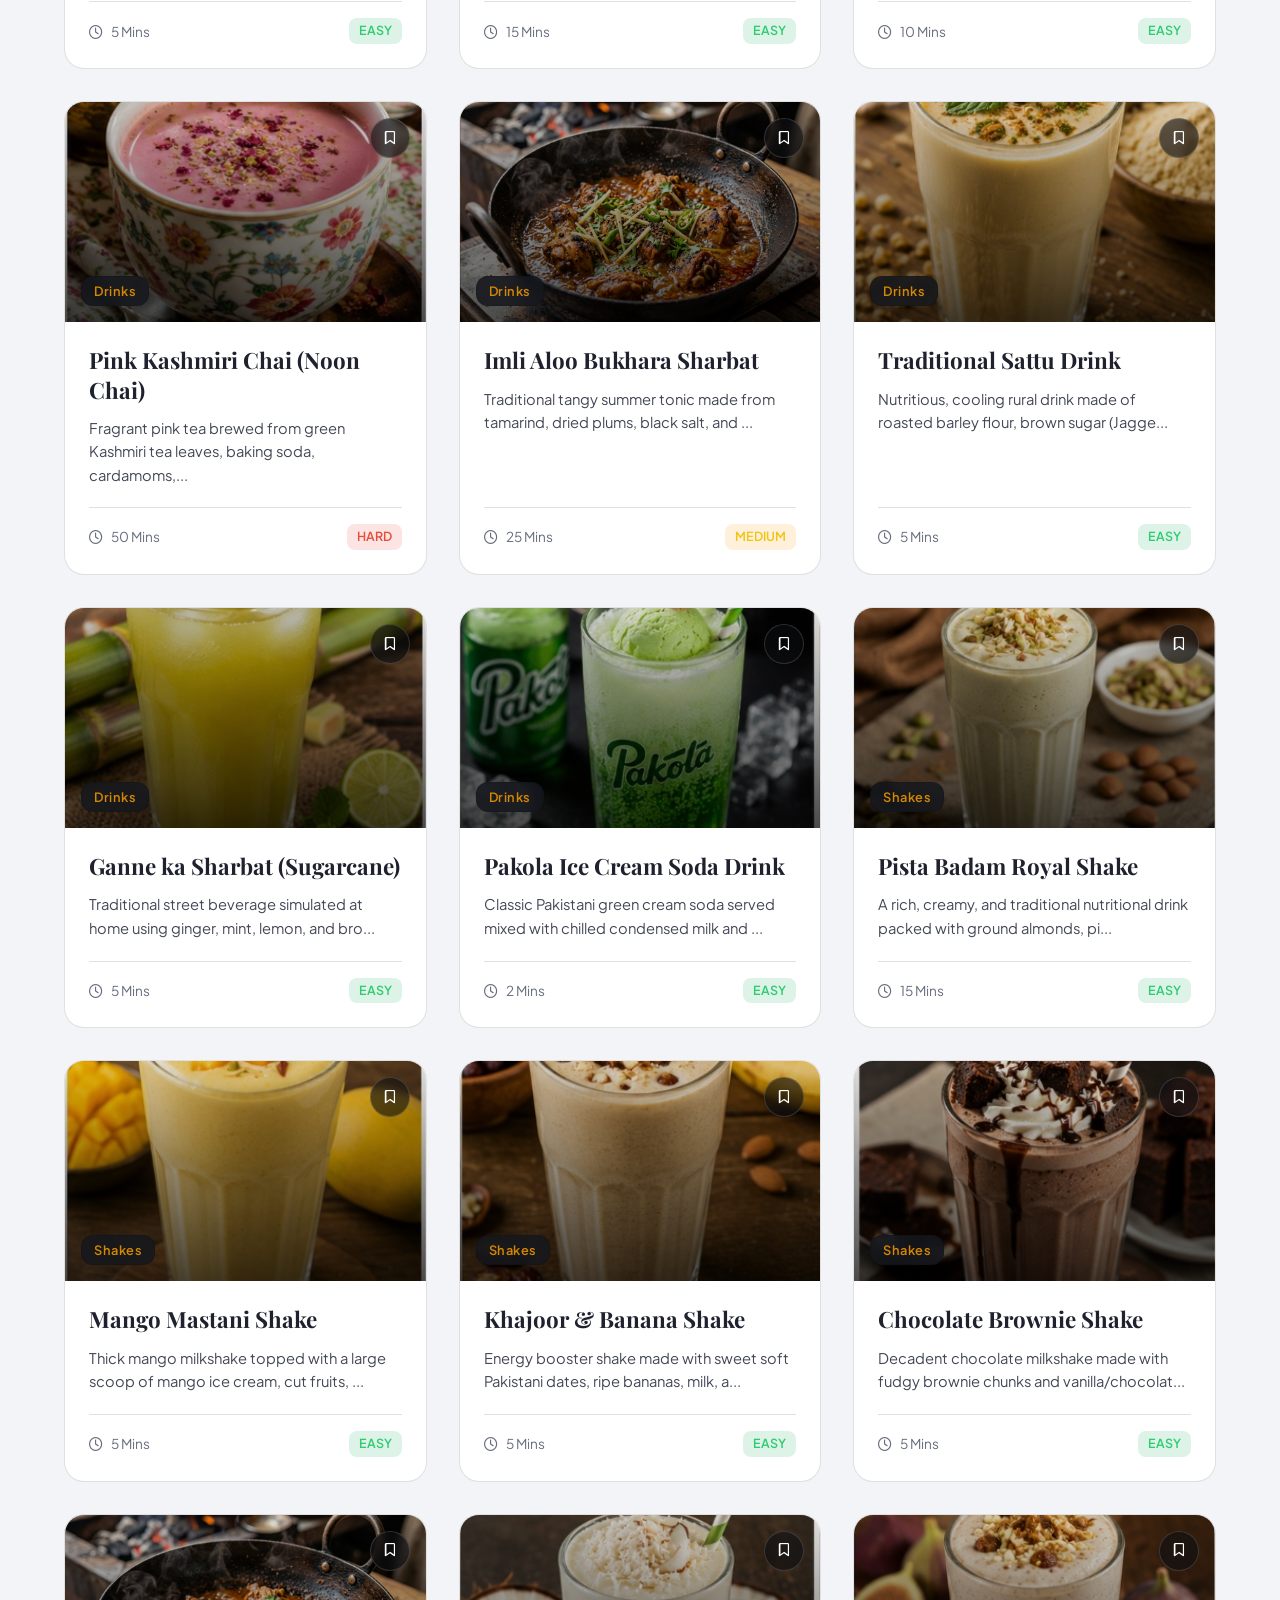
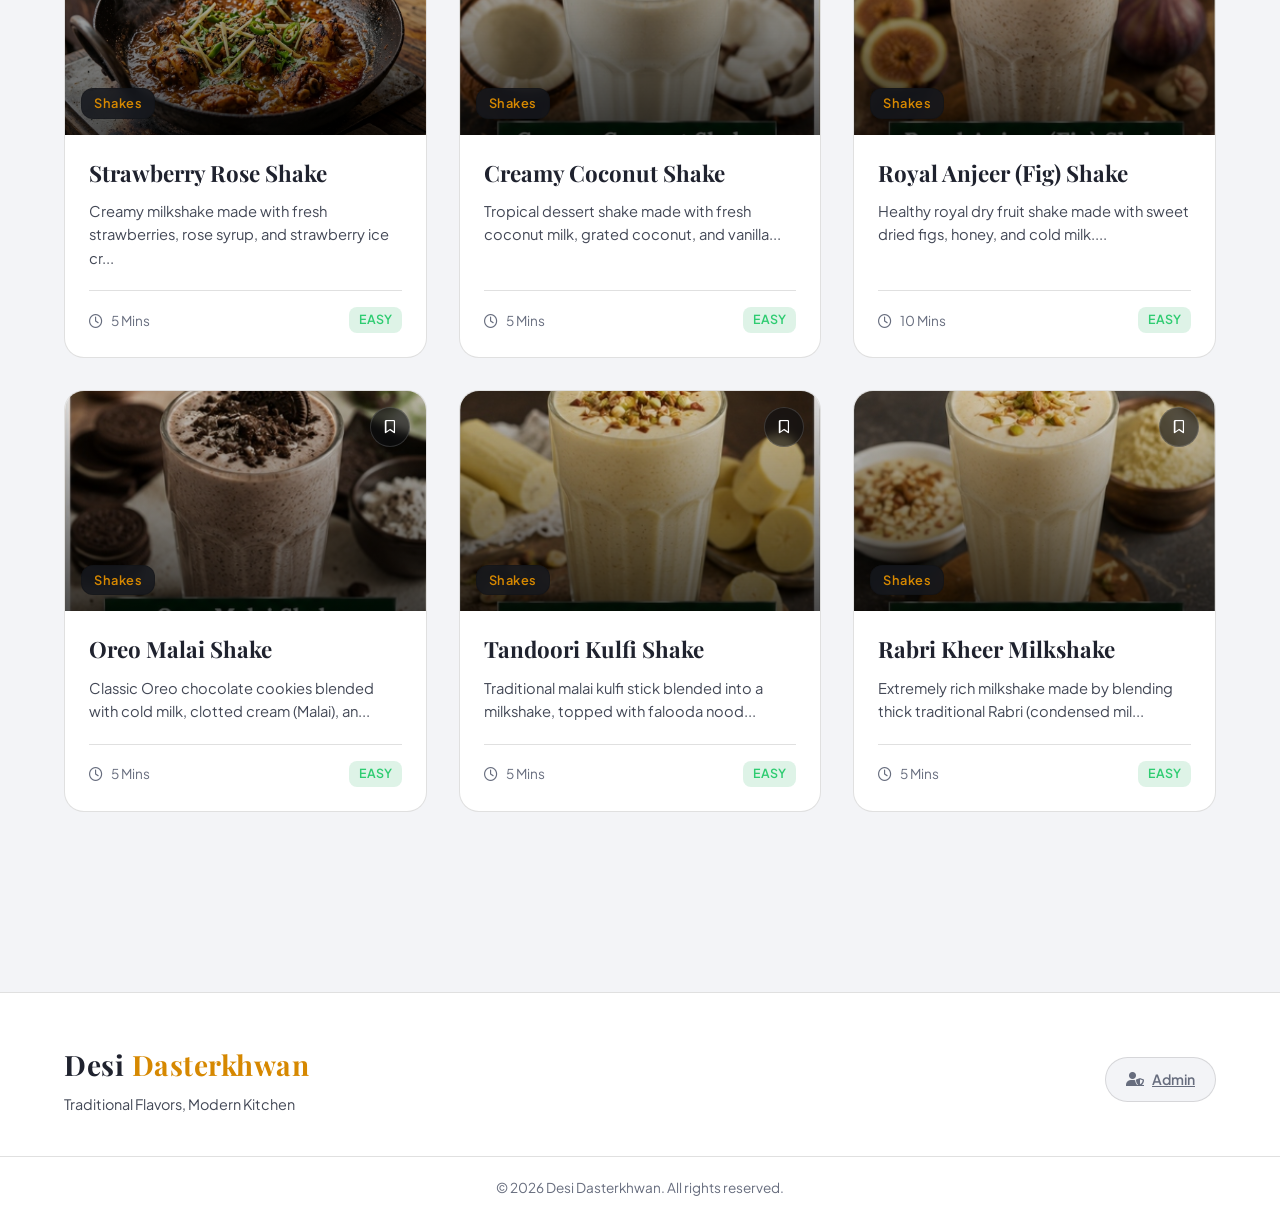
==== commit 64719cd6: "Add files via upload" ====
--- a/index.html
+++ b/index.html
@@ -274,6 +274,6 @@
     </div>
 
     <!-- Script File -->
-    <script src="app.js?v=1.4"></script>
+    <script src="app.js?v=1.5"></script>
 </body>
 </html>
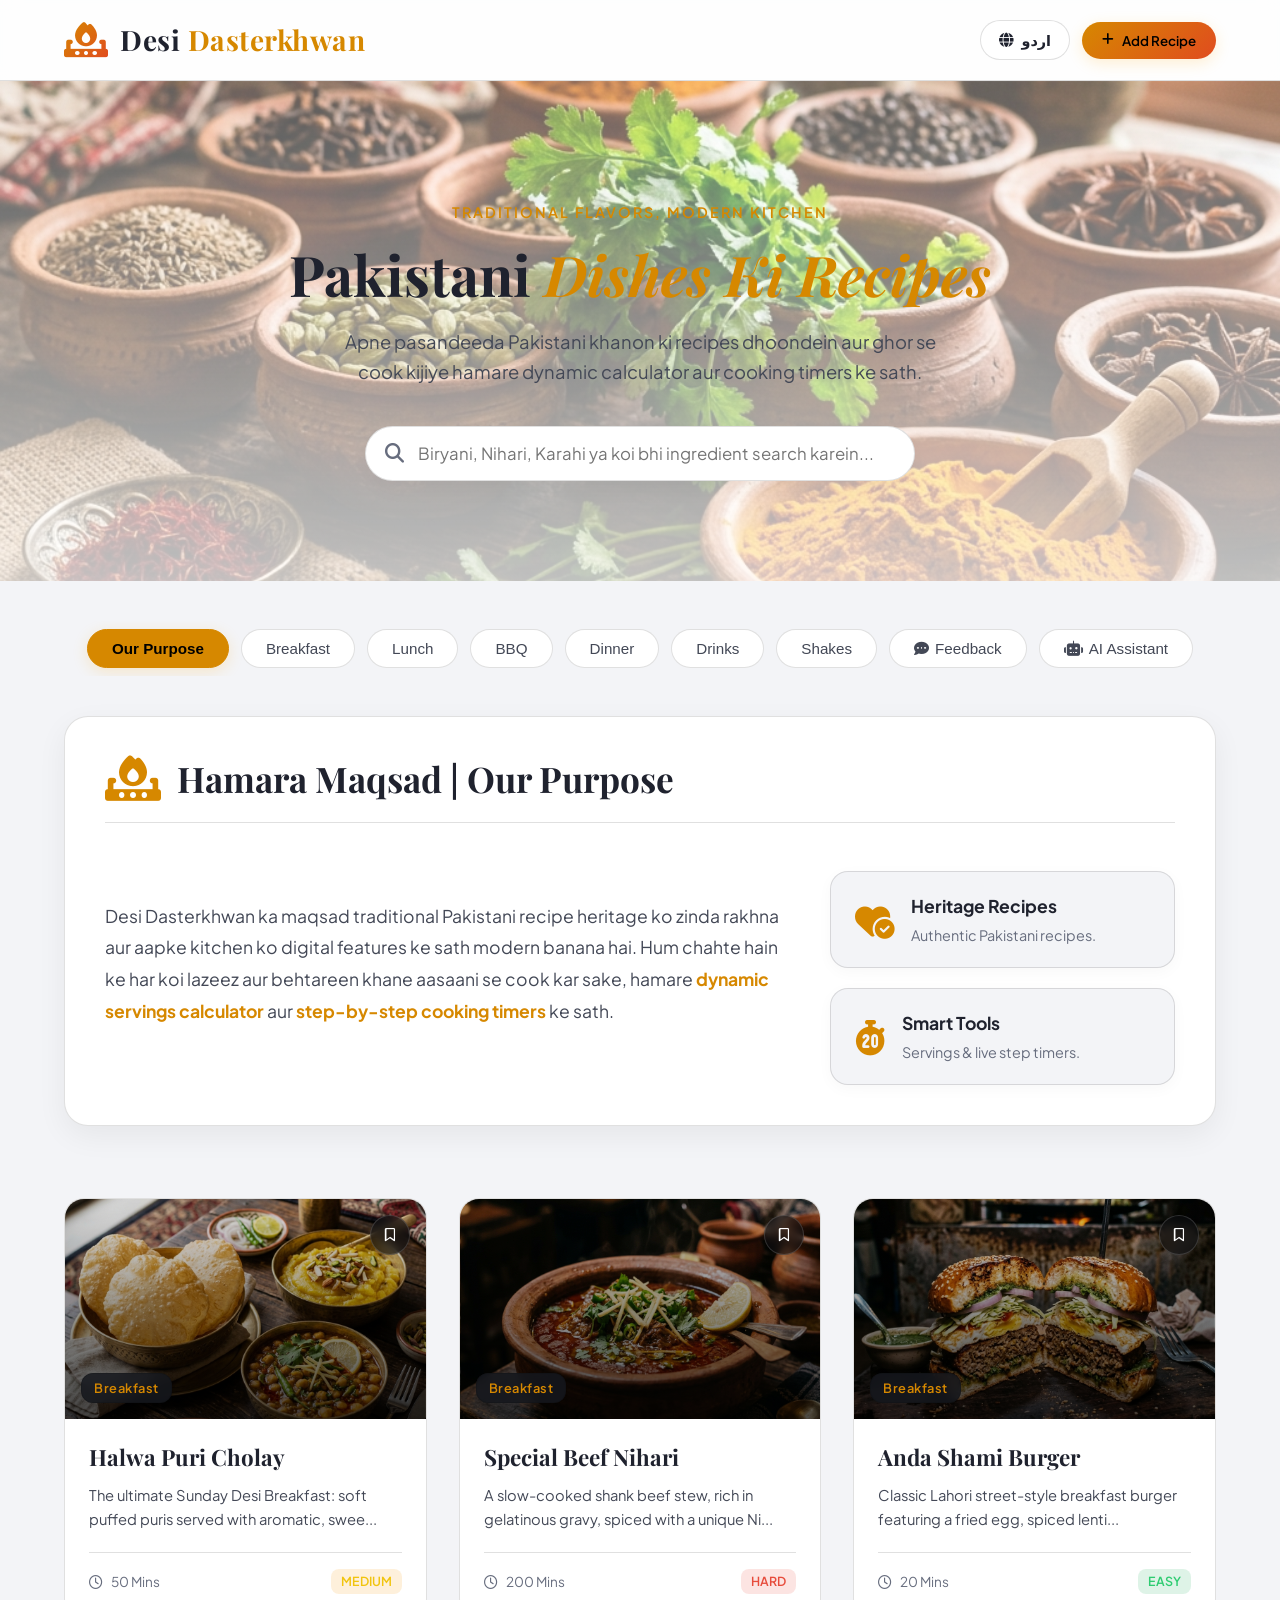
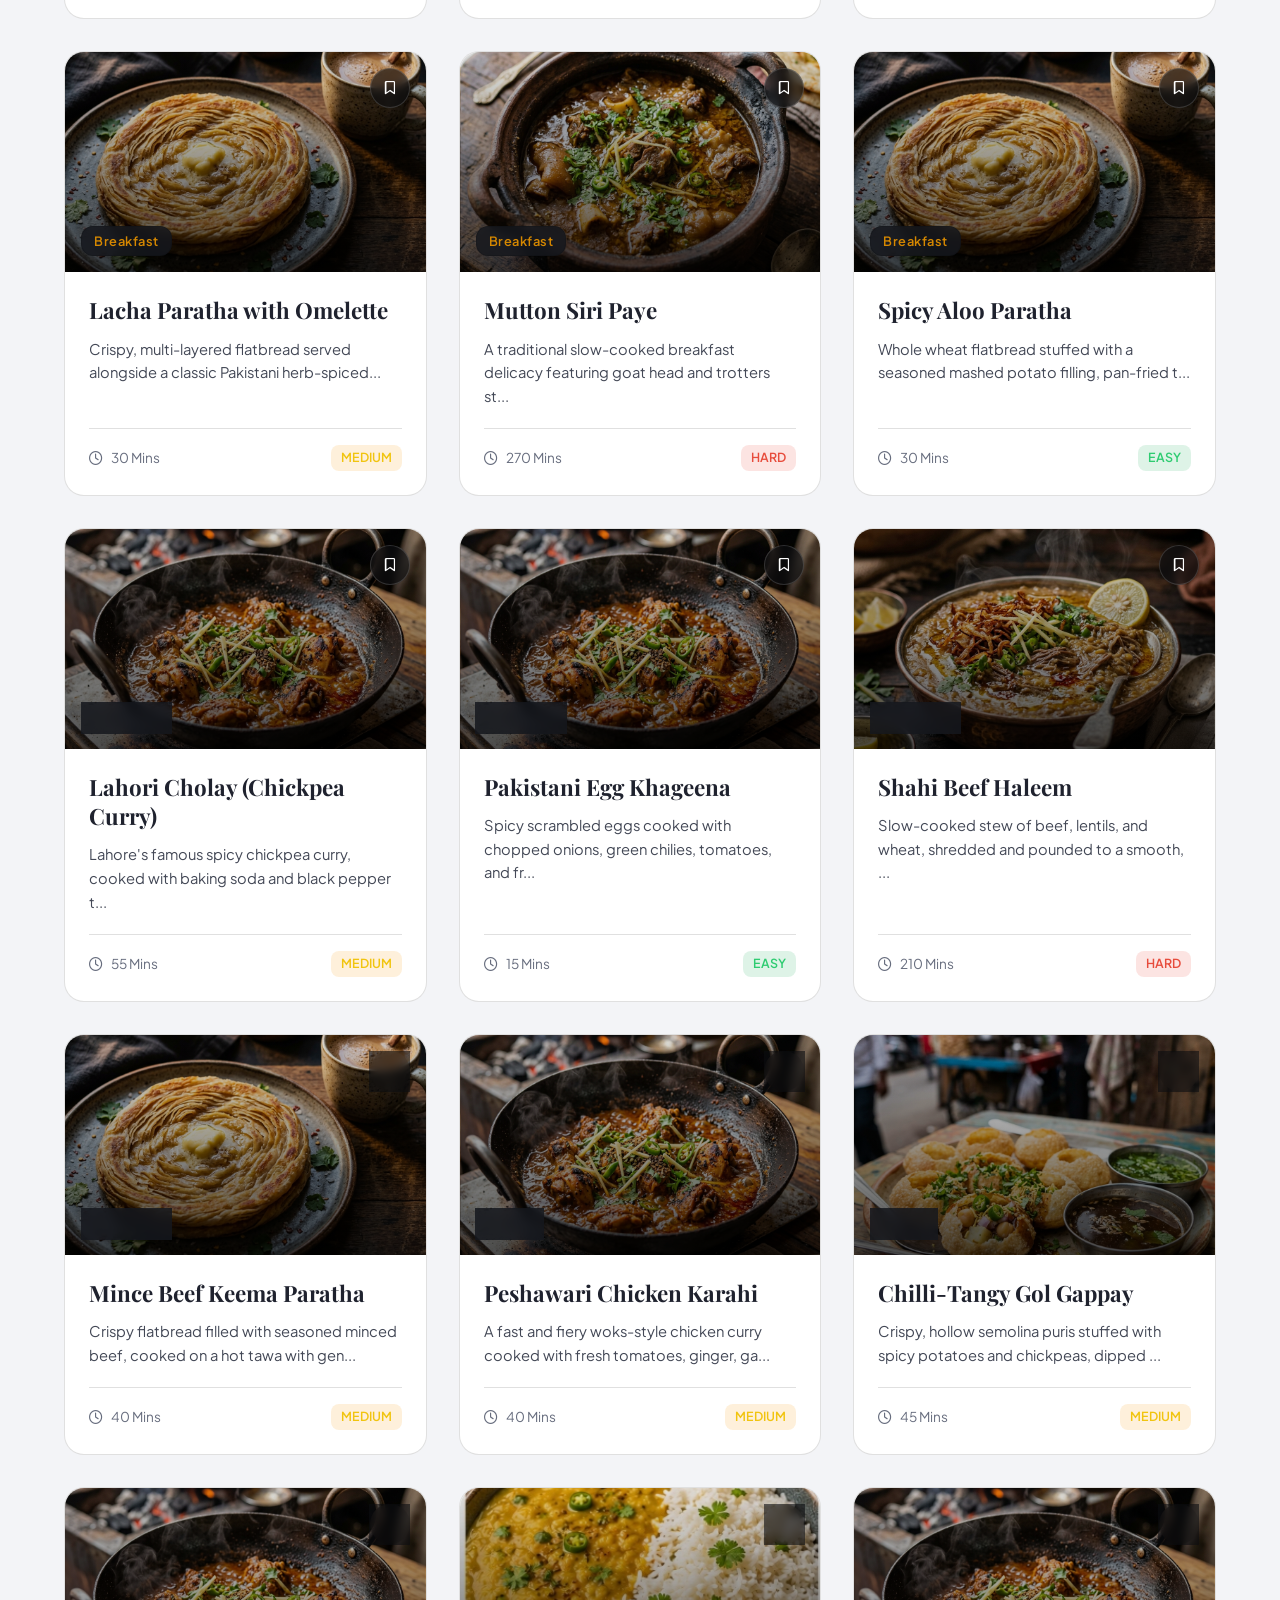
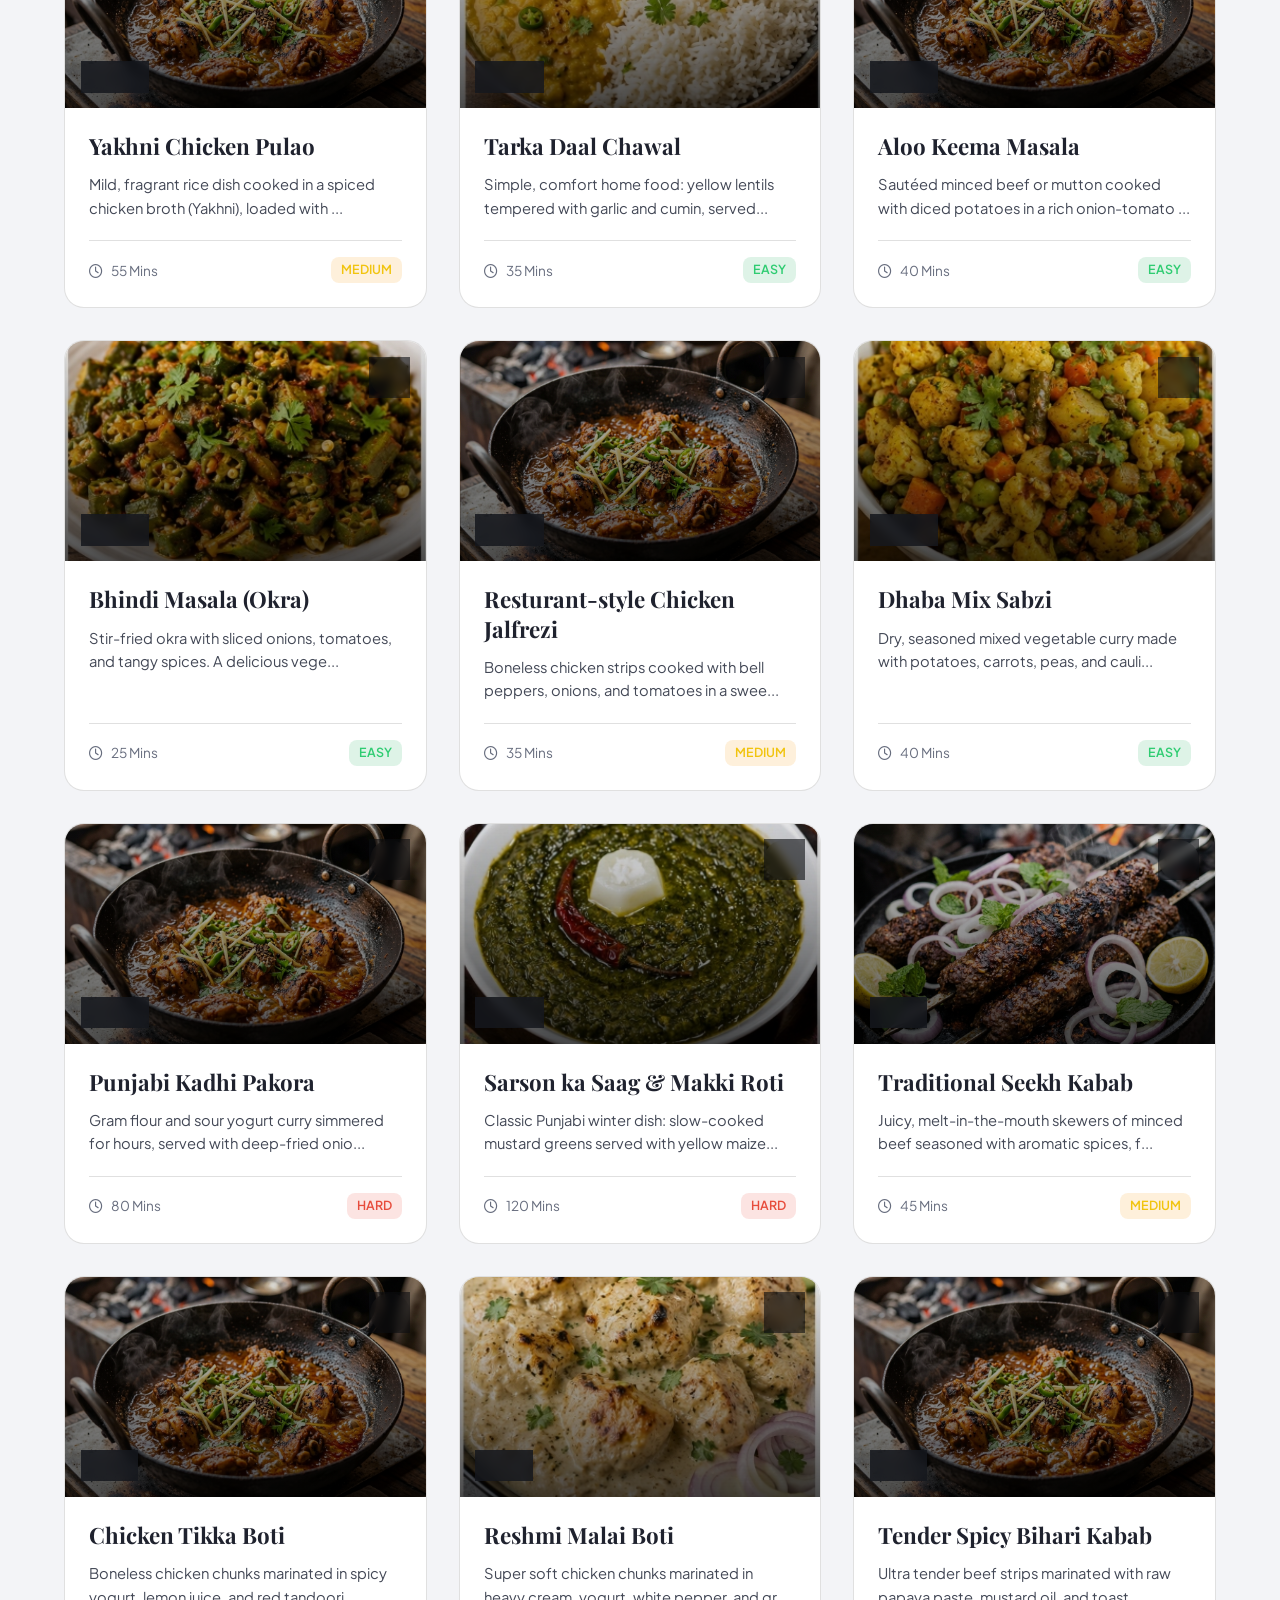
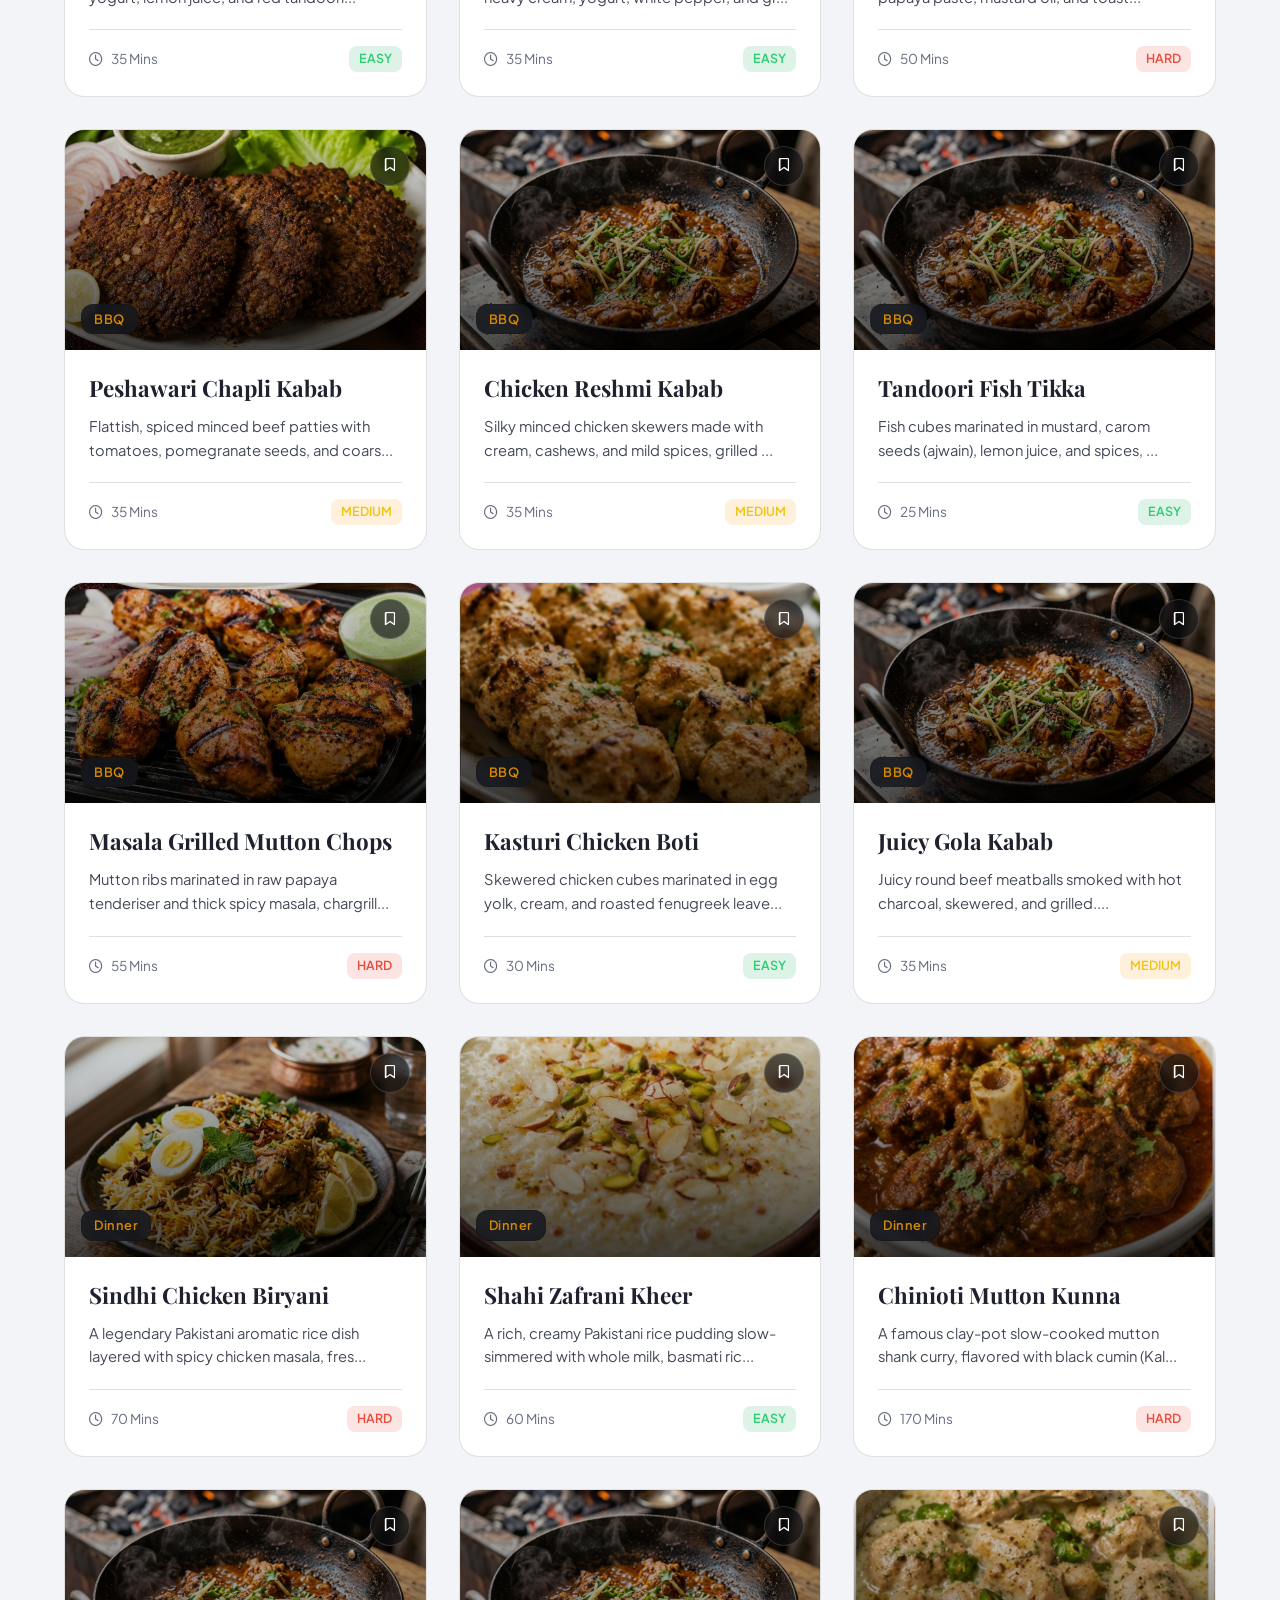
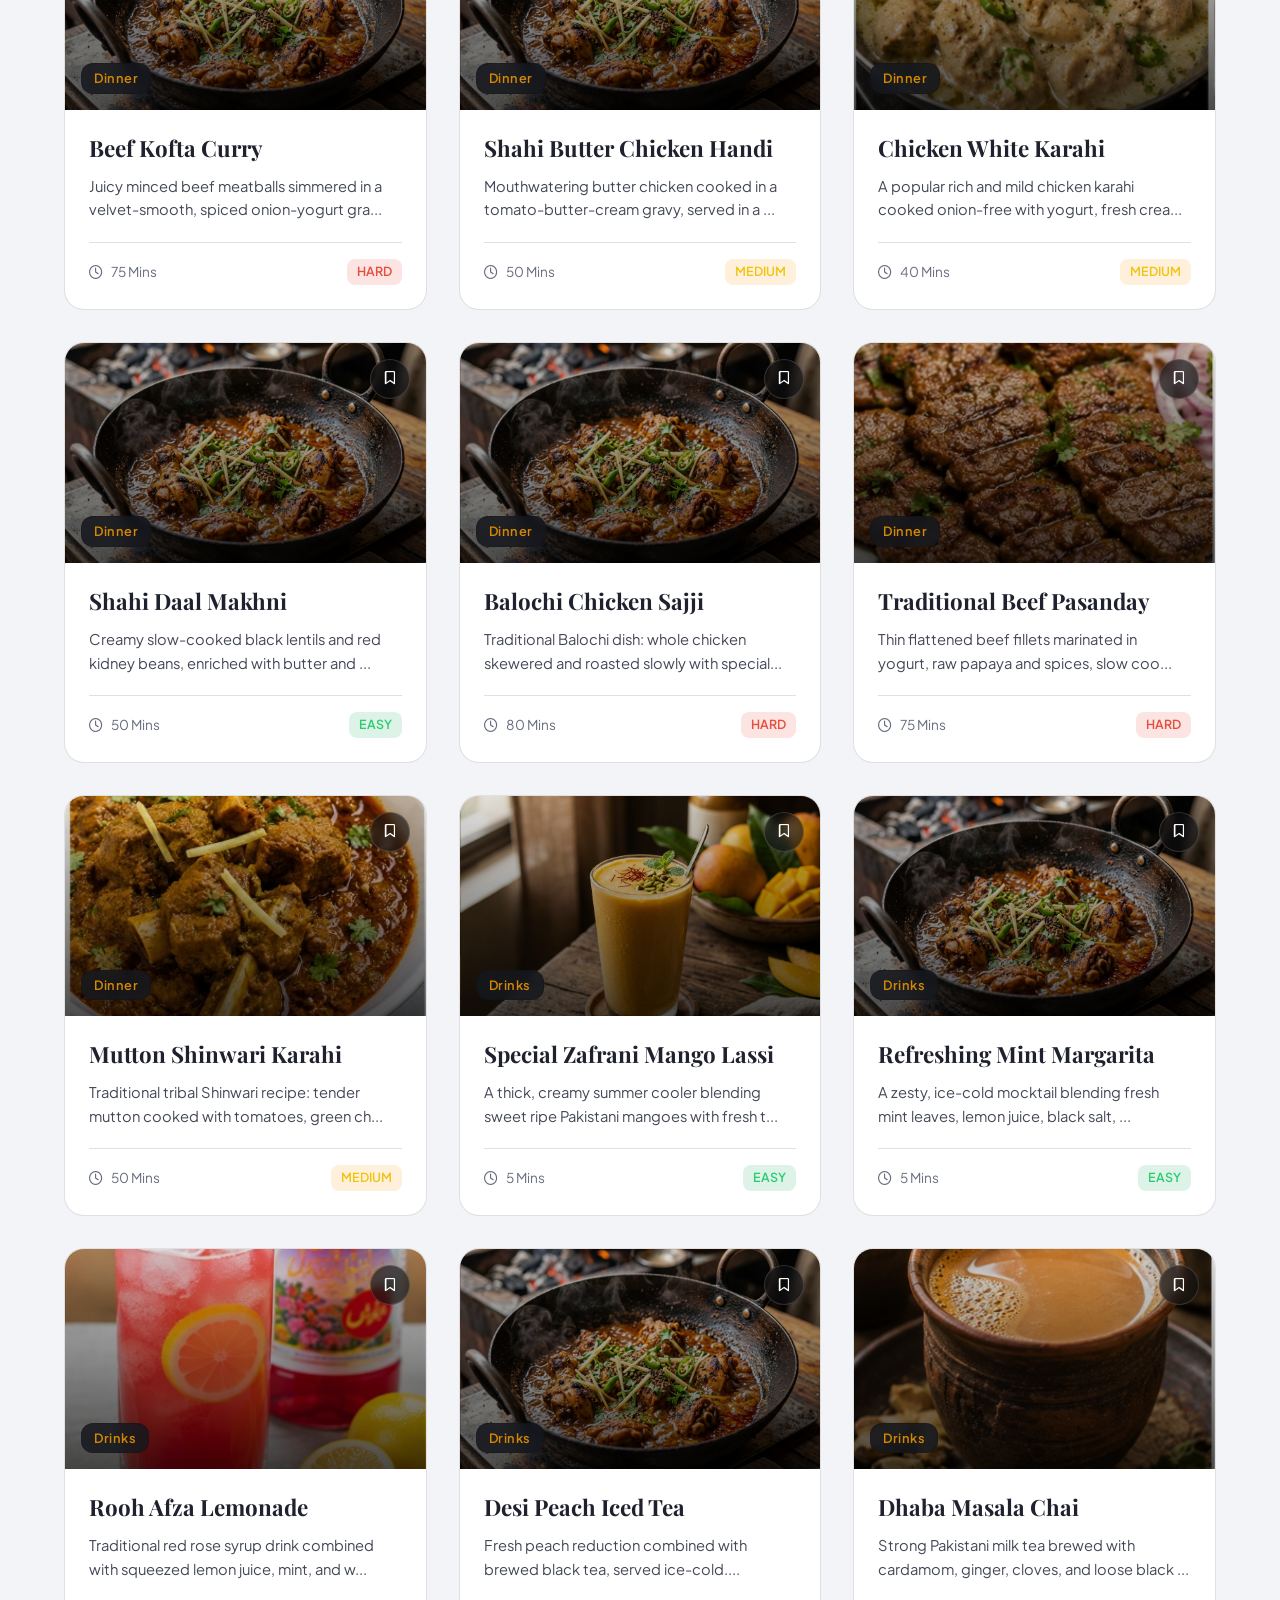
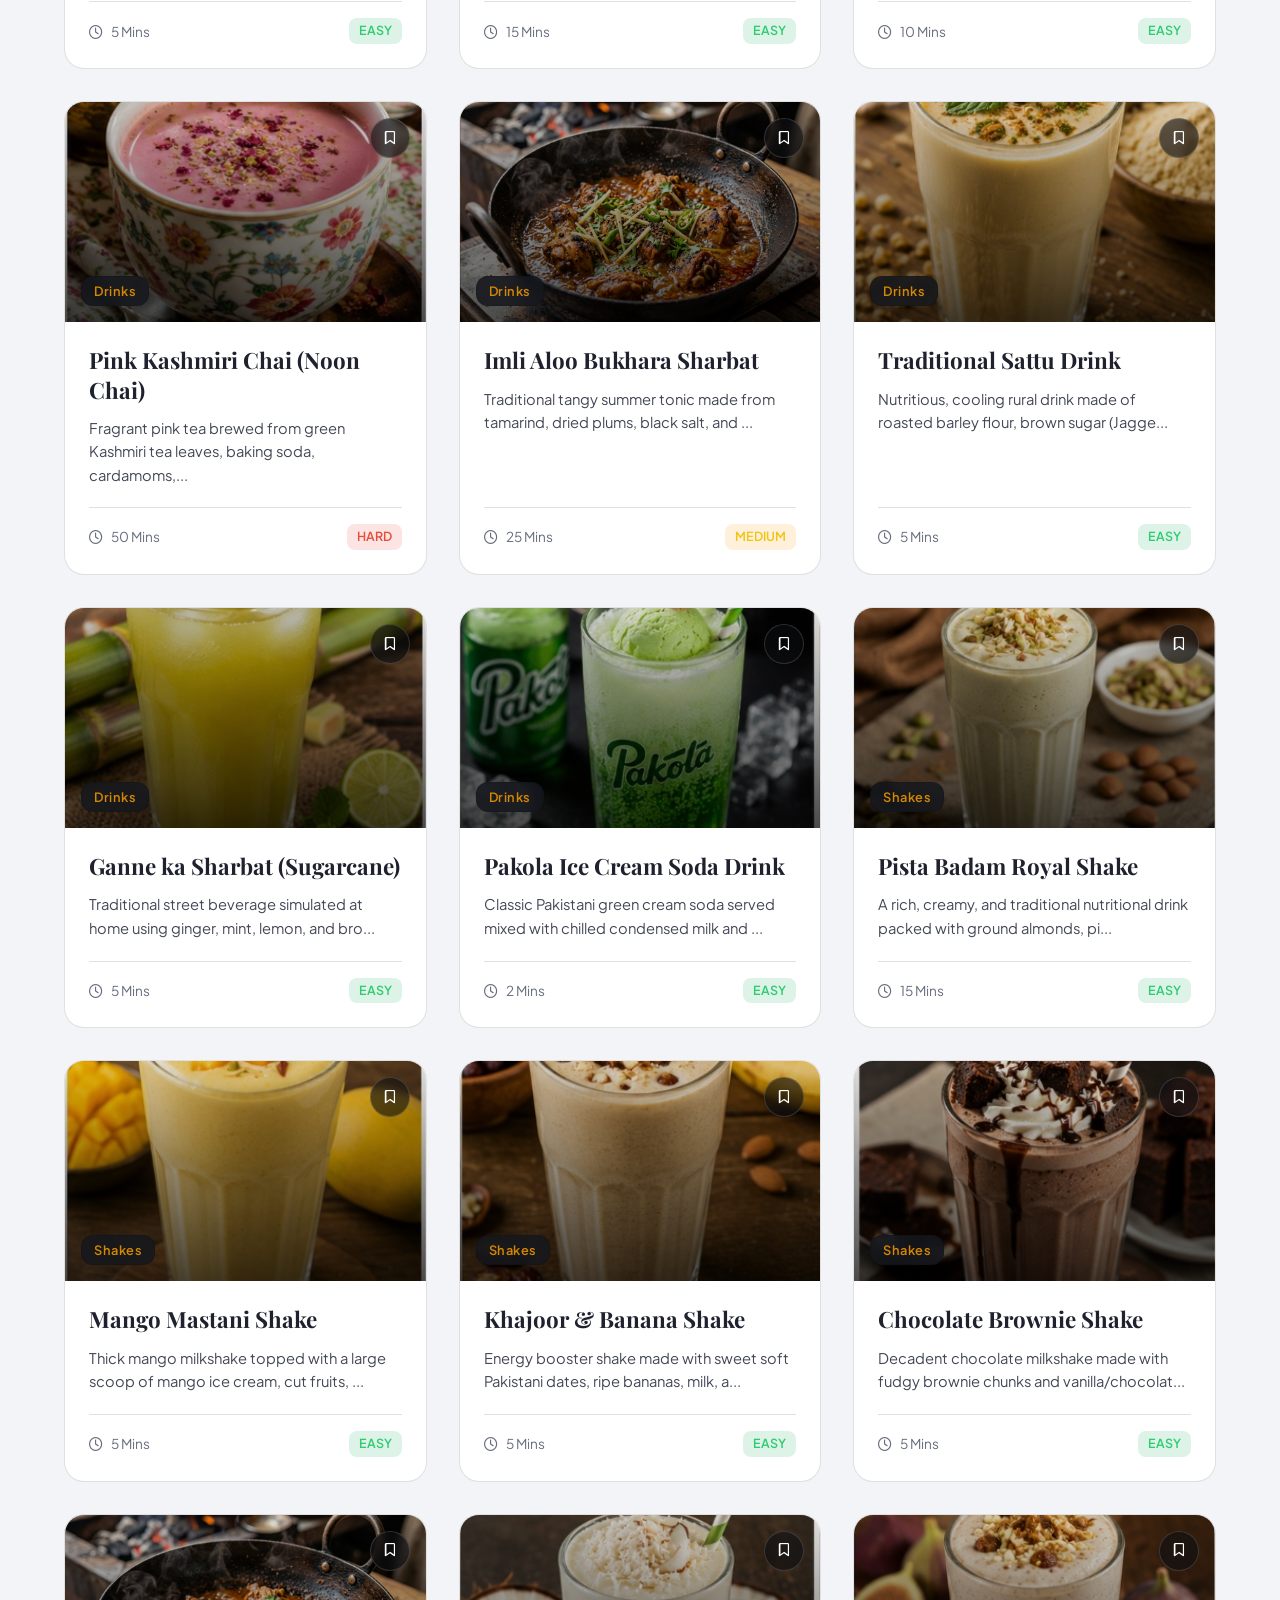
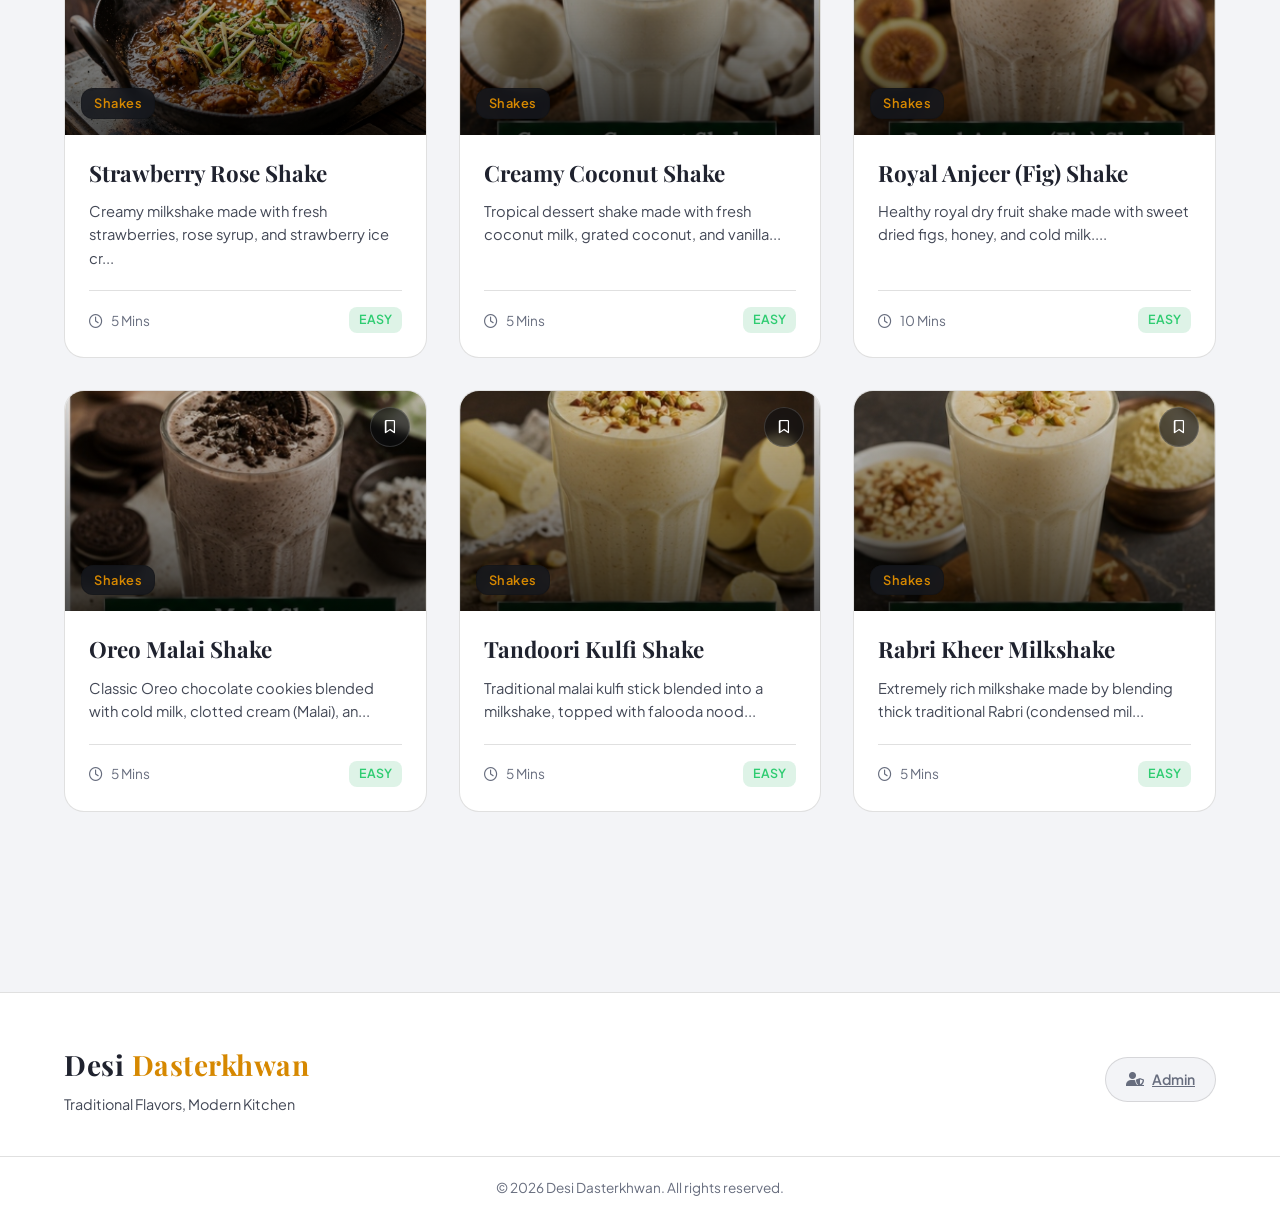
==== commit d9f463fe: "Add files via upload" ====
--- a/index.html
+++ b/index.html
@@ -111,7 +111,7 @@
     <!-- Recipe Details Modal -->
     <div class="modal" id="recipe-modal" role="dialog" aria-modal="true" aria-labelledby="modal-recipe-title">
         <div class="modal-content">
-            <button class="close-modal-btn" id="close-recipe-modal" aria-label="Close modal">&times;</button>
+            <button class="close-modal-btn" id="close-recipe-modal" onclick="closeModal()" aria-label="Close modal">&times;</button>
             
             <div class="modal-header-hero" id="modal-recipe-image" style="background-image: linear-gradient(to bottom, rgba(0,0,0,0.1), rgba(13, 14, 18, 0.95)); background-size: cover; background-position: center;">
                 <div class="modal-header-overlay"></div>
--- a/styles.css
+++ b/styles.css
@@ -2071,3 +2071,305 @@
     color: var(--color-text-muted);
     margin: 0;
 }
+
+/* ==========================================================================
+   Modal Popup System & Recipe Details Styling
+   ========================================================================== */
+.modal {
+    display: none;
+    position: fixed;
+    top: 0;
+    left: 0;
+    width: 100%;
+    height: 100%;
+    background-color: rgba(0, 0, 0, 0.75);
+    backdrop-filter: blur(8px);
+    -webkit-backdrop-filter: blur(8px);
+    z-index: 99999;
+    overflow-y: auto;
+    align-items: center;
+    justify-content: center;
+    padding: 20px;
+}
+
+.modal.show {
+    display: flex !important;
+    animation: fadeInModal 0.3s cubic-bezier(0.16, 1, 0.3, 1) forwards;
+}
+
+@keyframes fadeInModal {
+    from {
+        opacity: 0;
+        transform: scale(0.95);
+    }
+    to {
+        opacity: 1;
+        transform: scale(1);
+    }
+}
+
+.modal-content {
+    background: var(--color-surface, #ffffff);
+    border: 1px solid var(--color-border, #e2e8f0);
+    border-radius: 28px;
+    max-width: 900px;
+    width: 100%;
+    max-height: 90vh;
+    overflow-y: auto;
+    position: relative;
+    box-shadow: 0 25px 50px -12px rgba(0, 0, 0, 0.25);
+    color: var(--color-text-primary, #1e293b);
+}
+
+.close-modal-btn {
+    position: absolute;
+    top: 20px;
+    right: 20px;
+    width: 44px;
+    height: 44px;
+    border-radius: 50%;
+    background: rgba(0, 0, 0, 0.5);
+    color: #ffffff;
+    border: 1px solid rgba(255, 255, 255, 0.2);
+    font-size: 1.6rem;
+    cursor: pointer;
+    display: flex;
+    align-items: center;
+    justify-content: center;
+    z-index: 10;
+    transition: all 0.2s ease;
+}
+
+.close-modal-btn:hover {
+    background: #e74c3c;
+    border-color: #e74c3c;
+    transform: rotate(90deg);
+}
+
+.modal-header-hero {
+    min-height: 280px;
+    position: relative;
+    display: flex;
+    align-items: flex-end;
+    padding: 30px;
+    border-radius: 28px 28px 0 0;
+}
+
+.modal-header-overlay {
+    position: absolute;
+    top: 0; left: 0; right: 0; bottom: 0;
+    background: linear-gradient(to bottom, rgba(0,0,0,0.1), rgba(15, 23, 42, 0.95));
+}
+
+.modal-title-wrap {
+    position: relative;
+    z-index: 2;
+    color: #ffffff;
+}
+
+.modal-recipe-title {
+    font-family: var(--font-heading);
+    font-size: 2.2rem;
+    font-weight: 700;
+    margin-bottom: 8px;
+    color: #ffffff;
+}
+
+.modal-recipe-desc {
+    color: rgba(255, 255, 255, 0.85);
+    font-size: 1rem;
+    line-height: 1.5;
+}
+
+.modal-body {
+    padding: 30px;
+}
+
+.modal-summary-bar {
+    display: flex;
+    flex-wrap: wrap;
+    justify-content: space-between;
+    align-items: center;
+    gap: 20px;
+    padding-bottom: 24px;
+    margin-bottom: 24px;
+    border-bottom: 1px solid var(--color-border, #e2e8f0);
+}
+
+.modal-stats {
+    display: flex;
+    gap: 24px;
+    flex-wrap: wrap;
+}
+
+.stat-box {
+    display: flex;
+    flex-direction: column;
+    gap: 4px;
+}
+
+.stat-box .stat-label {
+    font-size: 0.8rem;
+    text-transform: uppercase;
+    letter-spacing: 0.5px;
+    color: var(--color-text-muted, #64748b);
+    font-weight: 600;
+}
+
+.stat-box .stat-value {
+    font-size: 1.1rem;
+    font-weight: 700;
+    color: var(--color-text-primary, #1e293b);
+}
+
+.modal-action-btn {
+    background: var(--color-bg, #f8fafc);
+    border: 1px solid var(--color-border, #cbd5e1);
+    color: var(--color-text-primary, #1e293b);
+    padding: 10px 20px;
+    border-radius: 50px;
+    font-weight: 600;
+    cursor: pointer;
+    display: inline-flex;
+    align-items: center;
+    gap: 8px;
+    transition: all 0.2s ease;
+}
+
+.modal-action-btn:hover, .modal-action-btn.active {
+    background: var(--color-primary, #e05624);
+    color: #ffffff;
+    border-color: var(--color-primary, #e05624);
+}
+
+.recipe-layout-grid {
+    display: grid;
+    grid-template-columns: 1fr 1.4fr;
+    gap: 30px;
+}
+
+@media (max-width: 768px) {
+    .recipe-layout-grid {
+        grid-template-columns: 1fr;
+    }
+}
+
+.ingredients-panel h4, .instructions-panel h4 {
+    font-family: var(--font-heading);
+    font-size: 1.3rem;
+    margin-bottom: 20px;
+    display: flex;
+    align-items: center;
+    justify-content: space-between;
+    color: var(--color-text-primary, #1e293b);
+}
+
+.servings-controller {
+    display: flex;
+    align-items: center;
+    gap: 10px;
+    background: var(--color-bg, #f8fafc);
+    border: 1px solid var(--color-border, #cbd5e1);
+    padding: 4px 12px;
+    border-radius: 50px;
+    font-size: 0.9rem;
+}
+
+.servings-btn {
+    width: 28px;
+    height: 28px;
+    border-radius: 50%;
+    border: 1px solid var(--color-border, #cbd5e1);
+    background: var(--color-surface, #ffffff);
+    color: var(--color-text-primary, #1e293b);
+    font-weight: bold;
+    cursor: pointer;
+    display: flex;
+    align-items: center;
+    justify-content: center;
+    transition: all 0.2s;
+}
+
+.servings-btn:hover {
+    background: var(--color-primary, #e05624);
+    color: #ffffff;
+    border-color: var(--color-primary, #e05624);
+}
+
+.ingredients-list {
+    display: flex;
+    flex-direction: column;
+    gap: 12px;
+}
+
+.ingredient-item {
+    display: flex;
+    align-items: center;
+    justify-content: space-between;
+    padding: 10px 14px;
+    background: var(--color-bg, #f8fafc);
+    border-radius: 12px;
+    border: 1px solid var(--color-border, #f1f5f9);
+}
+
+.ingredient-name {
+    font-size: 0.95rem;
+    font-weight: 500;
+}
+
+.ingredient-amount {
+    font-weight: 700;
+    color: var(--color-primary, #e05624);
+    font-size: 0.95rem;
+}
+
+.step-item {
+    display: flex;
+    gap: 16px;
+    margin-bottom: 20px;
+}
+
+.step-number {
+    width: 32px;
+    height: 32px;
+    border-radius: 50%;
+    background: var(--color-primary, #e05624);
+    color: #ffffff;
+    font-weight: bold;
+    display: flex;
+    align-items: center;
+    justify-content: center;
+    flex-shrink: 0;
+}
+
+.step-body {
+    flex: 1;
+}
+
+.step-text {
+    font-size: 1rem;
+    line-height: 1.6;
+    margin-bottom: 8px;
+    color: var(--color-text-primary, #1e293b);
+}
+
+.step-timer-btn {
+    background: linear-gradient(135deg, #10b981, #059669);
+    color: #ffffff;
+    border: none;
+    padding: 8px 16px;
+    border-radius: 50px;
+    font-size: 0.85rem;
+    font-weight: 600;
+    cursor: pointer;
+    display: inline-flex;
+    align-items: center;
+    gap: 6px;
+    box-shadow: 0 4px 12px rgba(16, 185, 129, 0.25);
+    transition: all 0.2s ease;
+}
+
+.step-timer-btn:hover {
+    transform: translateY(-2px);
+    box-shadow: 0 6px 16px rgba(16, 185, 129, 0.35);
+}
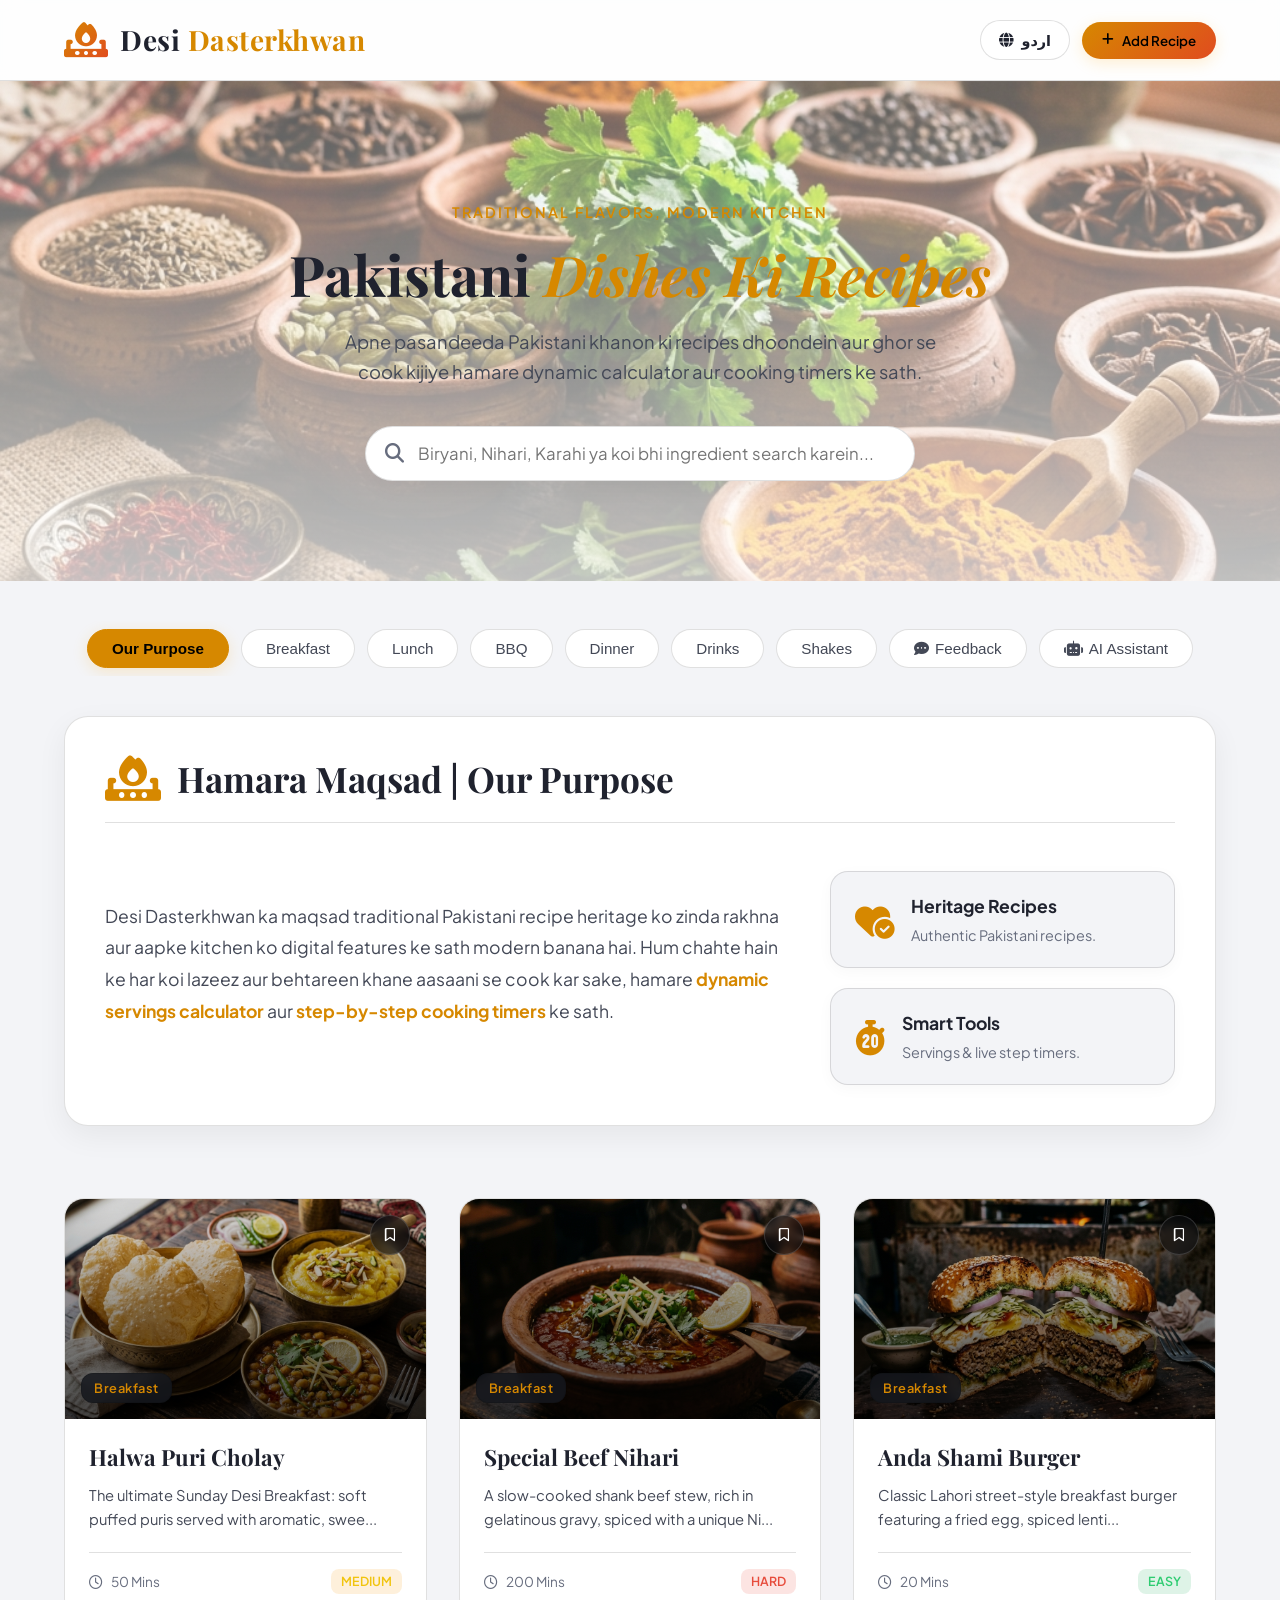
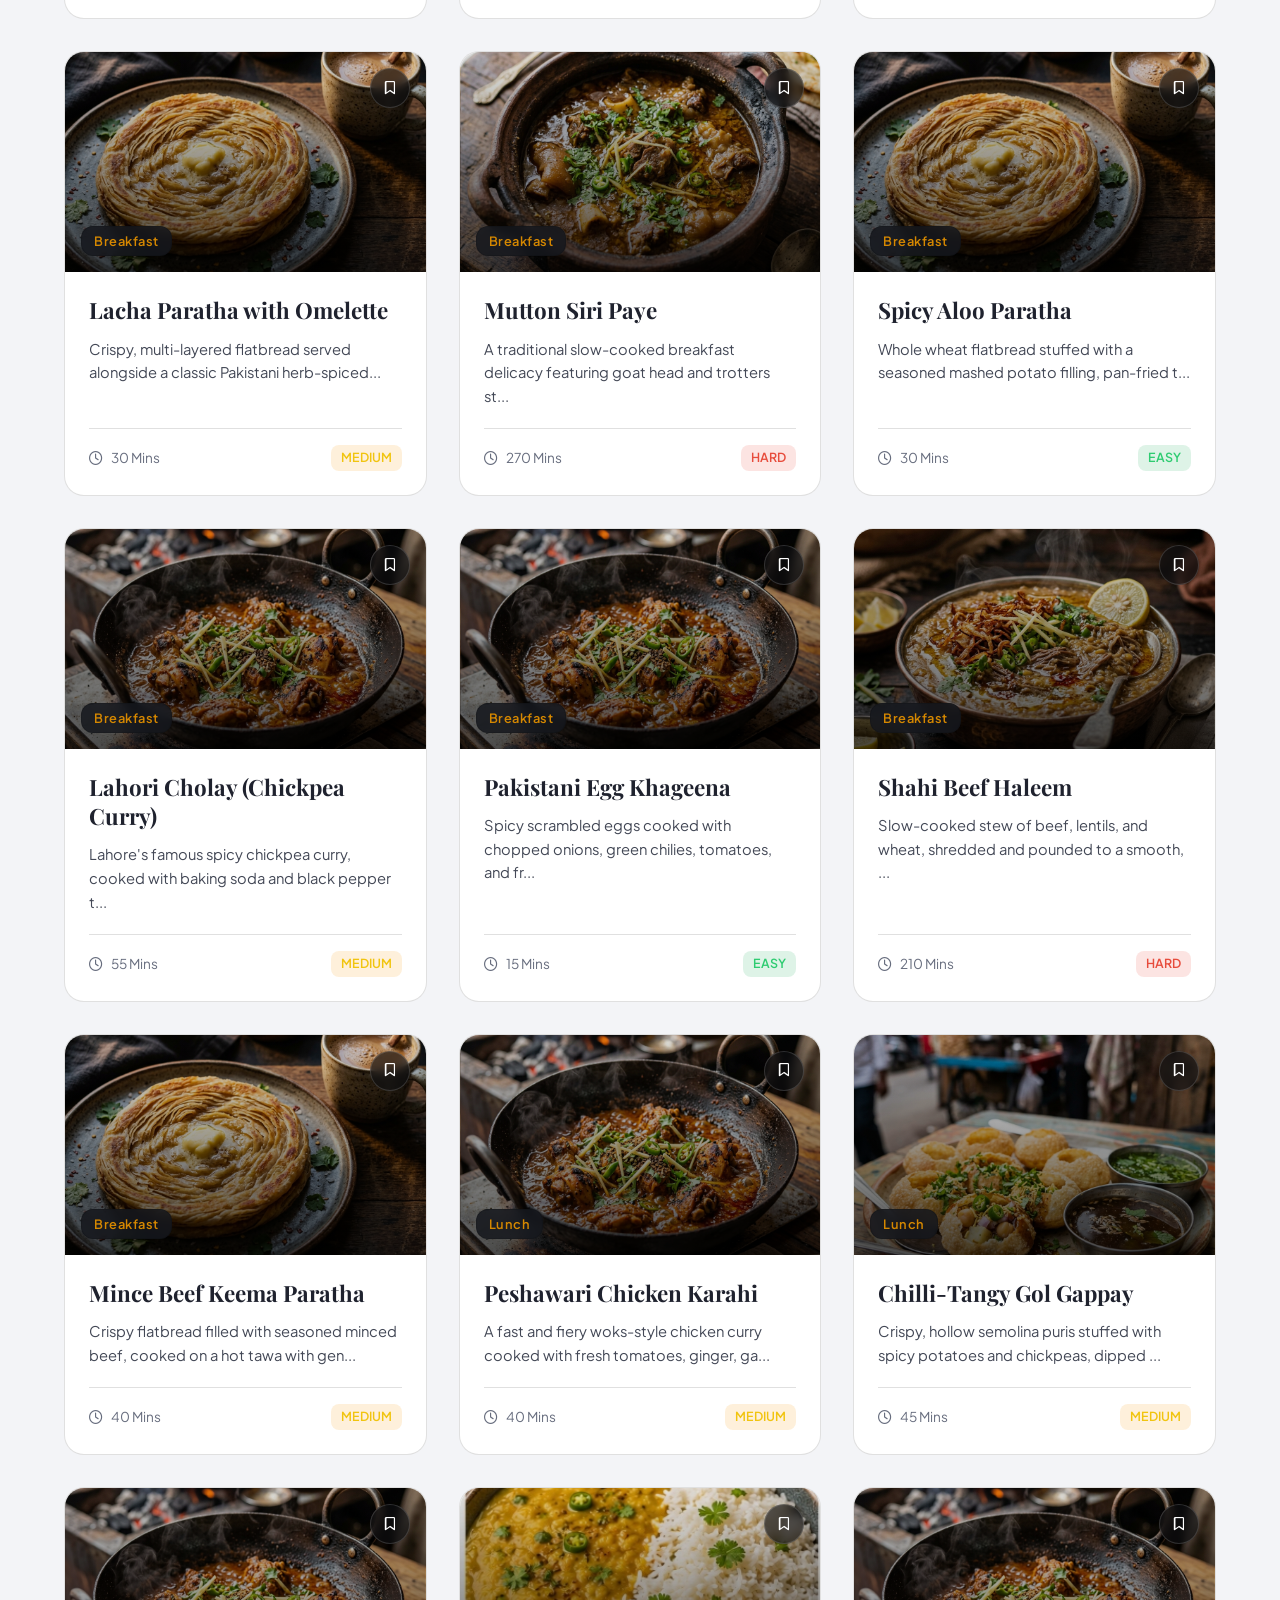
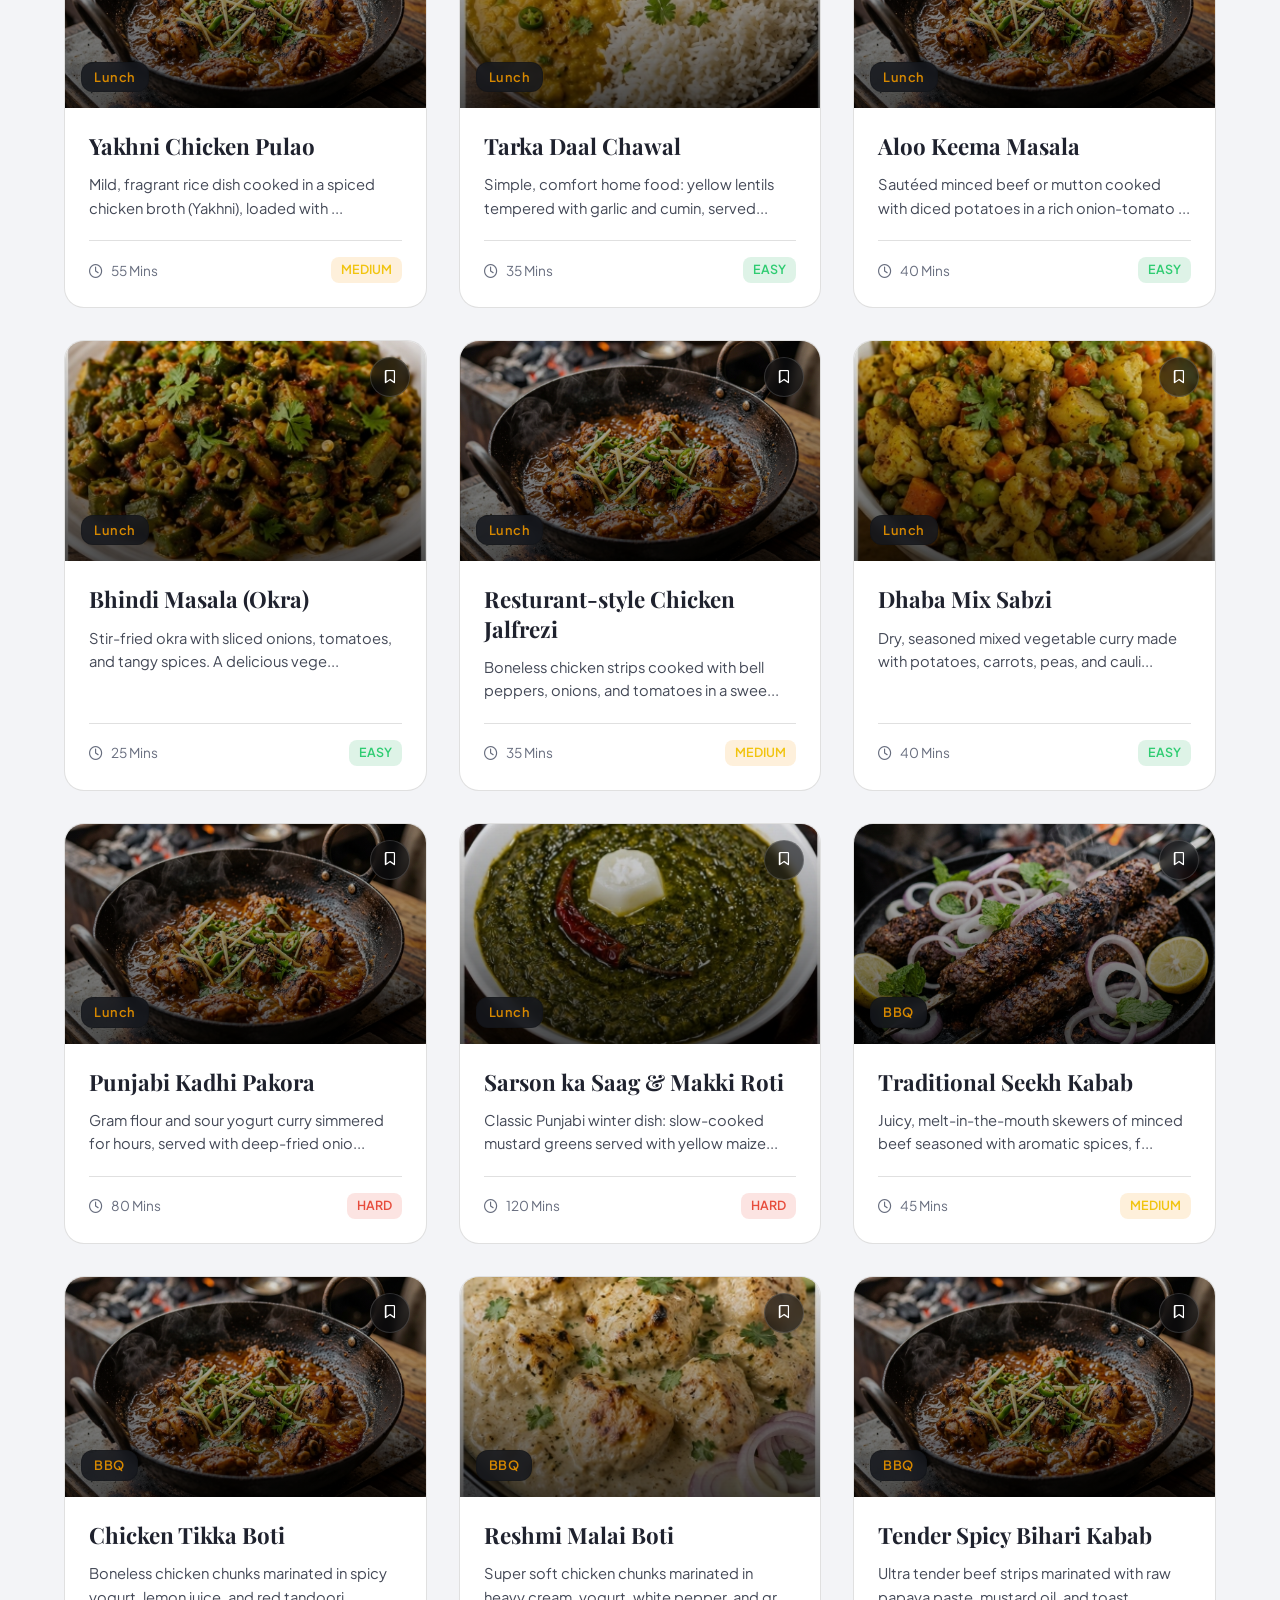
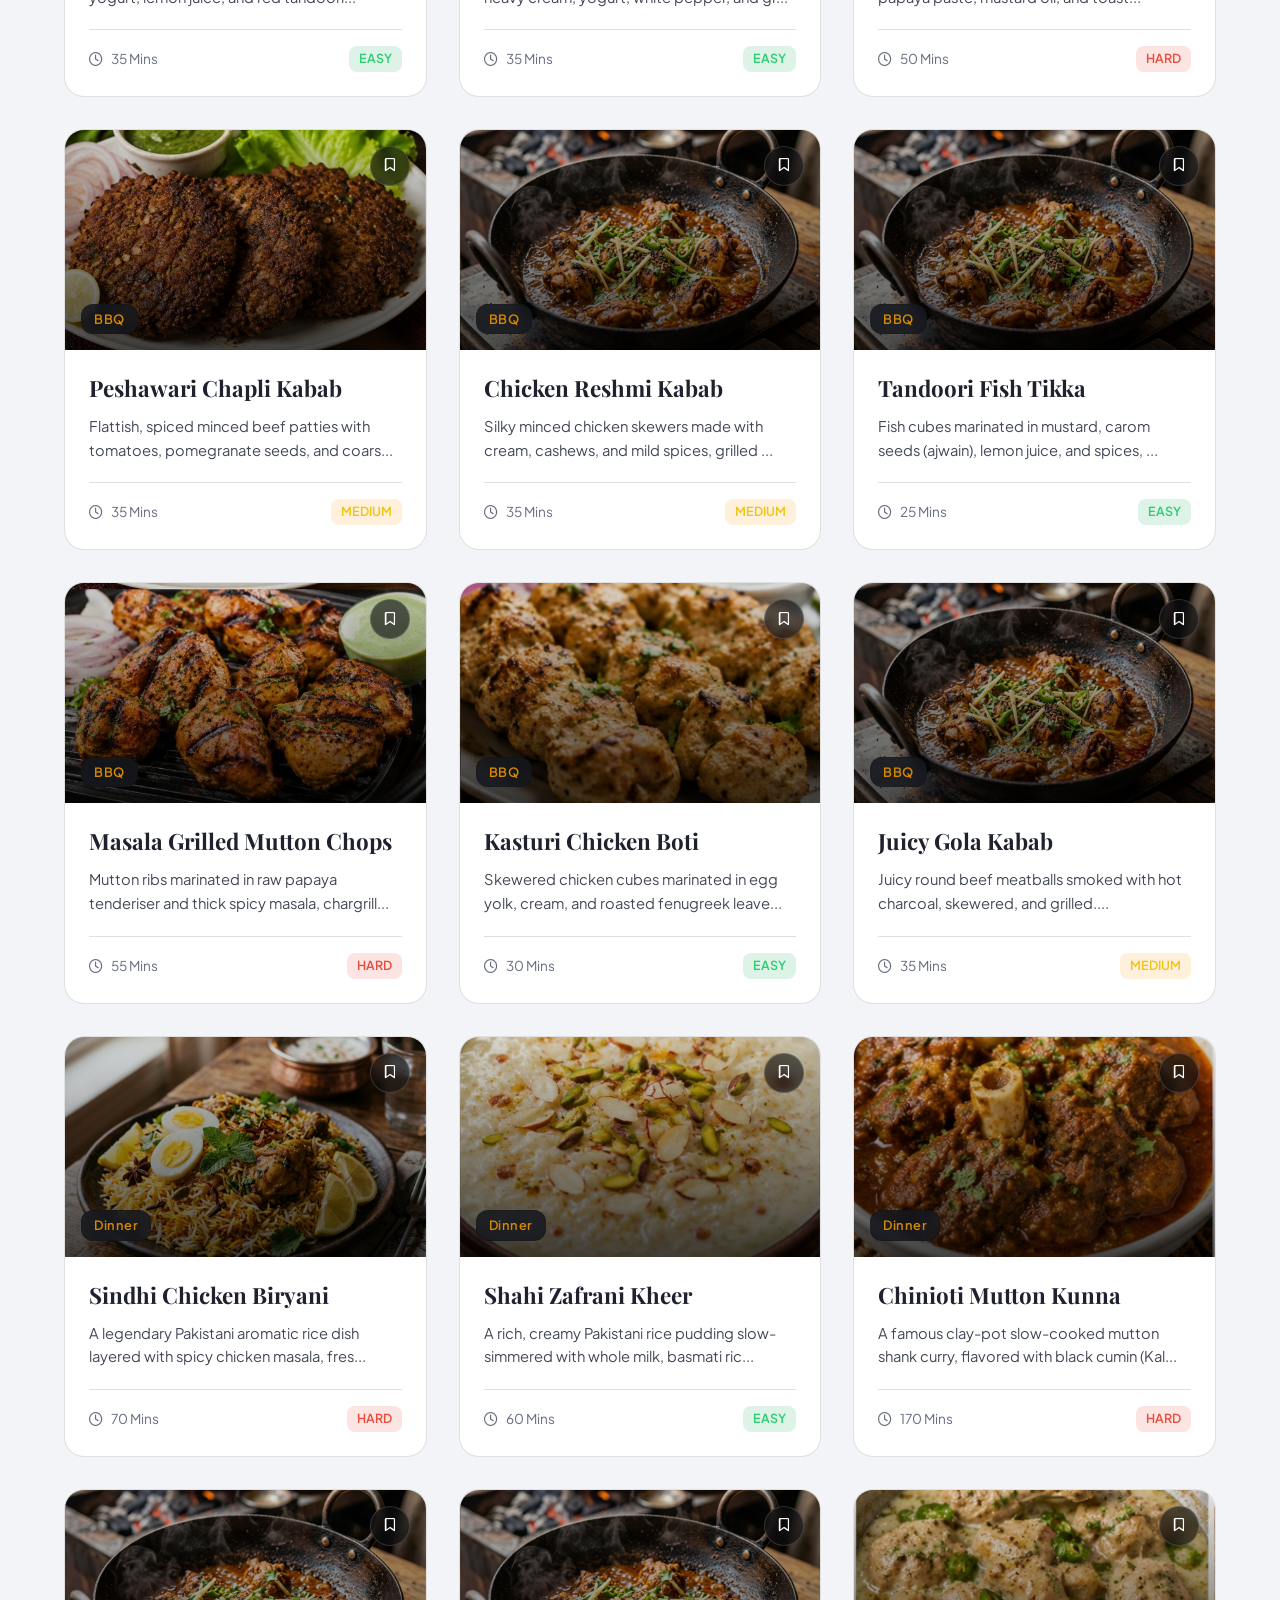
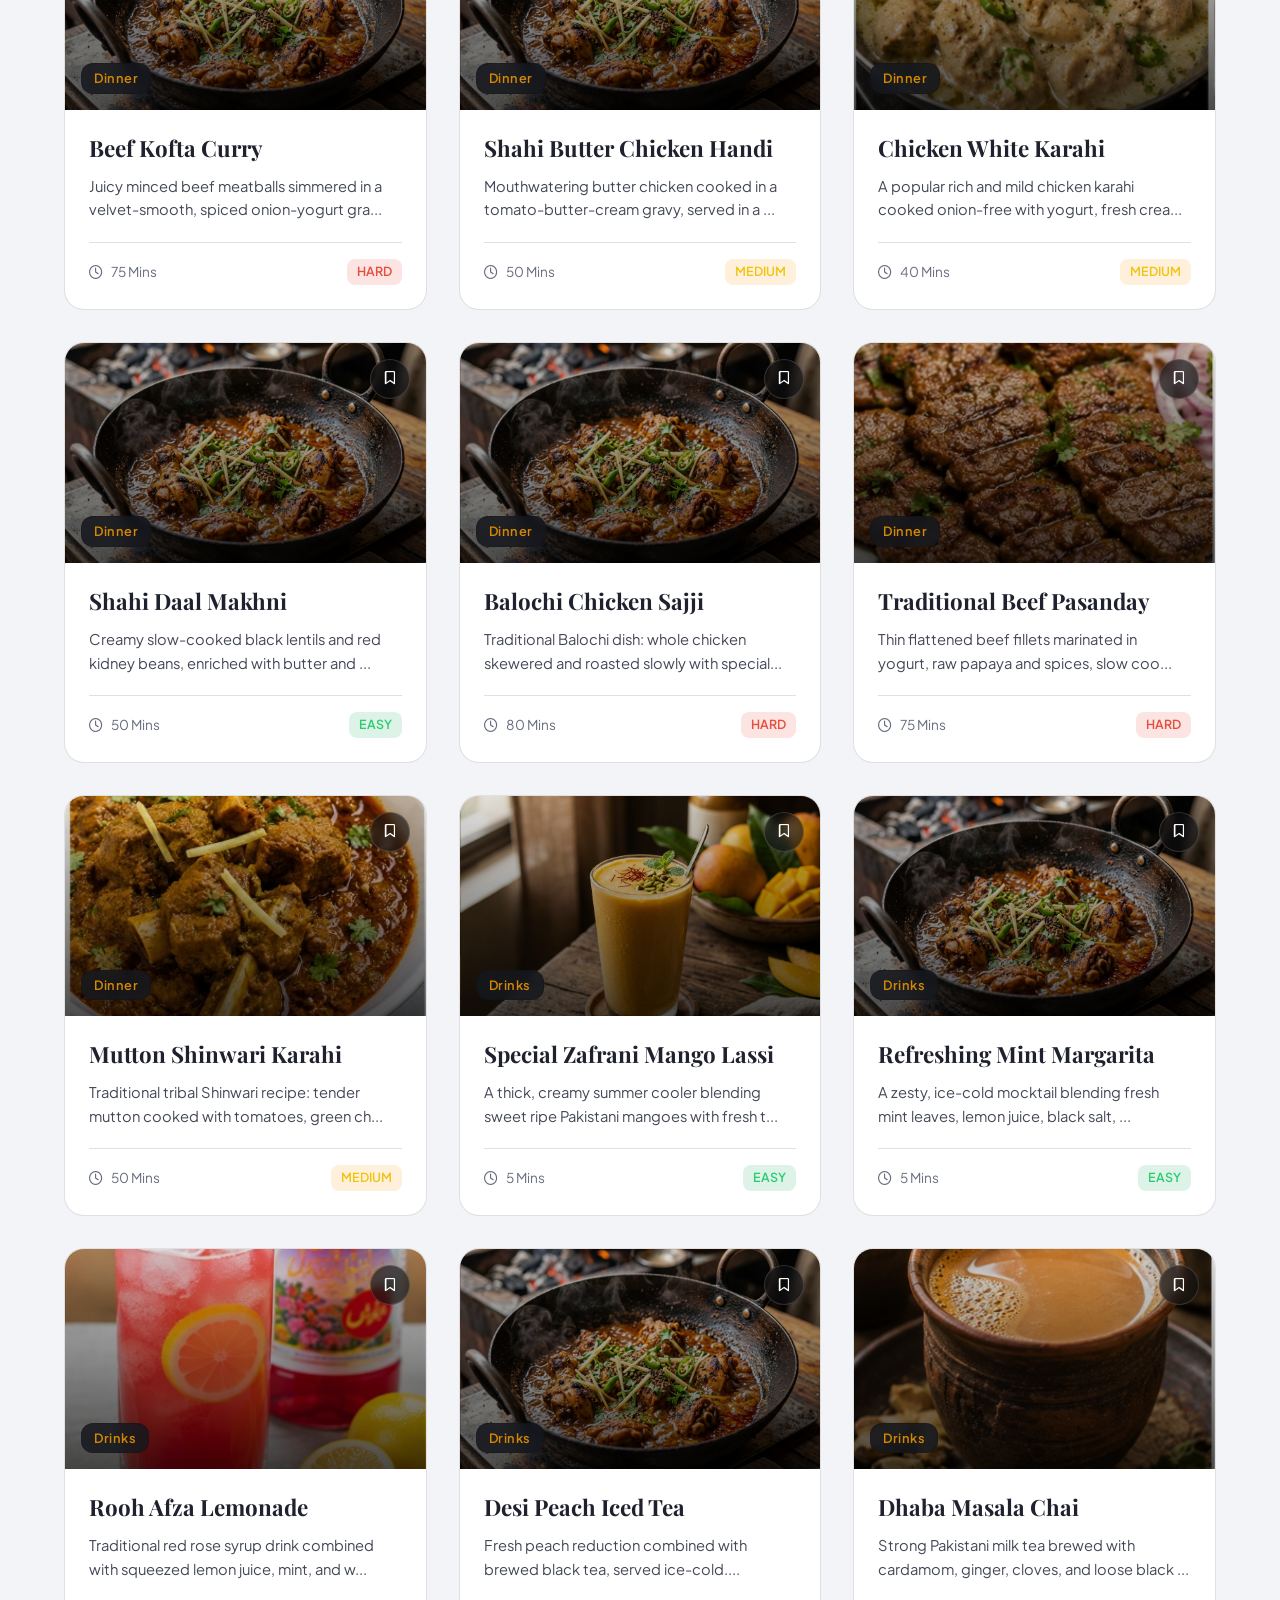
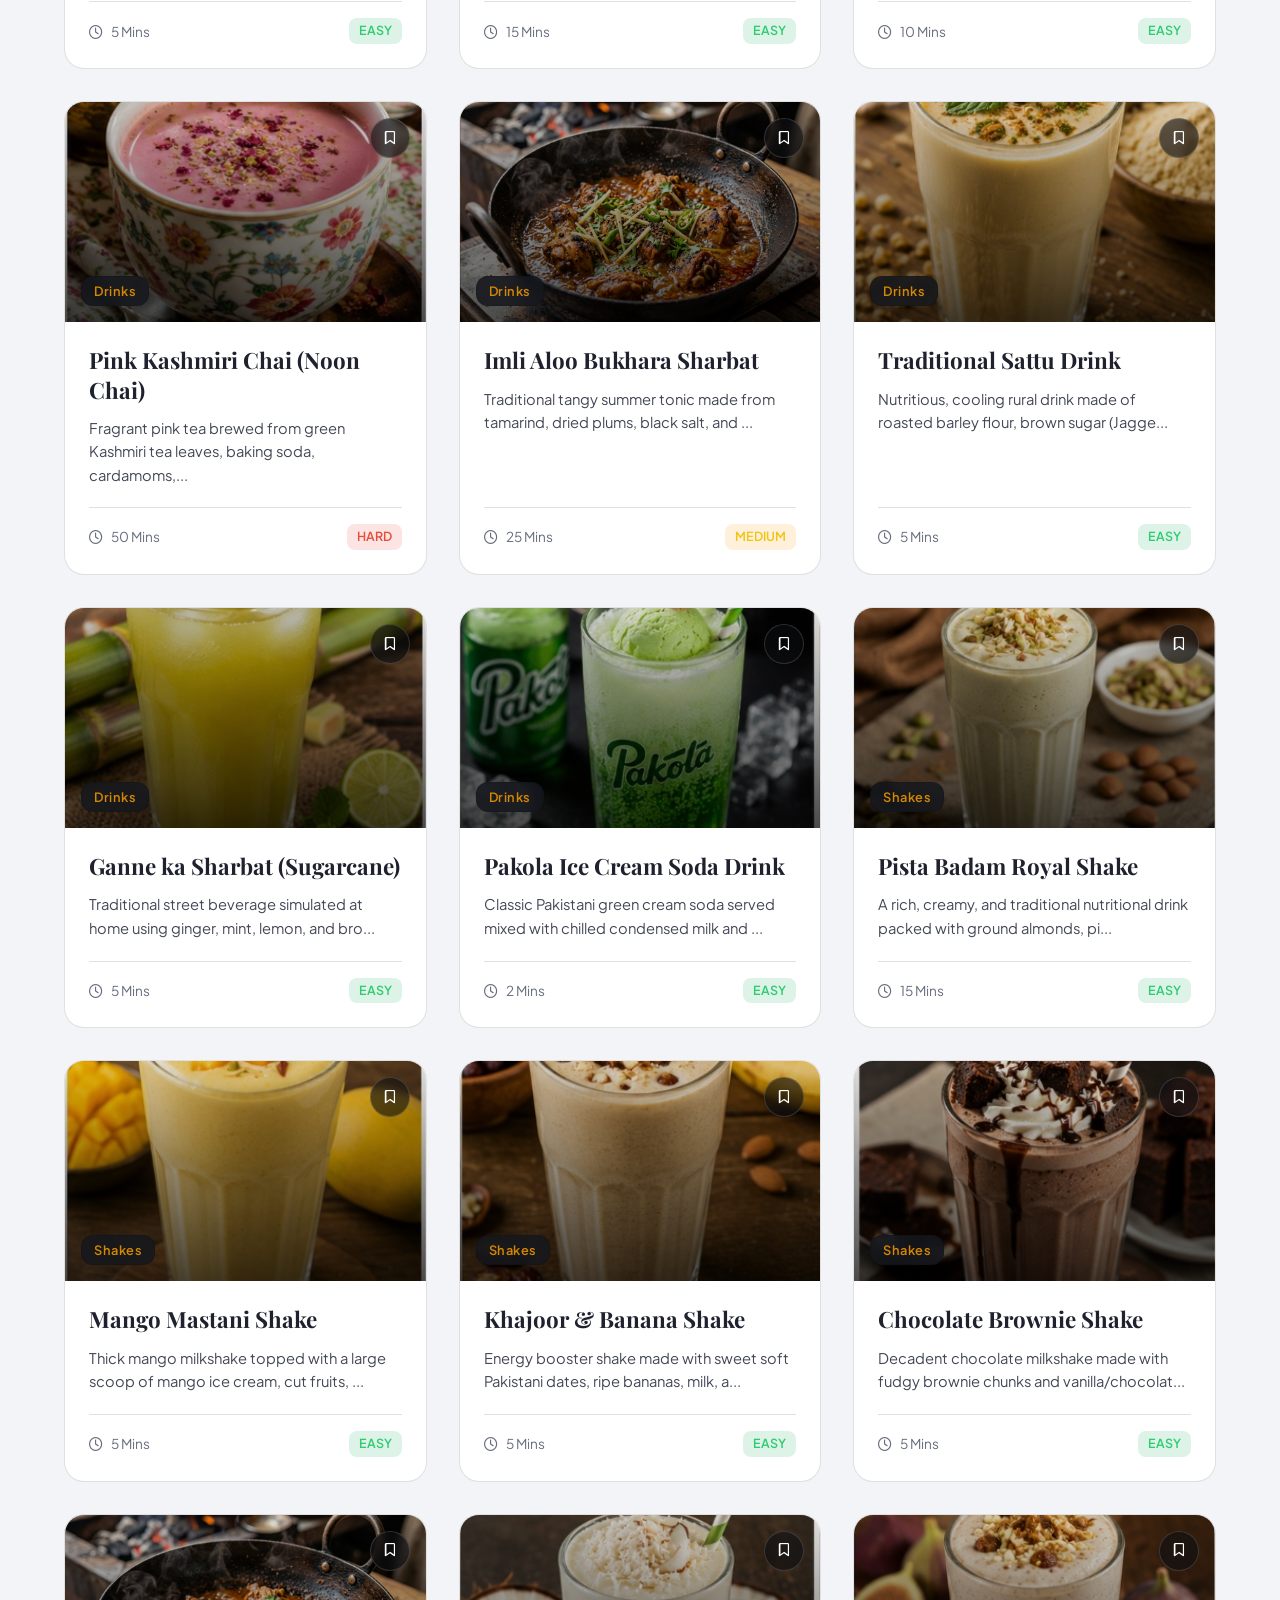
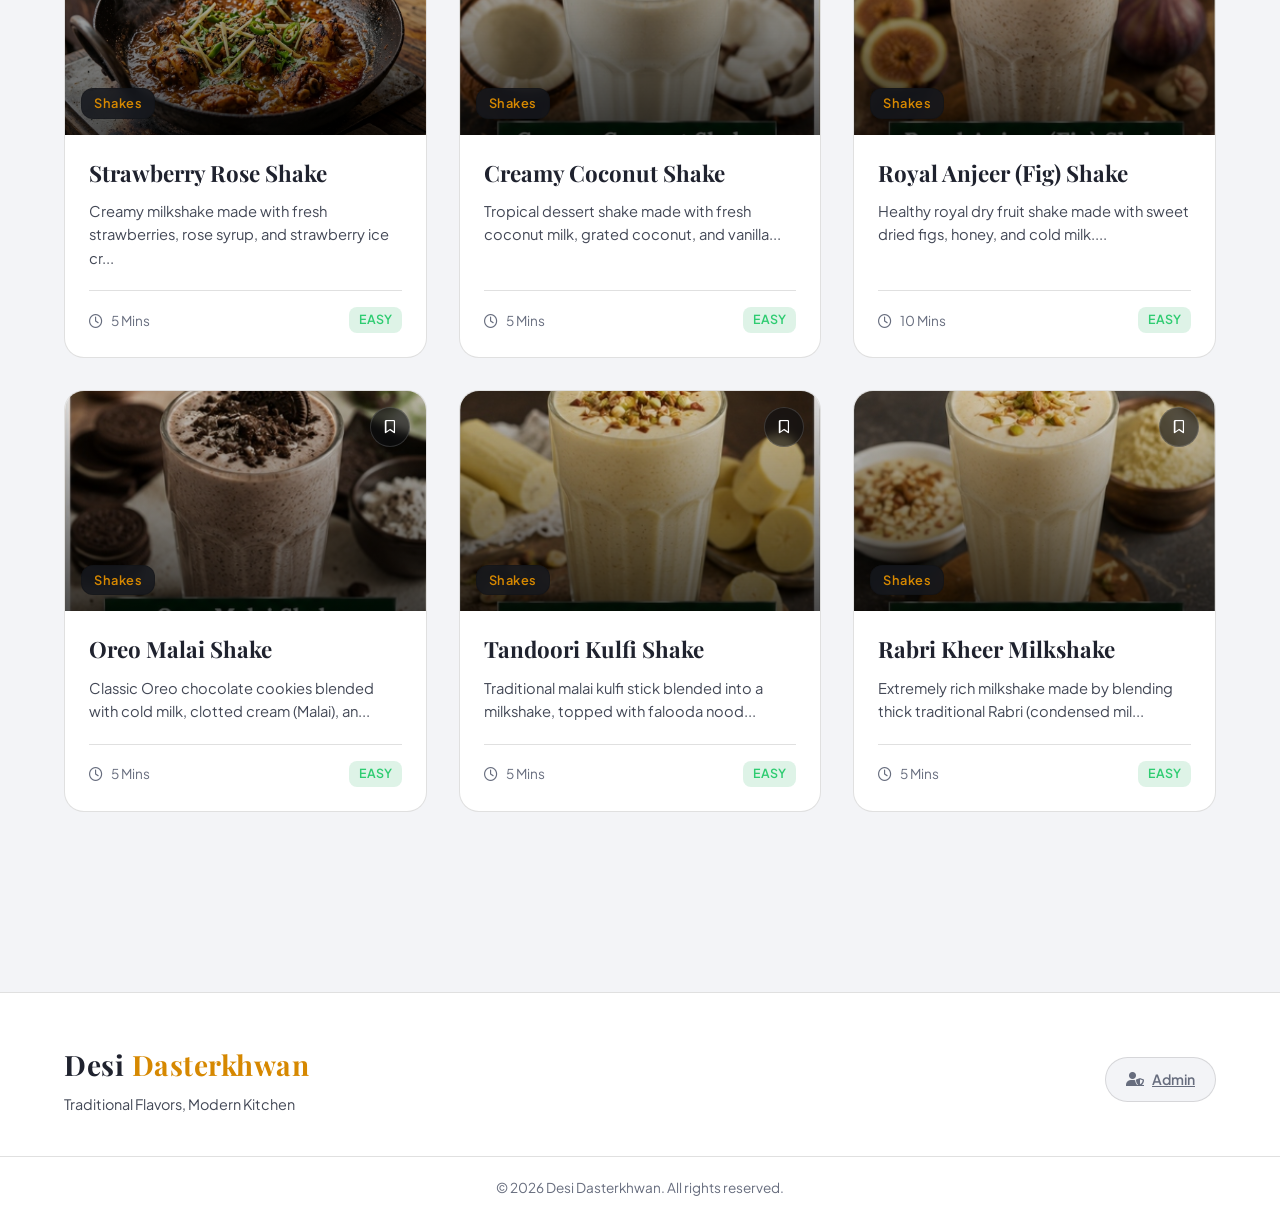
==== commit cc4900f6: "Add files via upload" ====
--- a/index.html
+++ b/index.html
@@ -274,6 +274,6 @@
     </div>
 
     <!-- Script File -->
-    <script src="app.js?v=1.5"></script>
+    <script src="app.js?v=1.6"></script>
 </body>
 </html>
